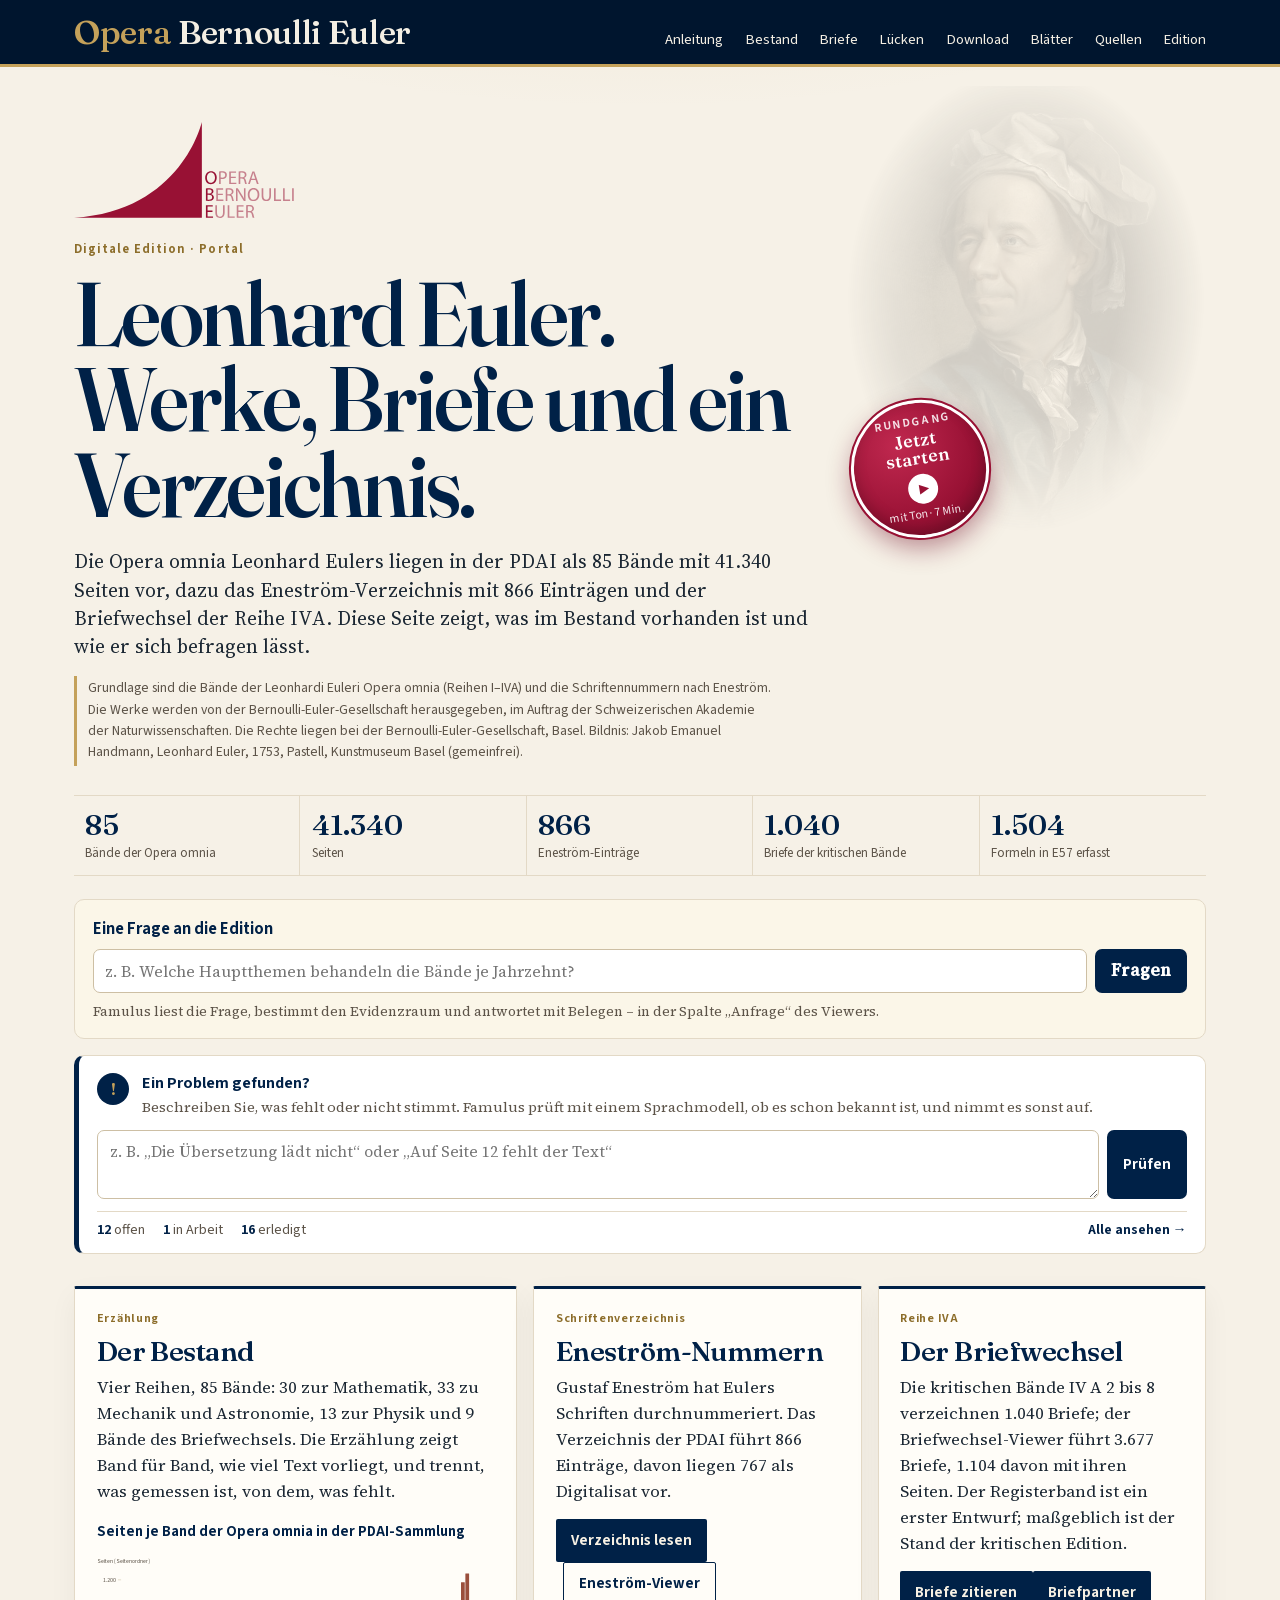
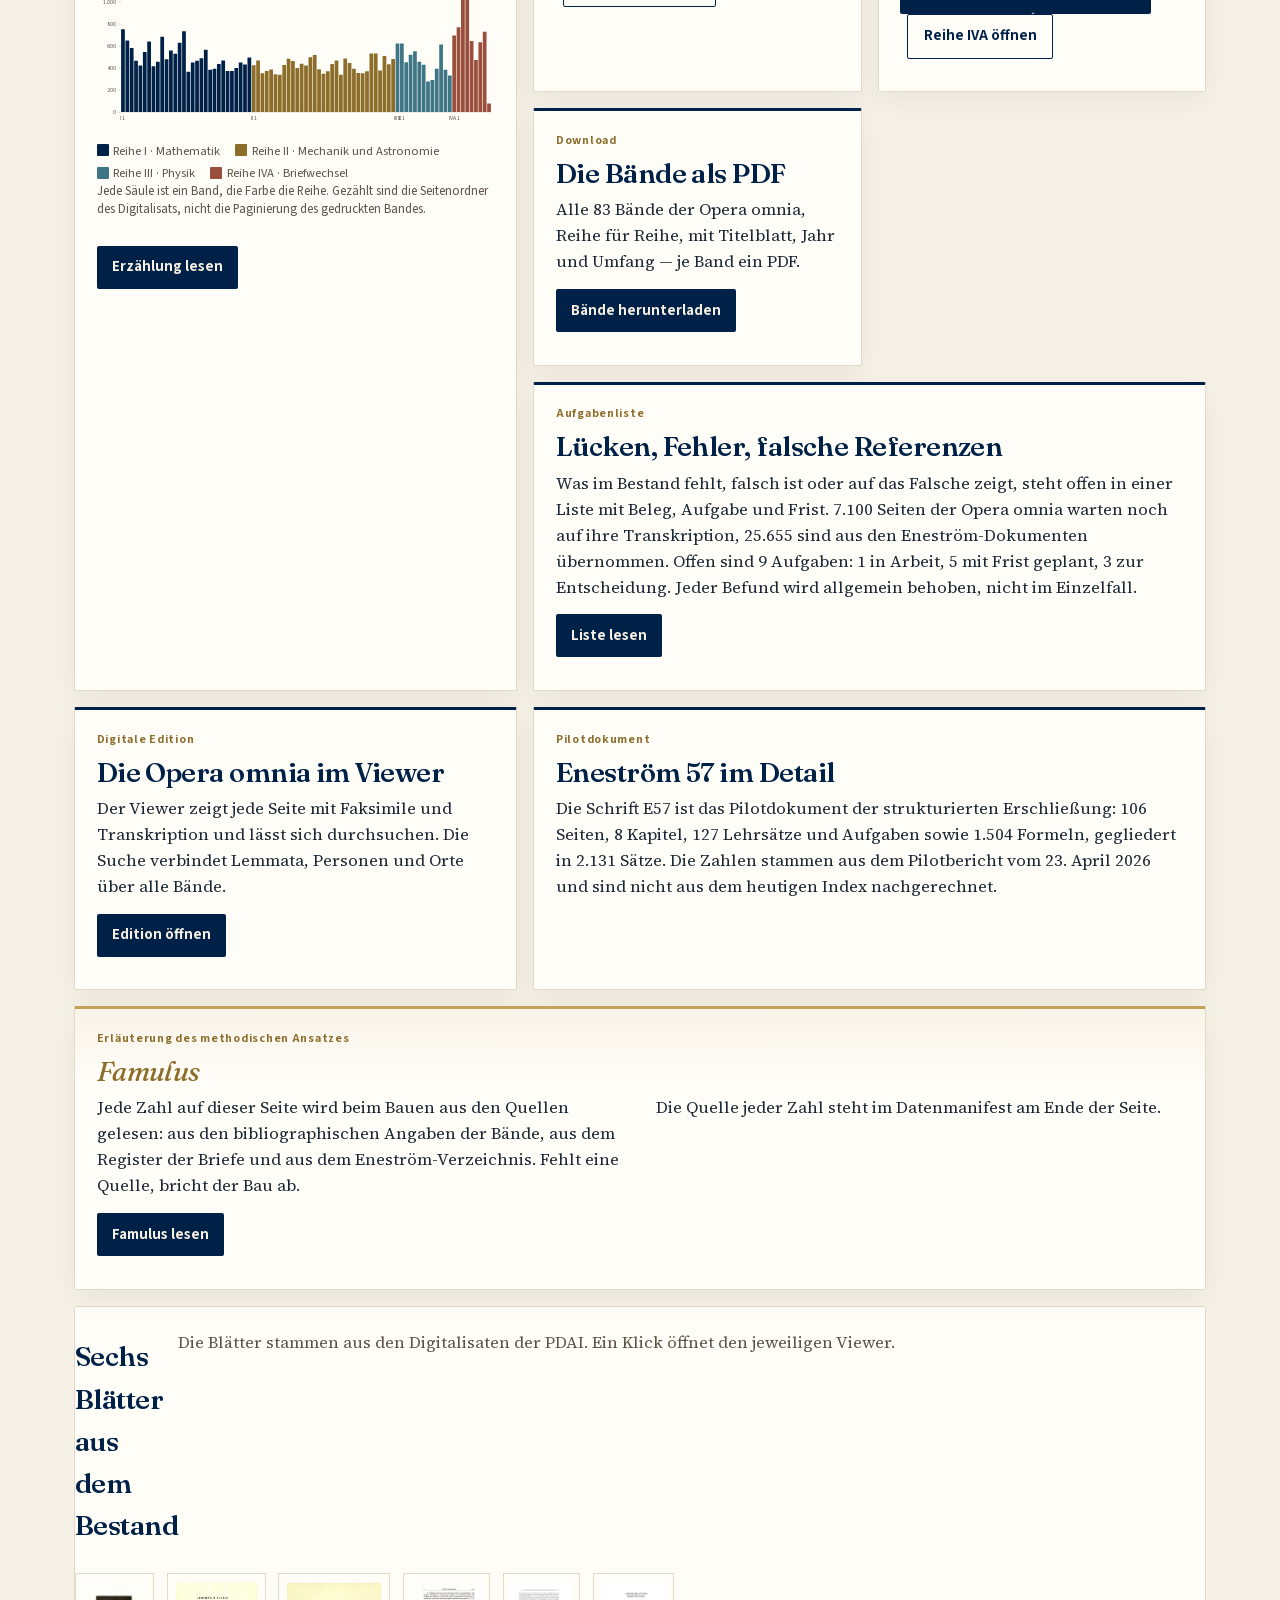
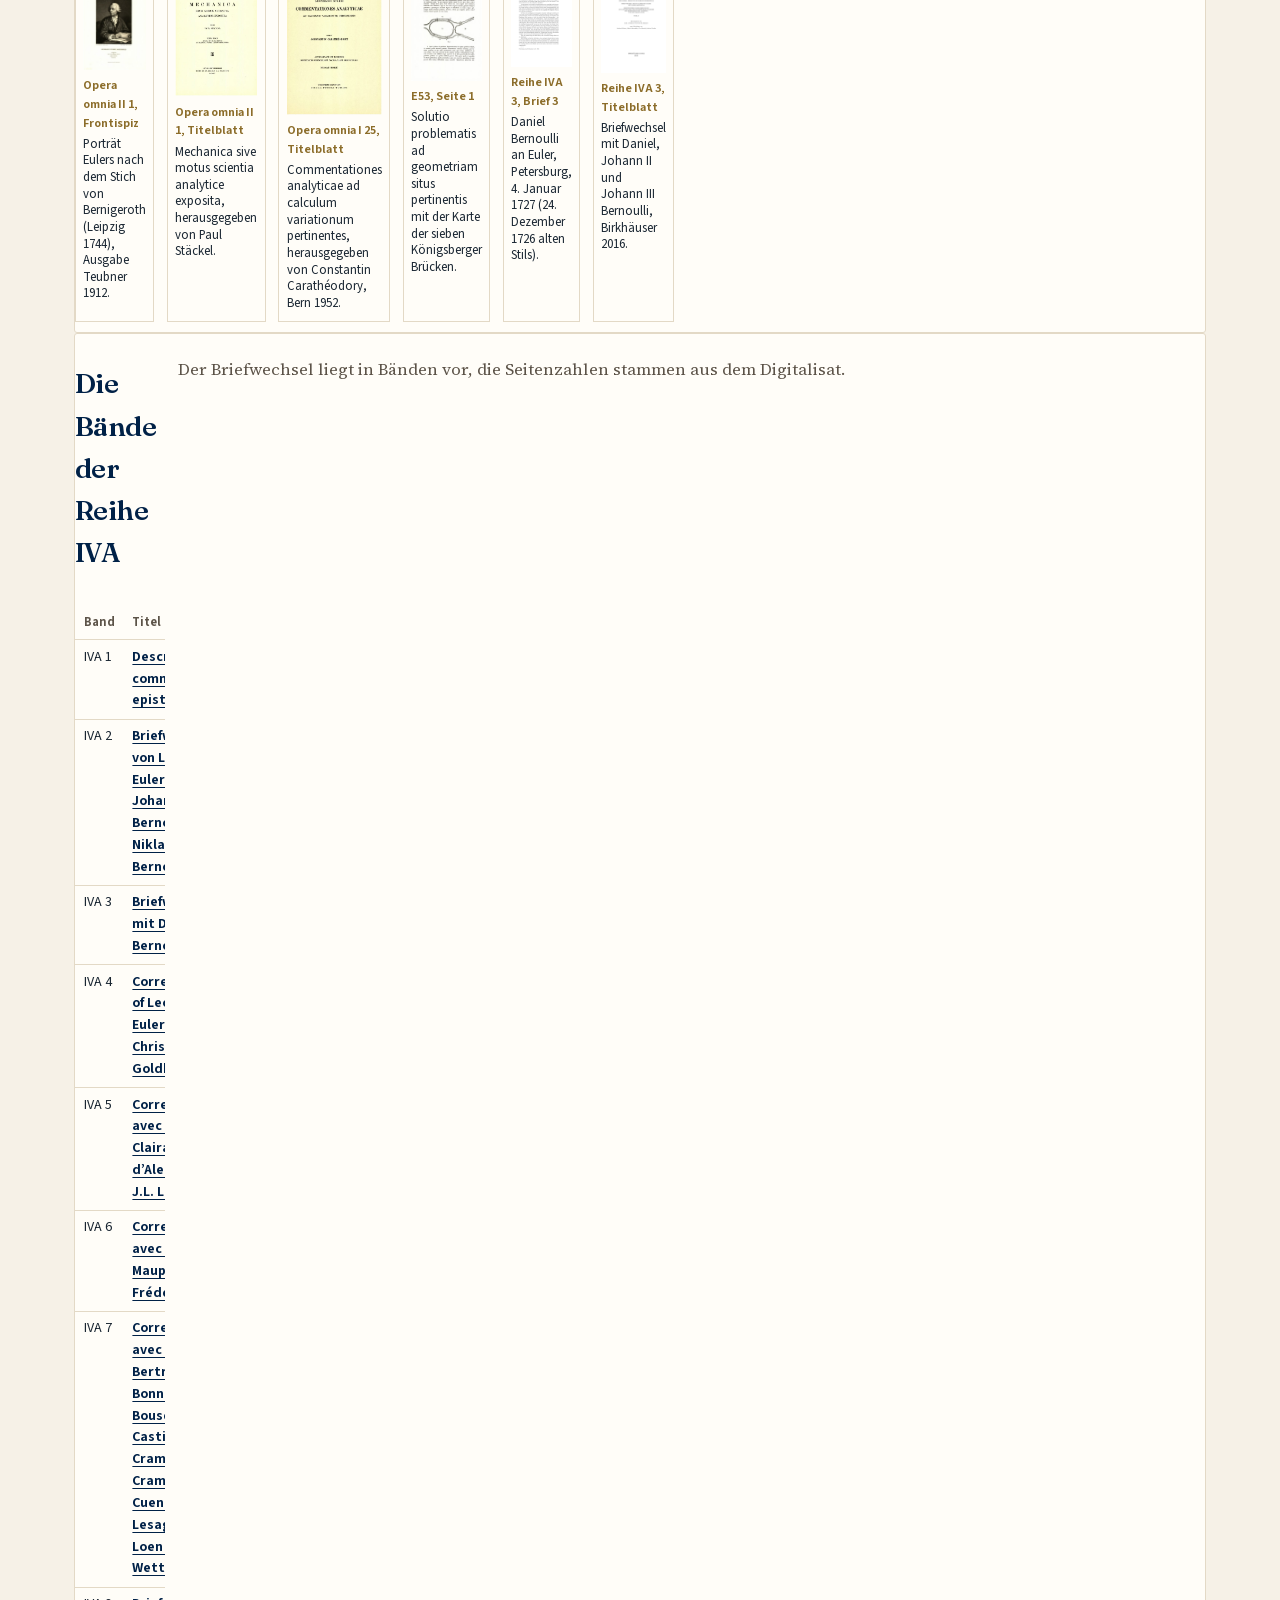
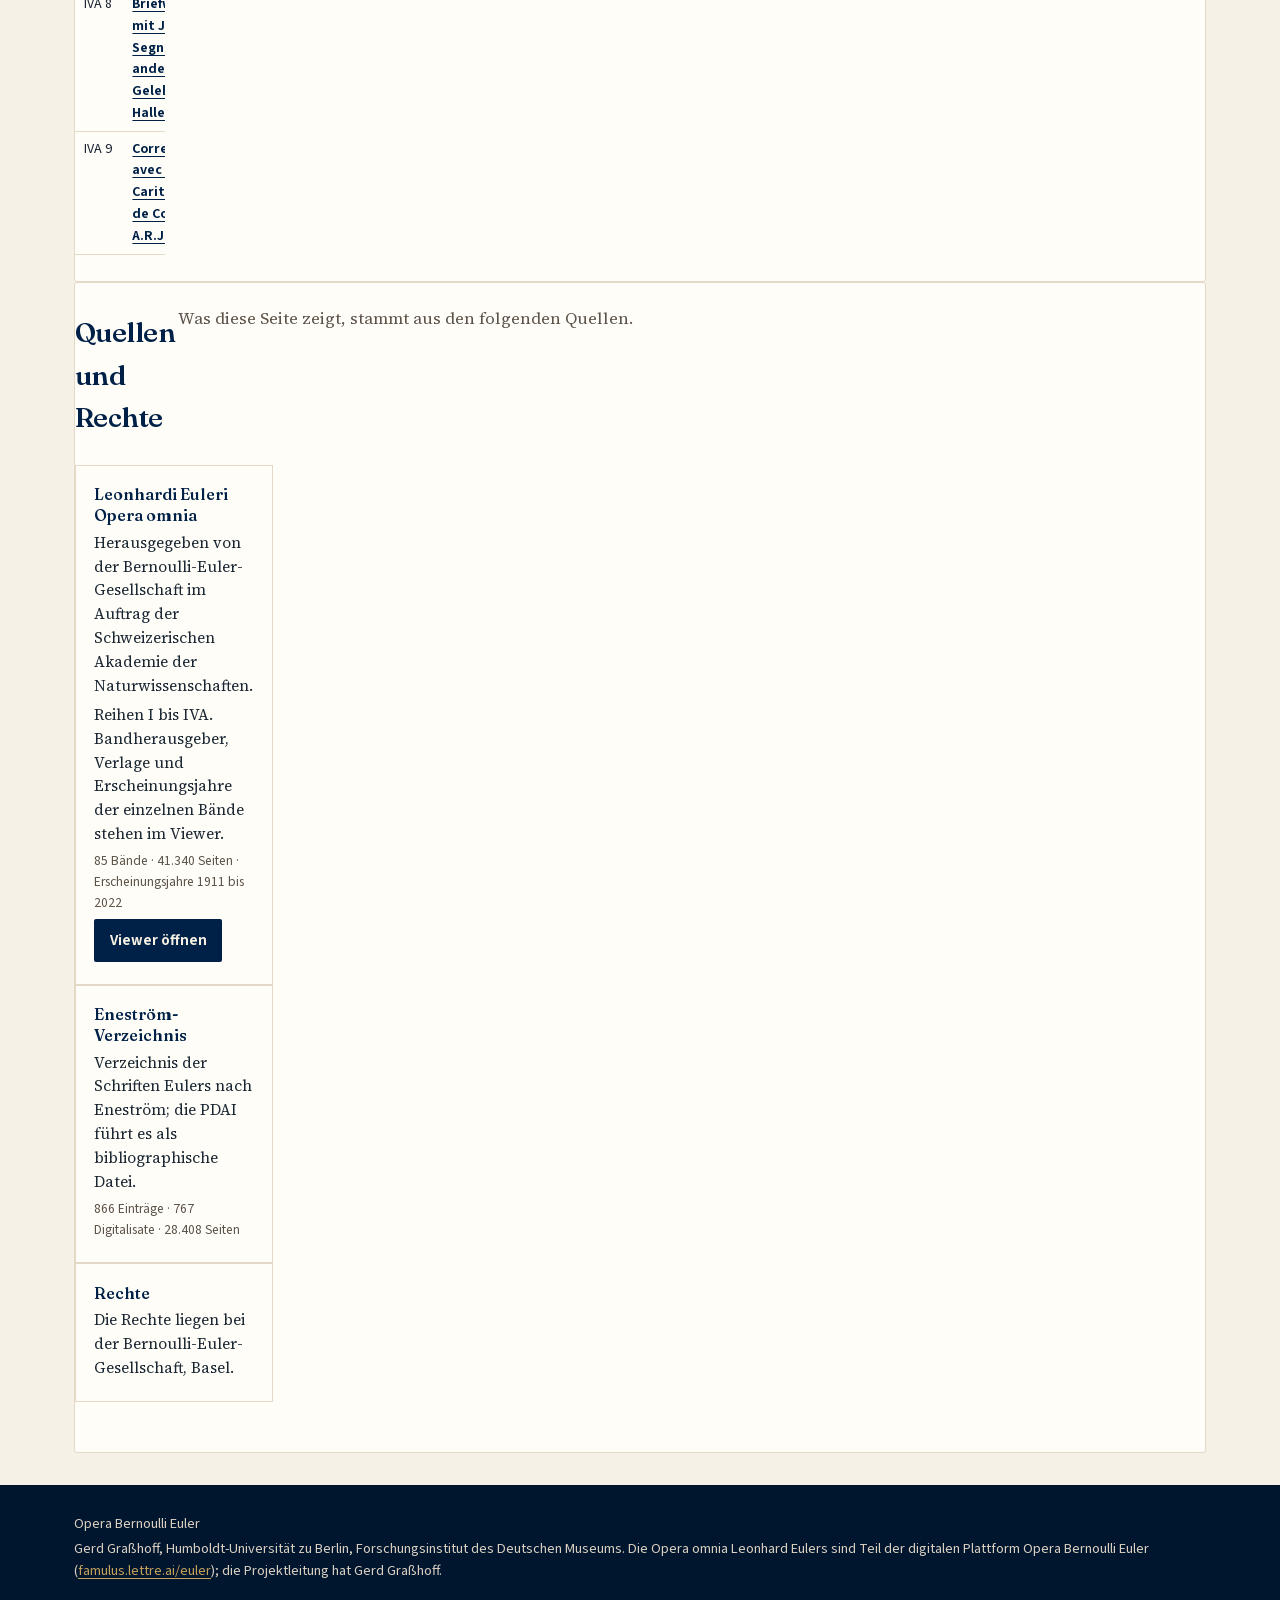
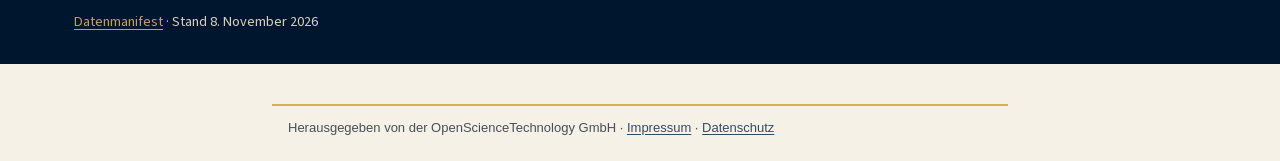
==== index.html @ 9cfe0b54 "Build euler" ====
<!DOCTYPE html>
<html lang="de">
<head>
  <meta charset="utf-8">
  <meta name="viewport" content="width=device-width, initial-scale=1">
  <title>Leonhard Euler — Werke, Briefwechsel und Schriftenverzeichnis</title>
  <meta name="description" content="Portal zu den digitalisierten Opera omnia Leonhard Eulers, zum Eneström-Verzeichnis und zum Briefwechsel der Reihe IVA in der PDAI.">
  <meta name="author" content="Gerd Graßhoff">
  <meta property="og:title" content="Leonhard Euler — Werke, Briefwechsel und Schriftenverzeichnis">
  <meta property="og:description" content="Portal zu den digitalisierten Opera omnia Leonhard Eulers, zum Eneström-Verzeichnis und zum Briefwechsel der Reihe IVA in der PDAI.">
  <meta property="og:type" content="website">
  <link rel="icon" href="favicon.svg" type="image/svg+xml">
  <link rel="stylesheet" href="assets/fonts.css?v=20261108104815">
  <link rel="stylesheet" href="assets/landing.css?v=20261108104815">
<!-- famulus:publisher:start -->
<meta name="referrer" content="no-referrer-when-downgrade">
<meta name="publisher" content="OpenScienceTechnology GmbH">
<meta name="DC.publisher" content="OpenScienceTechnology GmbH">
<script type="application/ld+json">{"@context": "https://schema.org", "@type": "WebPage", "url": "https://famulus.lettre.ai/euler/", "publisher": {"@type": "Organization", "name": "OpenScienceTechnology GmbH", "address": {"@type": "PostalAddress", "streetAddress": "Im Wiesengrund 15A", "addressLocality": "47198 Duisburg", "addressCountry": "Deutschland"}}}</script>
<!-- famulus:publisher:end -->
</head>
<body>
  <a class="skip" href="#inhalt">Zum Inhalt</a>
  <header class="mast">
    <div class="mast-inner">
      <p class="brand brand-lg"><a href="./"><span>Opera</span> Bernoulli Euler</a></p>
      <nav aria-label="Abschnitte">
        <a href="lesen/">Anleitung</a>
        <a href="bestand/">Bestand</a>
        <a href="briefe/">Briefe</a>
        <a href="luecken/">Lücken</a>
        <a href="download/">Download</a>
        <a href="#galerie">Blätter</a>
        <a href="#quellen">Quellen</a>
        <a href="https://famulus.lettre.ai/live/euler-opera/" target="_blank" rel="noopener">Edition</a>
      </nav>
    </div>
  </header>

  <main id="inhalt">
    <div class="wrap">
      <section class="hero hero-mit-bild">
        <figure class="hero-bild" aria-hidden="true"><img src="img/euler-handmann.jpg" alt=""></figure>
        <img class="hero-logo" src="img/obe-logo.svg" alt="Opera Bernoulli Euler">
        <a class="hero-sticker" href="lesen/" data-guide-start><span class="hs-k">Rundgang</span><span class="hs-t">Jetzt starten</span><span class="hs-play" aria-hidden="true">▶</span><span class="hs-s">mit Ton · 7 Min.</span></a>
        <p class="kicker">Digitale Edition · Portal</p>
        <h1>Leonhard Euler.<br>Werke, Briefe und ein Verzeichnis.</h1>
        <p class="lead">Die Opera omnia Leonhard Eulers liegen in der PDAI als 85 Bände mit 41.340 Seiten vor, dazu das Eneström-Verzeichnis mit 866 Einträgen und der Briefwechsel der Reihe IVA. Diese Seite zeigt, was im Bestand vorhanden ist und wie er sich befragen lässt.</p>
        <p class="credit">Grundlage sind die Bände der Leonhardi Euleri Opera omnia (Reihen I–IVA) und die Schriftennummern nach Eneström. Die Werke werden von der Bernoulli-Euler-Gesellschaft herausgegeben, im Auftrag der Schweizerischen Akademie der Naturwissenschaften. Die Rechte liegen bei der Bernoulli-Euler-Gesellschaft, Basel. Bildnis: Jakob Emanuel Handmann, Leonhard Euler, 1753, Pastell, Kunstmuseum Basel (gemeinfrei).</p>
        
        <div class="figures" style="--cols:5" aria-label="Der Bestand in Zahlen"><div><span class="v">85</span><span class="k">Bände der Opera omnia</span></div><div><span class="v">41.340</span><span class="k">Seiten</span></div><div><span class="v">866</span><span class="k">Eneström-Einträge</span></div><div><span class="v">1.040</span><span class="k">Briefe der kritischen Bände</span></div><div><span class="v">1.504</span><span class="k">Formeln in E57 erfasst</span></div></div>
        <form class="ask" action="https://famulus.lettre.ai/live/euler-opera/" method="get" target="_blank" rel="noopener" aria-label="Eine Frage an die Edition">
          <label for="ask-euler">Eine Frage an die Edition</label>
          <div class="ask-row"><input id="ask-euler" name="anfrage" type="text" required minlength="3" placeholder="z. B. Welche Hauptthemen behandeln die Bände je Jahrzehnt?" autocomplete="off">
          <input type="hidden" name="bedeutung" value="1"><button type="submit">Fragen</button></div>
          <p class="ask-hint">Famulus liest die Frage, bestimmt den Evidenzraum und antwortet mit Belegen – in der Spalte „Anfrage“ des Viewers.</p>
        </form>
        <section class="iss-card" data-issues-card data-collection="euler" data-kuerzel="EULER" data-issues-api="https://lettre.ngrok.dev/famulus-issues/api" data-snapshot="data/issues.json" data-nav="luecken/#issues" aria-labelledby="iss-t-euler">
          <div class="iss-kopf"><span class="iss-symbol" aria-hidden="true">!</span>
            <div><h2 id="iss-t-euler">Ein Problem gefunden?</h2><p>Beschreiben Sie, was fehlt oder nicht stimmt. Famulus prüft mit einem Sprachmodell, ob es schon bekannt ist, und nimmt es sonst auf.</p></div></div>
          <form class="iss-form" novalidate>
            <textarea name="text" rows="2" minlength="10" maxlength="2000" required placeholder="z. B. „Die Übersetzung lädt nicht“ oder „Auf Seite 12 fehlt der Text“" aria-label="Ein Problem gefunden?"></textarea>
            <input class="iss-hp" name="website" tabindex="-1" autocomplete="off" aria-hidden="true">
            <button type="submit">Prüfen</button>
          </form>
          <div class="iss-antwort" aria-live="polite"></div>
          <a class="iss-zahlen" href="luecken/#issues"><span><b>12</b> offen</span><span><b>1</b> in Arbeit</span><span><b>16</b> erledigt</span><span class="iss-alle">Alle ansehen →</span></a>
        </section>
      </section>

      <div class="gp gp-nur-vollbild" data-guide="tour" data-autostart="false" data-base="guide/" data-v="20261108104815" data-open="https://famulus.lettre.ai/euler/eulerOO/978-3-0348-0892-7?p=2" data-all="lesen/"></div>
      <section class="portals" aria-label="Einstiege">
<article class="portal lead-card" id="bestand">
<p class="mark">Erzählung</p>
<h2>Der Bestand</h2>
<p>Vier Reihen, 85 Bände: 30 zur Mathematik, 33 zu Mechanik und Astronomie, 13 zur Physik und 9 Bände des Briefwechsels. Die Erzählung zeigt Band für Band, wie viel Text vorliegt, und trennt, was gemessen ist, von dem, was fehlt.</p>
<div class="spark fig" data-chart="oo_volumes" style="min-height:0"></div>
<p class="go-row"><a class="go" href="bestand/">Erzählung lesen</a></p>
</article>
<article class="portal" id="enestroem">
<p class="mark">Schriftenverzeichnis</p>
<h2>Eneström-Nummern</h2>
<p>Gustaf Eneström hat Eulers Schriften durchnummeriert. Das Verzeichnis der PDAI führt 866 Einträge, davon liegen 767 als Digitalisat vor.</p>
<p class="go-row"><a class="go" href="bestand/#e2">Verzeichnis lesen</a><a class="go quiet" href="https://famulus.lettre.ai/live/viewer/" target="_blank" rel="noopener">Eneström-Viewer</a></p>
</article>
<article class="portal" id="briefe">
<p class="mark">Reihe IVA</p>
<h2>Der Briefwechsel</h2>
<p>Die kritischen Bände IV A 2 bis 8 verzeichnen 1.040 Briefe; der Briefwechsel-Viewer führt 3.677 Briefe, 1.104 davon mit ihren Seiten. Der Registerband ist ein erster Entwurf; maßgeblich ist der Stand der kritischen Edition.</p>
<p class="go-row"><a class="go" href="briefe/">Briefe zitieren</a><a class="go" href="bestand/#e3">Briefpartner</a><a class="go quiet" href="https://famulus.lettre.ai/live/euler-oo-iv/" target="_blank" rel="noopener">Reihe IVA öffnen</a></p>
</article>
<article class="portal" id="download">
<p class="mark">Download</p>
<h2>Die Bände als PDF</h2>
<p>Alle 83 Bände der Opera omnia, Reihe für Reihe, mit Titelblatt, Jahr und Umfang — je Band ein PDF.</p>
<p class="go-row"><a class="go" href="download/">Bände herunterladen</a></p>
</article>
<article class="portal wide" id="luecken">
<p class="mark">Aufgabenliste</p>
<h2>Lücken, Fehler, falsche Referenzen</h2>
<p>Was im Bestand fehlt, falsch ist oder auf das Falsche zeigt, steht offen in einer Liste mit Beleg, Aufgabe und Frist. 7.100 Seiten der Opera omnia warten noch auf ihre Transkription, 25.655 sind aus den Eneström-Dokumenten übernommen. Offen sind 9 Aufgaben: 1 in Arbeit, 5 mit Frist geplant, 3 zur Entscheidung. Jeder Befund wird allgemein behoben, nicht im Einzelfall.</p>
<p class="go-row"><a class="go" href="luecken/">Liste lesen</a></p>
</article>
<article class="portal" id="edition">
<p class="mark">Digitale Edition</p>
<h2>Die Opera omnia im Viewer</h2>
<p>Der Viewer zeigt jede Seite mit Faksimile und Transkription und lässt sich durchsuchen. Die Suche verbindet Lemmata, Personen und Orte über alle Bände.</p>
<p class="go-row"><a class="go" href="https://famulus.lettre.ai/live/euler-opera/" target="_blank" rel="noopener">Edition öffnen</a></p>
</article>
<article class="portal wide" id="e57">
<p class="mark">Pilotdokument</p>
<h2>Eneström 57 im Detail</h2>
<p>Die Schrift E57 ist das Pilotdokument der strukturierten Erschließung: 106 Seiten, 8 Kapitel, 127 Lehrsätze und Aufgaben sowie 1.504 Formeln, gegliedert in 2.131 Sätze. Die Zahlen stammen aus dem Pilotbericht vom 23. April 2026 und sind nicht aus dem heutigen Index nachgerechnet.</p>
</article>
<article class="portal method" id="ansatz">
<p class="mark">Erläuterung des methodischen Ansatzes</p>
<h2><span>Famulus</span></h2>
<div class="method-cols"><p>Jede Zahl auf dieser Seite wird beim Bauen aus den Quellen gelesen: aus den bibliographischen Angaben der Bände, aus dem Register der Briefe und aus dem Eneström-Verzeichnis. Fehlt eine Quelle, bricht der Bau ab.</p><p>Die Quelle jeder Zahl steht im Datenmanifest am Ende der Seite.</p></div>
<p class="go-row"><a class="go" href="https://famulus.lettre.ai/live/famulus/" target="_blank" rel="noopener">Famulus lesen</a></p>
</article>
      </section>

      <section class="band" aria-labelledby="galerie">
        <h2 id="galerie">Sechs Blätter aus dem Bestand</h2>
        <p class="section-lead">Die Blätter stammen aus den Digitalisaten der PDAI. Ein Klick öffnet den jeweiligen Viewer.</p>
        <div class="facsimiles"><a class="facsimile" href="https://famulus.lettre.ai/live/euler-opera/" target="_blank" rel="noopener"><img src="img/portrait-1744.jpg" alt="" loading="lazy"><span class="d">Opera omnia II 1, Frontispiz</span><span class="c">Porträt Eulers nach dem Stich von Bernigeroth (Leipzig 1744), Ausgabe Teubner 1912.</span></a><a class="facsimile" href="https://famulus.lettre.ai/live/euler-opera/" target="_blank" rel="noopener"><img src="img/mechanica-titel.jpg" alt="" loading="lazy"><span class="d">Opera omnia II 1, Titelblatt</span><span class="c">Mechanica sive motus scientia analytice exposita, herausgegeben von Paul Stäckel.</span></a><a class="facsimile" href="https://famulus.lettre.ai/live/euler-opera/" target="_blank" rel="noopener"><img src="img/variationen-titel.jpg" alt="" loading="lazy"><span class="d">Opera omnia I 25, Titelblatt</span><span class="c">Commentationes analyticae ad calculum variationum pertinentes, herausgegeben von Constantin Carathéodory, Bern 1952.</span></a><a class="facsimile" href="https://famulus.lettre.ai/live/viewer/" target="_blank" rel="noopener"><img src="img/koenigsberg-e53.jpg" alt="" loading="lazy"><span class="d">E53, Seite 1</span><span class="c">Solutio problematis ad geometriam situs pertinentis mit der Karte der sieben Königsberger Brücken.</span></a><a class="facsimile" href="https://famulus.lettre.ai/live/euler-oo-iv/" target="_blank" rel="noopener"><img src="img/bernoulli-1727.jpg" alt="" loading="lazy"><span class="d">Reihe IVA 3, Brief 3</span><span class="c">Daniel Bernoulli an Euler, Petersburg, 4. Januar 1727 (24. Dezember 1726 alten Stils).</span></a><a class="facsimile" href="https://famulus.lettre.ai/live/euler-oo-iv/" target="_blank" rel="noopener"><img src="img/iva3-titel.jpg" alt="" loading="lazy"><span class="d">Reihe IVA 3, Titelblatt</span><span class="c">Briefwechsel mit Daniel, Johann II und Johann III Bernoulli, Birkhäuser 2016.</span></a></div>
      </section>
      <section class="band " id="baende"><h2>Die Bände der Reihe IVA</h2><p class=section-lead>Der Briefwechsel liegt in Bänden vor, die Seitenzahlen stammen aus dem Digitalisat.</p><div class="band-body"><div class="table-scroll"><table class="doc-table"><thead><tr><th>Band</th><th>Titel</th><th>Jahr</th><th class="n">Seiten</th></tr></thead><tbody><tr><td>IVA 1</td><td><a href="https://famulus.lettre.ai/live/euler-oo-iv/eulerOO-IVA/978-3-7643-0717-2?p=1" target="_blank" rel="noopener">Descriptio commercii epistolici</a></td><td>1975</td><td class="n">694</td></tr><tr><td>IVA 2</td><td><a href="https://famulus.lettre.ai/live/euler-oo-iv/eulerOO-IVA/978-3-7643-5271-4?p=1" target="_blank" rel="noopener">Briefwechsel von Leonhard Euler mit Johann I Bernoulli und Niklaus I Bernoulli</a></td><td>1998</td><td class="n">768</td></tr><tr><td>IVA 3</td><td><a href="https://famulus.lettre.ai/live/euler-oo-iv/eulerOO-IVA/978-3-319-33989-4?p=1" target="_blank" rel="noopener">Briefwechsel mit Daniel Bernoulli</a></td><td>2016</td><td class="n">1.176</td></tr><tr><td>IVA 4</td><td><a href="https://famulus.lettre.ai/live/euler-oo-iv/eulerOO-IVA/978-3-0348-0892-7?p=1" target="_blank" rel="noopener">Correspondence of Leonhard Euler with Christian Goldbach</a></td><td>2016</td><td class="n">1.256</td></tr><tr><td>IVA 5</td><td><a href="https://famulus.lettre.ai/live/euler-oo-iv/eulerOO-IVA/978-3-7643-0868-1?p=1" target="_blank" rel="noopener">Correspondance avec A.C. Clairaut, J. d’Alembert et J.L. Lagrange</a></td><td>1980</td><td class="n">643</td></tr><tr><td>IVA 6</td><td><a href="https://famulus.lettre.ai/live/euler-oo-iv/eulerOO-IVA/978-3-7643-1184-3?p=1" target="_blank" rel="noopener">Correspondance avec P.L.M. de Maupertuis et Frédéric II</a></td><td>1986</td><td class="n">472</td></tr><tr><td>IVA 7</td><td><a href="https://famulus.lettre.ai/live/euler-oo-iv/eulerOO-IVA/978-3-7643-8743-3?p=1" target="_blank" rel="noopener">Correspondance avec L. Bertrand, Ch. Bonnet, M.M. Bousquet, J. de Castillon, G. Cramer, Ph. Cramer, G. Cuenz, G.L. Lesage, J.M. von Loen et J.K. Wettstein</a></td><td>2017</td><td class="n">633</td></tr><tr><td>IVA 8</td><td><a href="https://famulus.lettre.ai/live/euler-oo-iv/eulerOO-IVA/978-3-319-75942?p=1" target="_blank" rel="noopener">Briefwechsel mit J.A. von Segner und anderen Gelehrten aus Halle</a></td><td>2018</td><td class="n">727</td></tr><tr><td>IVA 9</td><td><a href="https://famulus.lettre.ai/live/euler-oo-iv/eulerOO-IVA/EOIVA9?p=1" target="_blank" rel="noopener">Correspondance avec M.J.A.N. Caritat, Marquis de Condorcet et A.R.J. Turgot</a></td><td>2020</td><td class="n">78</td></tr></tbody></table></div></div></section>
      <section class="band" id="quellen" aria-labelledby="quellen-t">
        <h2 id="quellen-t">Quellen und Rechte</h2>
        <p class="section-lead">Was diese Seite zeigt, stammt aus den folgenden Quellen.</p>
        <div class="sources">
          <div><div class="source-item"><h3>Leonhardi Euleri Opera omnia</h3><p>Herausgegeben von der Bernoulli-Euler-Gesellschaft im Auftrag der Schweizerischen Akademie der Naturwissenschaften.</p><p>Reihen I bis IVA. Bandherausgeber, Verlage und Erscheinungsjahre der einzelnen Bände stehen im Viewer.</p><p class="meta">85 Bände · 41.340 Seiten · Erscheinungsjahre 1911 bis 2022</p><p><a class="go" href="https://famulus.lettre.ai/live/euler-opera/" target="_blank" rel="noopener">Viewer öffnen</a></p></div><div class="source-item"><h3>Eneström-Verzeichnis</h3><p>Verzeichnis der Schriften Eulers nach Eneström; die PDAI führt es als bibliographische Datei.</p><p class="meta">866 Einträge · 767 Digitalisate · 28.408 Seiten</p></div><div class="source-item"><h3>Rechte</h3><p>Die Rechte liegen bei der Bernoulli-Euler-Gesellschaft, Basel.</p></div></div>
          
        </div>
      </section>
    </div>
  </main>

  <footer>
    <div class="wrap">
      <div><p>Opera Bernoulli Euler</p><p>Gerd Graßhoff, Humboldt-Universität zu Berlin, Forschungsinstitut des Deutschen Museums. Die Opera omnia Leonhard Eulers sind Teil der digitalen Plattform Opera Bernoulli Euler (<a href="https://famulus.lettre.ai/euler/">famulus.lettre.ai/euler</a>); die Projektleitung hat Gerd Graßhoff.</p></div>
      <div><p><a href="data/manifest.json">Datenmanifest</a> · Stand 8. November 2026</p></div>
    </div>
    <div class="wrap"></div>
  </footer>

  <script src="assets/vendor/d3.v7.min.js?v=20261108104815"></script>
  <script src="data/bundle.js?v=20261108104815"></script>
  <script src="assets/js/charts.js?v=20261108104815"></script>
  <script src="assets/js/guide.js?v=20261108104815"></script>
  <script src="assets/js/guide-player.js?v=20261108104815"></script>
  <script src="assets/js/issues.js?v=20261108104815"></script>
  <script src="assets/js/scrolly.js?v=20261108104815"></script>
<!-- famulus:publisher:start -->
<p class="famulus-publisher" style="max-width:46rem;margin:2.5rem auto 1.5rem;padding:.7rem 16px 0;border-top:2px solid #c8a22a;font:13px/1.5 -apple-system,BlinkMacSystemFont,sans-serif;opacity:.8">Herausgegeben von der OpenScienceTechnology GmbH · <a href="/impressum/">Impressum</a> · <a href="/datenschutz/">Datenschutz</a></p>
<script>(function(){try{var C="https://lettre.ngrok.dev/famulus-counter/api/hit",L=C.replace(/hit$/,'leave'),q=new URLSearchParams(location.search),v=Math.random().toString(36).slice(2,12),u=location.pathname;function S(a,b){navigator.sendBeacon?navigator.sendBeacon(a,b):fetch(a,{method:'POST',body:b,keepalive:true,mode:'no-cors'})}S(C,JSON.stringify({u:u,r:document.referrer,m:"",v:v,c:q.get('c')||q.get('utm_campaign')||''}));var a=0,t=document.visibilityState=='visible'?Date.now():0,s=0,x='',g='',k='';function sc(){var h=document.documentElement;s=Math.max(s,Math.min(100,Math.round((scrollY+innerHeight)/Math.max(h.scrollHeight,1)*100)))}addEventListener('scroll',sc,{passive:true});addEventListener('load',sc);sc();document.addEventListener('click',function(e){var l=e.target.closest&&e.target.closest('a[href]');if(l&&/^https?:$/.test(l.protocol)){var i=l.host==location.host;x=i?'in':'out';g=i?l.pathname+l.hash:l.host;k=(l.getAttribute('aria-label')||l.textContent||'').replace(/\s+/g,' ').trim().slice(0,80);B()}},true);function B(){S(L,JSON.stringify({u:u,v:v,d:Math.round((a+(t?Date.now()-t:0))/1000),s:s,x:x,t:g,k:k}))}function F(){if(t){a+=Date.now()-t;t=0}B()}document.addEventListener('visibilitychange',function(){document.visibilityState=='hidden'?F():t=Date.now()});addEventListener('pagehide',function(){if(t)F()})}catch(e){}})();</script>
<noscript><img src="https://lettre.ngrok.dev/famulus-counter/api/hit.gif?u=/euler/&amp;m=" width="1" height="1" alt=""></noscript>
<!-- famulus:publisher:end -->
</body>
</html>
---- assets/fonts.css ----
/* Self-hosted web fonts (Fraunces, Source Sans 3, Source Serif 4; SIL Open Font License),
   subsets latin, latin-ext, greek: no request to Google from the landing pages. */
/* latin-ext */
@font-face {
  font-family: 'Fraunces';
  font-style: italic;
  font-weight: 460;
  font-display: swap;
  src: url(../fonts/Fraunces-ea6119fa7f.woff2) format('woff2');
  unicode-range: U+0100-02BA, U+02BD-02C5, U+02C7-02CC, U+02CE-02D7, U+02DD-02FF, U+0304, U+0308, U+0329, U+1D00-1DBF, U+1E00-1E9F, U+1EF2-1EFF, U+2020, U+20A0-20AB, U+20AD-20C4, U+2113, U+2C60-2C7F, U+A720-A7FF;
}
/* latin */
@font-face {
  font-family: 'Fraunces';
  font-style: italic;
  font-weight: 460;
  font-display: swap;
  src: url(../fonts/Fraunces-acb6475b6d.woff2) format('woff2');
  unicode-range: U+0000-00FF, U+0131, U+0152-0153, U+02BB-02BC, U+02C6, U+02DA, U+02DC, U+0304, U+0308, U+0329, U+2000-206F, U+20AC, U+2122, U+2191, U+2193, U+2212, U+2215, U+FEFF, U+FFFD;
}
/* latin-ext */
@font-face {
  font-family: 'Fraunces';
  font-style: normal;
  font-weight: 460;
  font-display: swap;
  src: url(../fonts/Fraunces-ed6f8e8580.woff2) format('woff2');
  unicode-range: U+0100-02BA, U+02BD-02C5, U+02C7-02CC, U+02CE-02D7, U+02DD-02FF, U+0304, U+0308, U+0329, U+1D00-1DBF, U+1E00-1E9F, U+1EF2-1EFF, U+2020, U+20A0-20AB, U+20AD-20C4, U+2113, U+2C60-2C7F, U+A720-A7FF;
}
/* latin */
@font-face {
  font-family: 'Fraunces';
  font-style: normal;
  font-weight: 460;
  font-display: swap;
  src: url(../fonts/Fraunces-9e5095030b.woff2) format('woff2');
  unicode-range: U+0000-00FF, U+0131, U+0152-0153, U+02BB-02BC, U+02C6, U+02DA, U+02DC, U+0304, U+0308, U+0329, U+2000-206F, U+20AC, U+2122, U+2191, U+2193, U+2212, U+2215, U+FEFF, U+FFFD;
}
/* latin-ext */
@font-face {
  font-family: 'Fraunces';
  font-style: normal;
  font-weight: 560;
  font-display: swap;
  src: url(../fonts/Fraunces-ed6f8e8580.woff2) format('woff2');
  unicode-range: U+0100-02BA, U+02BD-02C5, U+02C7-02CC, U+02CE-02D7, U+02DD-02FF, U+0304, U+0308, U+0329, U+1D00-1DBF, U+1E00-1E9F, U+1EF2-1EFF, U+2020, U+20A0-20AB, U+20AD-20C4, U+2113, U+2C60-2C7F, U+A720-A7FF;
}
/* latin */
@font-face {
  font-family: 'Fraunces';
  font-style: normal;
  font-weight: 560;
  font-display: swap;
  src: url(../fonts/Fraunces-9e5095030b.woff2) format('woff2');
  unicode-range: U+0000-00FF, U+0131, U+0152-0153, U+02BB-02BC, U+02C6, U+02DA, U+02DC, U+0304, U+0308, U+0329, U+2000-206F, U+20AC, U+2122, U+2191, U+2193, U+2212, U+2215, U+FEFF, U+FFFD;
}
/* greek */
@font-face {
  font-family: 'Source Sans 3';
  font-style: italic;
  font-weight: 400;
  font-display: swap;
  src: url(../fonts/SourceSans3-353a1b1a14.woff2) format('woff2');
  unicode-range: U+0370-0377, U+037A-037F, U+0384-038A, U+038C, U+038E-03A1, U+03A3-03FF;
}
/* latin-ext */
@font-face {
  font-family: 'Source Sans 3';
  font-style: italic;
  font-weight: 400;
  font-display: swap;
  src: url(../fonts/SourceSans3-d600567f49.woff2) format('woff2');
  unicode-range: U+0100-02BA, U+02BD-02C5, U+02C7-02CC, U+02CE-02D7, U+02DD-02FF, U+0304, U+0308, U+0329, U+1D00-1DBF, U+1E00-1E9F, U+1EF2-1EFF, U+2020, U+20A0-20AB, U+20AD-20C4, U+2113, U+2C60-2C7F, U+A720-A7FF;
}
/* latin */
@font-face {
  font-family: 'Source Sans 3';
  font-style: italic;
  font-weight: 400;
  font-display: swap;
  src: url(../fonts/SourceSans3-40b18df6c7.woff2) format('woff2');
  unicode-range: U+0000-00FF, U+0131, U+0152-0153, U+02BB-02BC, U+02C6, U+02DA, U+02DC, U+0304, U+0308, U+0329, U+2000-206F, U+20AC, U+2122, U+2191, U+2193, U+2212, U+2215, U+FEFF, U+FFFD;
}
/* greek */
@font-face {
  font-family: 'Source Sans 3';
  font-style: normal;
  font-weight: 400;
  font-display: swap;
  src: url(../fonts/SourceSans3-4f1e272f52.woff2) format('woff2');
  unicode-range: U+0370-0377, U+037A-037F, U+0384-038A, U+038C, U+038E-03A1, U+03A3-03FF;
}
/* latin-ext */
@font-face {
  font-family: 'Source Sans 3';
  font-style: normal;
  font-weight: 400;
  font-display: swap;
  src: url(../fonts/SourceSans3-b185df042d.woff2) format('woff2');
  unicode-range: U+0100-02BA, U+02BD-02C5, U+02C7-02CC, U+02CE-02D7, U+02DD-02FF, U+0304, U+0308, U+0329, U+1D00-1DBF, U+1E00-1E9F, U+1EF2-1EFF, U+2020, U+20A0-20AB, U+20AD-20C4, U+2113, U+2C60-2C7F, U+A720-A7FF;
}
/* latin */
@font-face {
  font-family: 'Source Sans 3';
  font-style: normal;
  font-weight: 400;
  font-display: swap;
  src: url(../fonts/SourceSans3-e6c9ca6380.woff2) format('woff2');
  unicode-range: U+0000-00FF, U+0131, U+0152-0153, U+02BB-02BC, U+02C6, U+02DA, U+02DC, U+0304, U+0308, U+0329, U+2000-206F, U+20AC, U+2122, U+2191, U+2193, U+2212, U+2215, U+FEFF, U+FFFD;
}
/* greek */
@font-face {
  font-family: 'Source Sans 3';
  font-style: normal;
  font-weight: 560;
  font-display: swap;
  src: url(../fonts/SourceSans3-4f1e272f52.woff2) format('woff2');
  unicode-range: U+0370-0377, U+037A-037F, U+0384-038A, U+038C, U+038E-03A1, U+03A3-03FF;
}
/* latin-ext */
@font-face {
  font-family: 'Source Sans 3';
  font-style: normal;
  font-weight: 560;
  font-display: swap;
  src: url(../fonts/SourceSans3-b185df042d.woff2) format('woff2');
  unicode-range: U+0100-02BA, U+02BD-02C5, U+02C7-02CC, U+02CE-02D7, U+02DD-02FF, U+0304, U+0308, U+0329, U+1D00-1DBF, U+1E00-1E9F, U+1EF2-1EFF, U+2020, U+20A0-20AB, U+20AD-20C4, U+2113, U+2C60-2C7F, U+A720-A7FF;
}
/* latin */
@font-face {
  font-family: 'Source Sans 3';
  font-style: normal;
  font-weight: 560;
  font-display: swap;
  src: url(../fonts/SourceSans3-e6c9ca6380.woff2) format('woff2');
  unicode-range: U+0000-00FF, U+0131, U+0152-0153, U+02BB-02BC, U+02C6, U+02DA, U+02DC, U+0304, U+0308, U+0329, U+2000-206F, U+20AC, U+2122, U+2191, U+2193, U+2212, U+2215, U+FEFF, U+FFFD;
}
/* greek */
@font-face {
  font-family: 'Source Sans 3';
  font-style: normal;
  font-weight: 650;
  font-display: swap;
  src: url(../fonts/SourceSans3-4f1e272f52.woff2) format('woff2');
  unicode-range: U+0370-0377, U+037A-037F, U+0384-038A, U+038C, U+038E-03A1, U+03A3-03FF;
}
/* latin-ext */
@font-face {
  font-family: 'Source Sans 3';
  font-style: normal;
  font-weight: 650;
  font-display: swap;
  src: url(../fonts/SourceSans3-b185df042d.woff2) format('woff2');
  unicode-range: U+0100-02BA, U+02BD-02C5, U+02C7-02CC, U+02CE-02D7, U+02DD-02FF, U+0304, U+0308, U+0329, U+1D00-1DBF, U+1E00-1E9F, U+1EF2-1EFF, U+2020, U+20A0-20AB, U+20AD-20C4, U+2113, U+2C60-2C7F, U+A720-A7FF;
}
/* latin */
@font-face {
  font-family: 'Source Sans 3';
  font-style: normal;
  font-weight: 650;
  font-display: swap;
  src: url(../fonts/SourceSans3-e6c9ca6380.woff2) format('woff2');
  unicode-range: U+0000-00FF, U+0131, U+0152-0153, U+02BB-02BC, U+02C6, U+02DA, U+02DC, U+0304, U+0308, U+0329, U+2000-206F, U+20AC, U+2122, U+2191, U+2193, U+2212, U+2215, U+FEFF, U+FFFD;
}
/* greek */
@font-face {
  font-family: 'Source Serif 4';
  font-style: italic;
  font-weight: 400;
  font-display: swap;
  src: url(../fonts/SourceSerif4-4c9485c931.woff2) format('woff2');
  unicode-range: U+0370-0377, U+037A-037F, U+0384-038A, U+038C, U+038E-03A1, U+03A3-03FF;
}
/* latin-ext */
@font-face {
  font-family: 'Source Serif 4';
  font-style: italic;
  font-weight: 400;
  font-display: swap;
  src: url(../fonts/SourceSerif4-6f4634df4c.woff2) format('woff2');
  unicode-range: U+0100-02BA, U+02BD-02C5, U+02C7-02CC, U+02CE-02D7, U+02DD-02FF, U+0304, U+0308, U+0329, U+1D00-1DBF, U+1E00-1E9F, U+1EF2-1EFF, U+2020, U+20A0-20AB, U+20AD-20C4, U+2113, U+2C60-2C7F, U+A720-A7FF;
}
/* latin */
@font-face {
  font-family: 'Source Serif 4';
  font-style: italic;
  font-weight: 400;
  font-display: swap;
  src: url(../fonts/SourceSerif4-1728511cfe.woff2) format('woff2');
  unicode-range: U+0000-00FF, U+0131, U+0152-0153, U+02BB-02BC, U+02C6, U+02DA, U+02DC, U+0304, U+0308, U+0329, U+2000-206F, U+20AC, U+2122, U+2191, U+2193, U+2212, U+2215, U+FEFF, U+FFFD;
}
/* greek */
@font-face {
  font-family: 'Source Serif 4';
  font-style: normal;
  font-weight: 400;
  font-display: swap;
  src: url(../fonts/SourceSerif4-ee5077508f.woff2) format('woff2');
  unicode-range: U+0370-0377, U+037A-037F, U+0384-038A, U+038C, U+038E-03A1, U+03A3-03FF;
}
/* latin-ext */
@font-face {
  font-family: 'Source Serif 4';
  font-style: normal;
  font-weight: 400;
  font-display: swap;
  src: url(../fonts/SourceSerif4-904ac685a1.woff2) format('woff2');
  unicode-range: U+0100-02BA, U+02BD-02C5, U+02C7-02CC, U+02CE-02D7, U+02DD-02FF, U+0304, U+0308, U+0329, U+1D00-1DBF, U+1E00-1E9F, U+1EF2-1EFF, U+2020, U+20A0-20AB, U+20AD-20C4, U+2113, U+2C60-2C7F, U+A720-A7FF;
}
/* latin */
@font-face {
  font-family: 'Source Serif 4';
  font-style: normal;
  font-weight: 400;
  font-display: swap;
  src: url(../fonts/SourceSerif4-8eff34b5ed.woff2) format('woff2');
  unicode-range: U+0000-00FF, U+0131, U+0152-0153, U+02BB-02BC, U+02C6, U+02DA, U+02DC, U+0304, U+0308, U+0329, U+2000-206F, U+20AC, U+2122, U+2191, U+2193, U+2212, U+2215, U+FEFF, U+FFFD;
}
/* greek */
@font-face {
  font-family: 'Source Serif 4';
  font-style: normal;
  font-weight: 560;
  font-display: swap;
  src: url(../fonts/SourceSerif4-ee5077508f.woff2) format('woff2');
  unicode-range: U+0370-0377, U+037A-037F, U+0384-038A, U+038C, U+038E-03A1, U+03A3-03FF;
}
/* latin-ext */
@font-face {
  font-family: 'Source Serif 4';
  font-style: normal;
  font-weight: 560;
  font-display: swap;
  src: url(../fonts/SourceSerif4-904ac685a1.woff2) format('woff2');
  unicode-range: U+0100-02BA, U+02BD-02C5, U+02C7-02CC, U+02CE-02D7, U+02DD-02FF, U+0304, U+0308, U+0329, U+1D00-1DBF, U+1E00-1E9F, U+1EF2-1EFF, U+2020, U+20A0-20AB, U+20AD-20C4, U+2113, U+2C60-2C7F, U+A720-A7FF;
}
/* latin */
@font-face {
  font-family: 'Source Serif 4';
  font-style: normal;
  font-weight: 560;
  font-display: swap;
  src: url(../fonts/SourceSerif4-8eff34b5ed.woff2) format('woff2');
  unicode-range: U+0000-00FF, U+0131, U+0152-0153, U+02BB-02BC, U+02C6, U+02DA, U+02DC, U+0304, U+0308, U+0329, U+2000-206F, U+20AC, U+2122, U+2191, U+2193, U+2212, U+2215, U+FEFF, U+FFFD;
}
---- assets/landing.css ----
/* PDAI landing pages — shared styles for landing pages and narratives.
   Visual system of Kepleriana 2026 and Kármán 2026: Oxford blue, gold, sandstone. */

:root {
  --oxford: #002147;
  --oxford-deep: #00152e;
  --oxford-soft: #2c4a6e;
  --ink: #1b2733;
  --muted: #5c5348;
  --gold: #c4a15a;
  --gold-deep: #8c6d2a;
  --gold-pale: #efe3c4;
  --sand: #f6f1e7;
  --sand-deep: #ece3d2;
  --paper: #fffdf8;
  --line: #e3d9c6;
  --line-strong: #cdbfa4;
  --serif: "Source Serif 4", "Palatino Linotype", Palatino, serif;
  --display: "Fraunces", "Source Serif 4", Palatino, serif;
  --sans: "Source Sans 3", "Avenir Next", "Segoe UI", sans-serif;
  --p-studium: #8c6d2a;
  --p-aachen: #002147;
  --p-pasadena: #3f7686;
  --p-beratung: #9a4f3c;
  --p-agard: #5f6b3a;
}

* { box-sizing: border-box; }
html { scroll-behavior: smooth; }
.no-smooth { scroll-behavior: auto !important; }
body {
  margin: 0;
  color: var(--ink);
  background:
    radial-gradient(1200px 480px at 50% -180px, rgba(196, 161, 90, 0.16), transparent 60%),
    var(--sand);
  font-family: var(--serif);
  font-size: 1.05rem;
  line-height: 1.55;
}
a { color: var(--oxford); text-underline-offset: 0.18em; }
a:hover { color: var(--gold-deep); }
img { max-width: 100%; }
.skip {
  position: absolute; left: 1rem; top: -4rem;
  background: var(--oxford); color: #fff; padding: 0.4rem 0.7rem;
}
.skip:focus { top: 0.6rem; z-index: 50; }

/* ---------------------------------------------------------------- mast */
.mast {
  background: var(--oxford-deep);
  color: #f4efe4;
  border-bottom: 3px solid var(--gold);
  position: relative;
  z-index: 20;
}
.mast-inner {
  max-width: 1180px;
  margin: 0 auto;
  padding: 0.85rem 1.5rem 0.8rem;
  display: flex;
  justify-content: space-between;
  align-items: baseline;
  gap: 1rem;
}
.brand {
  margin: 0;
  font-family: var(--sans);
  font-size: 0.8rem;
  letter-spacing: 0.08em;
  font-weight: 650;
}
.brand.brand-lg {
  font-family: var(--display);
  font-size: clamp(1.5rem, 3.2vw, 2.1rem);
  letter-spacing: -0.01em;
  font-weight: 560;
  line-height: 1.1;
}
.brand a { color: #f4efe4; text-decoration: none; }
.brand span { color: var(--gold); }
.mast nav { font-family: var(--sans); font-size: 0.92rem; }
.mast nav a { color: #f4efe4; text-decoration: none; margin-left: 1.15rem; }
.mast nav a:hover, .mast nav a[aria-current="page"] { color: var(--gold); }

.wrap { max-width: 1180px; margin: 0 auto; padding: 0 1.5rem; }

/* ---------------------------------------------------------------- hero */
.hero { padding: 3.4rem 0 1.6rem; }
.kicker {
  margin: 0 0 0.7rem;
  font-family: var(--sans);
  font-size: 0.8rem;
  letter-spacing: 0.08em;
  color: var(--gold-deep);
  font-weight: 650;
}
h1 {
  margin: 0;
  font-family: var(--display);
  font-weight: 560;
  font-size: clamp(2.8rem, 7vw, 5.6rem);
  letter-spacing: -0.03em;
  line-height: 0.95;
  color: var(--oxford);
}
h1 em { font-style: italic; font-weight: 460; color: var(--gold-deep); }
.lead {
  max-width: 44rem;
  margin: 1.35rem 0 0;
  font-size: 1.22rem;
  line-height: 1.45;
}
.byline { margin: 1.1rem 0 0; max-width: 44rem; color: var(--muted); font-size: 0.98rem; }
.credit {
  margin: 0.9rem 0 0;
  max-width: 44rem;
  font-family: var(--sans);
  font-size: 0.86rem;
  color: var(--muted);
  border-left: 3px solid var(--gold);
  padding: 0.15rem 0 0.15rem 0.7rem;
}

/* ---------------------------------------------------------------- key figures */
.figures {
  display: grid;
  grid-template-columns: repeat(var(--cols, 6), 1fr);
  gap: 0;
  margin: 1.8rem 0 1.4rem;
  border-top: 1px solid var(--line);
  border-bottom: 1px solid var(--line);
}
.figures div { padding: 0.8rem 0.7rem 0.75rem; border-right: 1px solid var(--line); }
.figures div:last-child { border-right: 0; }
.figures .v {
  display: block;
  font-family: var(--display);
  font-size: 1.85rem;
  color: var(--oxford);
  line-height: 1.05;
  font-variant-numeric: lining-nums tabular-nums;
}
.figures .k { display: block; font-family: var(--sans); font-size: 0.82rem; color: var(--muted); margin-top: 0.2rem; }

/* ---------------------------------------------------------------- portal cards */
.portals {
  display: grid;
  grid-template-columns: 1.35fr 1fr 1fr;
  gap: 1rem;
  padding-bottom: 1rem;
}
.portal {
  background: var(--paper);
  border: 1px solid var(--line);
  border-top: 3px solid var(--oxford);
  border-radius: 2px;
  padding: 1.3rem 1.35rem 1.2rem;
  box-shadow: 0 10px 28px rgba(0, 21, 46, 0.05);
  display: flex;
  flex-direction: column;
}
.portal.lead-card { grid-row: span 3; }
.portal.wide { grid-column: span 2; }
.portal.method {
  grid-column: 1 / -1;
  border-top-color: var(--gold);
  background: linear-gradient(180deg, rgba(196, 161, 90, 0.1), transparent 4.5rem), var(--paper);
}
.portal.method h2 span { color: var(--gold-deep); font-style: italic; font-weight: 460; }
.method-cols { display: grid; grid-template-columns: 1fr 1fr; gap: 0.4rem 2rem; }
.method-cols p { margin: 0 0 0.75rem; }
.portal .mark {
  font-family: var(--sans);
  font-size: 0.76rem;
  letter-spacing: 0.06em;
  color: var(--gold-deep);
  font-weight: 650;
  margin: 0 0 0.45rem;
}
.portal h2 {
  margin: 0 0 0.55rem;
  font-family: var(--display);
  font-weight: 560;
  font-size: 1.7rem;
  line-height: 1.12;
  letter-spacing: -0.02em;
  color: var(--oxford);
}
.portal p { margin: 0 0 0.85rem; }
.portal .spark { margin: 0.1rem 0 0.9rem; }
.contents { list-style: none; margin: 0.2rem 0 1.1rem; padding: 0; border-top: 1px solid var(--line); }
.contents li { border-bottom: 1px solid var(--line); }
.contents a {
  display: grid;
  grid-template-columns: 2.2rem 1fr;
  gap: 0.55rem;
  text-decoration: none;
  padding: 0.4rem 0;
  color: var(--ink);
  font-size: 0.98rem;
}
.contents a:hover { color: var(--oxford); }
.contents .num { font-family: var(--sans); color: var(--gold-deep); font-size: 0.8rem; padding-top: 0.2rem; }
.go {
  margin-top: auto;
  align-self: flex-start;
  display: inline-block;
  background: var(--oxford);
  color: #f7f1e4;
  text-decoration: none;
  font-family: var(--sans);
  font-weight: 650;
  font-size: 0.95rem;
  padding: 0.6rem 0.95rem;
  border-radius: 2px;
}
.go:hover { background: #01315f; color: #fff; }
.go.quiet { background: transparent; color: var(--oxford); border: 1px solid var(--oxford); margin-left: 0.45rem; }
.go.quiet:hover { background: var(--oxford); color: #fff; }
.go-row { margin-top: auto; }

section.band { padding: 1.8rem 0 0.6rem; }
section.band > h2, .band-title {
  margin: 0 0 0.85rem;
  font-family: var(--display);
  font-weight: 560;
  font-size: 1.7rem;
  color: var(--oxford);
  letter-spacing: -0.02em;
}
.section-lead { margin: -0.35rem 0 1rem; color: var(--muted); max-width: 46rem; }

/* facsimile strip */
.facsimiles {
  display: grid;
  grid-template-columns: repeat(6, 1fr);
  gap: 0.8rem;
}
.facsimile {
  display: block;
  text-decoration: none;
  color: var(--ink);
  background: var(--paper);
  border: 1px solid var(--line);
  padding: 0.45rem 0.45rem 0.6rem;
}
.facsimile:hover { border-color: var(--oxford); }
.facsimile img { display: block; width: 100%; aspect-ratio: 5 / 7; object-fit: cover; object-position: top; background: #eee; }
.facsimile .d { display: block; font-family: var(--sans); font-size: 0.76rem; color: var(--gold-deep); margin-top: 0.45rem; font-weight: 650; }
.facsimile .c { display: block; font-family: var(--sans); font-size: 0.8rem; line-height: 1.3; margin-top: 0.15rem; }

/* sources */
.sources { display: grid; grid-template-columns: 1.2fr 1fr; gap: 1rem; padding-bottom: 2.5rem; }
.source-item { background: var(--paper); border: 1px solid var(--line); padding: 1rem 1.15rem; }
.source-item h3 { margin: 0 0 0.3rem; font-family: var(--display); font-weight: 560; font-size: 1.25rem; color: var(--oxford); }
.source-item p { margin: 0 0 0.35rem; font-size: 0.96rem; }
.source-item .meta { font-family: var(--sans); font-size: 0.84rem; color: var(--muted); }
.admission { margin: 0; padding-left: 1.2rem; font-size: 0.96rem; }
.admission li { margin-bottom: 0.3rem; }

footer {
  background: var(--oxford-deep);
  color: #d9d0c2;
  padding: 1.6rem 0 1.8rem;
  font-family: var(--sans);
  font-size: 0.9rem;
  margin-top: 2rem;
}
footer .wrap { display: flex; justify-content: space-between; gap: 1.5rem; flex-wrap: wrap; }
footer a { color: var(--gold); }
footer p { margin: 0.15rem 0; }

/* ---------------------------------------------------------------- narrative */
.story-hero { padding: 3rem 0 1.2rem; }
.story-hero h1 { font-size: clamp(2.4rem, 5.6vw, 4.4rem); }
.home-back { margin: 1.15rem 0 0; }
.home-back a {
  display: inline-block;
  font-family: var(--sans);
  font-size: 0.82rem;
  font-weight: 650;
  letter-spacing: 0.01em;
  color: #f4ead0;
  background: var(--oxford, #002147);
  text-decoration: none;
  padding: 0.38rem 0.85rem;
  border-radius: 999px;
}
.home-back a:hover { color: var(--gold, #c8a22a); }
.toc {
  display: flex;
  flex-wrap: wrap;
  gap: 0.35rem 0.5rem;
  margin: 1.4rem 0 0.5rem;
  padding: 0;
  list-style: none;
  font-family: var(--sans);
  font-size: 0.88rem;
}
.toc a {
  display: inline-block;
  text-decoration: none;
  color: var(--oxford);
  border: 1px solid var(--line);
  background: var(--paper);
  padding: 0.25rem 0.6rem;
  border-radius: 2px;
}
.toc a:hover { border-color: var(--oxford); }
.toc .n { color: var(--gold-deep); margin-right: 0.35rem; font-weight: 650; }

.chapter {
  display: grid;
  grid-template-columns: minmax(0, 0.92fr) minmax(0, 1.08fr);
  gap: 2.4rem;
  padding: 3.2rem 0 1rem;
  border-top: 1px solid var(--line);
}
.chapter.no-figure { grid-template-columns: minmax(0, 46rem); }
.chapter-text { min-width: 0; }
.chapter-num { font-family: var(--sans); font-size: 0.8rem; color: var(--gold-deep); font-weight: 650; margin: 0 0 0.35rem; letter-spacing: 0.04em; }
.chapter h2 {
  margin: 0 0 1rem;
  font-family: var(--display);
  font-weight: 560;
  font-size: 2.05rem;
  line-height: 1.1;
  letter-spacing: -0.02em;
  color: var(--oxford);
}
.chapter h3 { font-family: var(--display); font-weight: 560; font-size: 1.25rem; color: var(--oxford); margin: 1.4rem 0 0.5rem; }
.step {
  margin: 0 0 2.4rem;
  padding: 0.2rem 0 0.2rem 1rem;
  border-left: 2px solid transparent;
  transition: border-color 200ms ease, opacity 200ms ease;
  opacity: 0.55;
}
.step:first-of-type { opacity: 1; }
.step.active { border-left-color: var(--gold); opacity: 1; }
.step p { margin: 0 0 0.85rem; }
.step:last-child { margin-bottom: 30vh; }
.chapter.no-figure .step, .chapter.no-figure .step:last-child { opacity: 1; margin-bottom: 1.4rem; }
.chapter-figure { min-width: 0; }
.chapter-figure .sticky {
  position: sticky;
  top: 1.2rem;
  background: var(--paper);
  border: 1px solid var(--line);
  padding: 1rem 1rem 0.8rem;
  box-shadow: 0 10px 28px rgba(0, 21, 46, 0.05);
}
.fig { width: 100%; min-height: 320px; }
.fig svg { display: block; width: 100%; height: auto; overflow: visible; }
.fig-title { font-family: var(--sans); font-weight: 650; font-size: 0.92rem; color: var(--oxford); margin: 0 0 0.4rem; }
.fig-note { font-family: var(--sans); font-size: 0.8rem; color: var(--muted); margin: 0.55rem 0 0; line-height: 1.35; }
.fig-legend { display: flex; flex-wrap: wrap; gap: 0.2rem 0.9rem; font-family: var(--sans); font-size: 0.78rem; color: var(--muted); margin: 0.4rem 0 0; }
.fig-legend i { display: inline-block; width: 0.75rem; height: 0.75rem; margin-right: 0.3rem; vertical-align: -0.1rem; border-radius: 1px; }

.locus { font-family: var(--sans); font-size: 0.78rem; color: var(--muted); }
.locus a { color: var(--muted); }
.locus a:hover { color: var(--gold-deep); }
.aside {
  font-family: var(--sans);
  font-size: 0.9rem;
  background: var(--gold-pale);
  border-left: 3px solid var(--gold);
  padding: 0.6rem 0.8rem;
  margin: 0.4rem 0 1rem;
}
.aside p { margin: 0 0 0.4rem; }
.aside p:last-child { margin: 0; }
.quote-card { display: grid; grid-template-columns: 7rem 1fr; gap: 0.9rem; align-items: start; margin: 0.6rem 0 1.1rem; }
.quote-card img { display: block; width: 100%; height: auto; border: 1px solid var(--line); background: #fff; }
.quote-card figcaption { font-family: var(--sans); font-size: 0.84rem; color: var(--muted); }
.quote-card figcaption a { font-weight: 650; }

/* manuscript cards (full width band after a chapter) */
.ms-cards { display: grid; grid-template-columns: repeat(4, 1fr); gap: 0.9rem; padding: 0.6rem 0 2rem; }
.ms-card { background: var(--paper); border: 1px solid var(--line); display: flex; flex-direction: column; text-decoration: none; color: var(--ink); }
.ms-card:hover { border-color: var(--oxford); }
.ms-card img { width: 100%; aspect-ratio: 4 / 3; object-fit: cover; object-position: top; border-bottom: 1px solid var(--line); }
.ms-card .b { padding: 0.65rem 0.75rem 0.75rem; }
.ms-card .y { font-family: var(--sans); font-size: 0.78rem; color: var(--gold-deep); font-weight: 650; }
.ms-card h4 { font-family: var(--display); font-weight: 560; font-size: 1.05rem; margin: 0.15rem 0 0.3rem; color: var(--oxford); line-height: 1.2; }
.ms-card p { font-family: var(--sans); font-size: 0.82rem; margin: 0; color: var(--muted); line-height: 1.35; }

/* tooltip */
.tip {
  position: fixed;
  pointer-events: none;
  z-index: 60;
  background: var(--oxford-deep);
  color: #f4efe4;
  font-family: var(--sans);
  font-size: 0.82rem;
  line-height: 1.35;
  padding: 0.45rem 0.6rem;
  border-radius: 2px;
  max-width: 22rem;
  box-shadow: 0 6px 18px rgba(0, 0, 0, 0.25);
  opacity: 0;
  transition: opacity 120ms ease;
}
.tip b { color: var(--gold); font-weight: 650; }

/* chart text */
.axis text { font-family: var(--sans); font-size: 11px; fill: var(--muted); }
.lbl { font-family: var(--sans); font-size: 11px; }
.lbl:not([fill]) { fill: var(--muted); }
.axis path, .axis line { stroke: #cdbfa4; }
.lbl-strong { font-family: var(--sans); font-size: 11.5px; font-weight: 650; }
.lbl-strong:not([fill]) { fill: var(--oxford); }
.lbl-serif { font-family: var(--serif); font-size: 12px; }
.lbl-serif:not([fill]) { fill: var(--ink); }

/* ---------------------------------------------------------------- periods page */
.period-band {
  position: sticky;
  top: 0;
  z-index: 15;
  background: rgba(246, 241, 231, 0.96);
  backdrop-filter: blur(4px);
  border-bottom: 1px solid var(--line);
  padding: 0.55rem 0 0.5rem;
}
.period-band .wrap { display: grid; grid-template-columns: auto 1fr; gap: 1rem; align-items: center; }
.period-band .lbl-head { font-family: var(--sans); font-size: 0.8rem; color: var(--muted); font-weight: 650; }
.period-band svg { display: block; width: 100%; height: 46px; }
.period-band .seg { cursor: pointer; }
.period-band .seg text { font-family: var(--sans); font-size: 11.5px; fill: #fff; font-weight: 650; pointer-events: none; }
.period-band .seg .yr { font-weight: 400; fill: rgba(255, 255, 255, 0.85); }
.period-band .seg.dim rect { opacity: 0.3; }
.prov {
  display: inline-block;
  font-family: var(--sans);
  font-size: 0.72rem;
  font-weight: 650;
  color: var(--gold-deep);
  border: 1px solid var(--gold);
  border-radius: 2px;
  padding: 0 0.3rem;
  margin-left: 0.4rem;
  vertical-align: 0.1rem;
}
.period-section { padding: 2.8rem 0 1rem; border-top: 1px solid var(--line); scroll-margin-top: 64px; transition: opacity 200ms ease; }
.period-section .head { display: flex; align-items: baseline; gap: 0.8rem; flex-wrap: wrap; }
.period-section h2 { font-family: var(--display); font-weight: 560; font-size: 2.1rem; color: var(--oxford); margin: 0; letter-spacing: -0.02em; }
.period-section .years { font-family: var(--sans); font-size: 1rem; color: var(--gold-deep); font-weight: 650; }
.period-grid { display: grid; grid-template-columns: minmax(0, 0.95fr) minmax(0, 1.05fr); gap: 2.2rem; margin-top: 1rem; }
.period-text p { margin: 0 0 0.85rem; }
.period-panels { display: grid; grid-template-columns: 1fr 1fr; gap: 0.8rem; align-content: start; }
.panel { background: var(--paper); border: 1px solid var(--line); padding: 0.7rem 0.8rem 0.6rem; min-width: 0; }
.panel.wide { grid-column: 1 / -1; }
.panel h4 { font-family: var(--sans); font-size: 0.8rem; font-weight: 650; color: var(--oxford); margin: 0 0 0.35rem; }
.panel .note { font-family: var(--sans); font-size: 0.76rem; color: var(--muted); margin: 0.35rem 0 0; }
.evidence { list-style: none; margin: 0; padding: 0; font-family: var(--sans); font-size: 0.82rem; }
.evidence li { border-top: 1px solid var(--line); padding: 0.35rem 0; }
.evidence li:first-child { border-top: 0; }
.evidence .d { color: var(--gold-deep); font-weight: 650; margin-right: 0.35rem; }
.evidence .t { color: var(--muted); }
.table-scroll { overflow-x: auto; -webkit-overflow-scrolling: touch; }
.check-table { width: 100%; border-collapse: collapse; font-family: var(--sans); font-size: 0.86rem; margin: 0.6rem 0 0; }
.check-table th, .check-table td { text-align: left; padding: 0.35rem 0.5rem; border-bottom: 1px solid var(--line); vertical-align: top; }
.check-table th { color: var(--muted); font-weight: 650; }
.check-table .ok { color: var(--p-agard); font-weight: 650; }
.check-table .off { color: var(--p-beratung); font-weight: 650; }
.full-figure { background: var(--paper); border: 1px solid var(--line); padding: 1rem 1rem 0.8rem; margin: 0.8rem 0 1.6rem; box-shadow: 0 10px 28px rgba(0, 21, 46, 0.05); }

/* ---------------------------------------------------------------- responsive */
@media (max-width: 1020px) {
  .portals { grid-template-columns: 1fr 1fr; }
  .portal.lead-card { grid-row: auto; grid-column: 1 / -1; }
  .portal.wide { grid-column: 1 / -1; }
  .figures { grid-template-columns: repeat(3, 1fr); }
  .figures div:nth-child(3) { border-right: 0; }
  .facsimiles { grid-template-columns: repeat(3, 1fr); }
  .ms-cards { grid-template-columns: repeat(2, 1fr); }
  .chapter, .period-grid { grid-template-columns: 1fr; }
  .chapter-figure { order: -1; }
  .chapter-figure .sticky { position: relative; top: 0; }
  .step { opacity: 1; }
  .step:last-child { margin-bottom: 1rem; }
}
@media (max-width: 680px) {
  .mast-inner { flex-direction: column; align-items: flex-start; }
  .mast nav a { margin-left: 0; margin-right: 0.9rem; }
  .portals, .method-cols, .sources, .period-panels { grid-template-columns: 1fr; }
  .figures { grid-template-columns: repeat(2, 1fr); }
  .figures div:nth-child(3) { border-right: 1px solid var(--line); }
  .figures div:nth-child(2n) { border-right: 0; }
  .facsimiles { grid-template-columns: repeat(2, 1fr); }
  .ms-cards { grid-template-columns: 1fr; }
  .go.quiet { margin-left: 0; margin-top: 0.45rem; }
  .hero { padding-top: 2.2rem; }
  .period-band .wrap { grid-template-columns: 1fr; gap: 0.2rem; }
  .quote-card { grid-template-columns: 5rem 1fr; }
  .chapter-figure .fig, .full-figure .fig { overflow-x: auto; -webkit-overflow-scrolling: touch; }
  .chapter-figure .fig svg, .full-figure .fig svg { min-width: 600px; }
  .chapter-figure .sticky, .full-figure { padding: 0.7rem 0.6rem 0.6rem; }
}
@media (prefers-reduced-motion: reduce) {
  html { scroll-behavior: auto; }
  .step { transition: none; }
}

/* ---------------------------------------------------------------- additions for the PDAI landing family */
.figures .k small { display: block; color: var(--gold-deep); font-size: 0.72rem; margin-top: 0.1rem; }
.status {
  display: inline-block; font-family: var(--sans); font-size: 0.72rem; font-weight: 650; letter-spacing: 0.03em;
  border: 1px solid var(--line-strong); border-radius: 2px; padding: 0 0.35rem; color: var(--muted); vertical-align: 0.08rem;
}
.status.ok { border-color: #5f6b3a; color: #5f6b3a; }
.status.part { border-color: var(--gold-deep); color: var(--gold-deep); }
.status.gap { border-color: #9a4f3c; color: #9a4f3c; }
.doc-table { width: 100%; border-collapse: collapse; font-family: var(--sans); font-size: 0.88rem; margin: 0.4rem 0 1rem; }
.doc-table th, .doc-table td { text-align: left; padding: 0.4rem 0.55rem; border-bottom: 1px solid var(--line); vertical-align: top; }
.doc-table th { color: var(--muted); font-weight: 650; font-size: 0.8rem; }
.doc-table td.n, .doc-table th.n { text-align: right; font-variant-numeric: tabular-nums; }
.doc-table a { font-weight: 650; }
.note-box { font-family: var(--sans); font-size: 0.9rem; background: var(--gold-pale); border-left: 3px solid var(--gold); padding: 0.6rem 0.8rem; margin: 0.6rem 0 1rem; }
.note-box p { margin: 0 0 0.4rem; } .note-box p:last-child { margin: 0; }
.specimen { background: var(--paper); border: 1px solid var(--line); border-left: 3px solid var(--gold); padding: 0.7rem 0.95rem; margin: 0.6rem 0 1.1rem; font-size: 0.98rem; }
.specimen .src { font-family: var(--sans); font-size: 0.8rem; color: var(--muted); margin: 0.4rem 0 0; }
.specimen .tl { font-family: "Source Serif 4", serif; font-style: italic; margin: 0 0 0.3rem; }
.fig-img { margin: 0.6rem 0 1.1rem; background: var(--paper); border: 1px solid var(--line); padding: 0.6rem; }
.fig-img img { display: block; width: 100%; height: auto; }
.fig-img figcaption { font-family: var(--sans); font-size: 0.82rem; color: var(--muted); margin-top: 0.5rem; }
.shots { display: grid; grid-template-columns: repeat(auto-fill, minmax(15rem, 1fr)); gap: 0.9rem; padding: 0.4rem 0 1.2rem; }
.shots .fig-img { margin: 0; }
.mast nav a.sib { opacity: 0.85; }
.sibs { font-family: var(--sans); font-size: 0.86rem; margin-top: 0.7rem !important; }
.sibs a { margin-right: 0.85rem; }
.sib-row { display: flex; flex-wrap: wrap; gap: 0.2rem 0.9rem; }

/* arXiv family */
.filters { display: flex; flex-wrap: wrap; gap: 0.4rem; margin: 1rem 0 1.2rem; font-family: var(--sans); }
.chip { border: 1px solid var(--line-strong); background: var(--paper); color: var(--oxford); font: inherit; font-size: 0.86rem; padding: 0.3rem 0.7rem; border-radius: 2px; cursor: pointer; }
.chip[aria-pressed="true"] { background: var(--oxford); color: #f7f1e4; border-color: var(--oxford); }
.chip .c { color: var(--gold-deep); margin-left: 0.3rem; }
.chip[aria-pressed="true"] .c { color: var(--gold); }
.papers { display: grid; grid-template-columns: repeat(auto-fill, minmax(21rem, 1fr)); gap: 1rem; padding-bottom: 2rem; }
.paper { background: var(--paper); border: 1px solid var(--line); border-top: 3px solid var(--oxford); display: grid; grid-template-columns: 6.4rem 1fr; gap: 0.9rem; padding: 0.9rem 1rem 0.9rem 0.9rem; box-shadow: 0 10px 28px rgba(0, 21, 46, 0.05); }
.paper[hidden] { display: none; }
.paper .cover { display: block; }
.paper .cover img { display: block; width: 100%; height: auto; border: 1px solid var(--line); background: #fff; aspect-ratio: 1 / 1.414; object-fit: cover; object-position: top; }
.paper .cover .ph { aspect-ratio: 1 / 1.414; border: 1px dashed var(--line-strong); font-family: var(--sans); font-size: 0.7rem; color: var(--muted); display: flex; align-items: center; justify-content: center; text-align: center; padding: 0.3rem; }
.paper .theme { font-family: var(--sans); font-size: 0.74rem; color: var(--gold-deep); font-weight: 650; letter-spacing: 0.04em; margin: 0 0 0.2rem; }
.paper h3 { margin: 0 0 0.25rem; font-family: var(--display); font-weight: 560; font-size: 1.12rem; line-height: 1.2; color: var(--oxford); }
.paper .sub { font-family: var(--sans); font-size: 0.84rem; color: var(--muted); margin: 0 0 0.4rem; line-height: 1.3; }
.paper .abs { font-size: 0.9rem; line-height: 1.42; margin: 0 0 0.6rem; }
.paper .meta { font-family: var(--sans); font-size: 0.78rem; color: var(--muted); margin: 0 0 0.5rem; }
.paper .links { font-family: var(--sans); font-size: 0.86rem; display: flex; gap: 0.9rem; flex-wrap: wrap; margin-top: auto; }
.paper .links a { font-weight: 650; }
.paper .body { display: flex; flex-direction: column; min-width: 0; }
.stage { font-family: var(--sans); font-size: 0.7rem; font-weight: 650; border: 1px solid var(--gold); color: var(--gold-deep); padding: 0 0.3rem; border-radius: 2px; margin-left: 0.4rem; vertical-align: 0.1rem; }
@media (max-width: 680px) { .paper { grid-template-columns: 4.6rem 1fr; } }

/* ── Specimen: one real catalogue entry beside its facsimile (generated by a collector) ── */
.specimen { display: grid; grid-template-columns: minmax(180px, 300px) 1fr; gap: 1.4rem; align-items: start; margin: 0.6rem 0 1rem; }
.specimen .sp-img img { display: block; width: 100%; border: 1px solid var(--line-strong); background: #eee; }
.specimen .sp-cap { margin: 0 0 0.5rem; font-family: var(--sans); font-size: 0.82rem; color: var(--gold-deep); font-weight: 650; }
.specimen dl { margin: 0; background: var(--paper); border: 1px solid var(--line); padding: 0.4rem 1rem; }
.specimen .sp-row { display: grid; grid-template-columns: 7.2rem 1fr; gap: 0.8rem; padding: 0.42rem 0; border-bottom: 1px solid var(--line); }
.specimen .sp-row:last-child { border-bottom: 0; }
.specimen dt { font-family: var(--sans); font-size: 0.74rem; letter-spacing: 0.06em; text-transform: uppercase; color: var(--oxford); font-weight: 650; padding-top: 0.2rem; }
.specimen dd { margin: 0; font-size: 0.96rem; line-height: 1.45; }
.specimen dd .sc { font-variant: small-caps; letter-spacing: 0.02em; }
.specimen .sp-note { margin: 0.6rem 0 0; font-family: var(--sans); font-size: 0.8rem; color: var(--muted); }
@media (max-width: 760px) { .specimen { grid-template-columns: 1fr; } .specimen .sp-row { grid-template-columns: 1fr; gap: 0.1rem; } }

/* ---------------------------------------------------------------- reading guide: "Read first" */
.guide-hint {
  display: grid; grid-template-columns: auto 1fr auto; align-items: center; gap: 1.1rem;
  margin: 1.6rem 0 0; padding: 0.9rem 1.2rem;
  background: var(--gold-pale); border: 1px solid var(--gold); border-left: 6px solid var(--gold-deep);
}
.guide-hint-text { margin: 0; font-size: 1.02rem; }
.guide-hint-actions { margin: 0; display: flex; align-items: center; gap: 0.9rem; flex-wrap: wrap; }
.guide-sticker {
  display: inline-block; flex: none;
  font-family: var(--display); font-weight: 560; font-size: 0.95rem; line-height: 1.05; letter-spacing: 0.02em;
  color: var(--paper); background: var(--oxford); border: 2px solid var(--gold);
  padding: 0.45rem 0.7rem; text-align: center; transform: rotate(-6deg);
  box-shadow: 2px 3px 0 rgba(0, 33, 71, 0.22);
}
.guide-toggle {
  font: inherit; font-family: var(--sans); font-size: 0.86rem; color: var(--oxford);
  background: none; border: 0; padding: 0; cursor: pointer; text-decoration: underline; text-underline-offset: 0.18em;
}
.guide-toggle:hover { color: var(--gold-deep); }
.portal.guide-card { grid-column: 1 / -1; position: relative; border-color: var(--gold); border-top-color: var(--gold); }
.portal.guide-card .guide-sticker { position: absolute; top: -0.9rem; right: 1rem; }
.guide-restore { display: none; margin-left: 0.9rem; }
.guide-off .guide-hint, .guide-off .portal.guide-card .guide-sticker { display: none; }
.guide-off .guide-restore { display: inline; }
@media (max-width: 680px) {
  .guide-hint { grid-template-columns: 1fr; }
  .guide-sticker { justify-self: start; }
}

/* the shared question form of every landing: one input, one action, opens the viewer's Anfrage column */
.ask { margin: 1.4rem 0 0.4rem; padding: 1rem 1.1rem; border: 1px solid var(--line); border-radius: 10px; background: color-mix(in srgb, var(--paper, #fbf8f1) 92%, #c8a22a 8%); }
.ask label { display: block; font-family: var(--sans, "Source Sans 3", sans-serif); font-weight: 650; color: var(--oxford, #002147); margin-bottom: 0.45rem; }
.ask-row { display: flex; gap: 0.5rem; }
.ask-row input[type=text] { flex: 1; min-width: 0; font: inherit; font-size: 1rem; padding: 0.55rem 0.7rem; border: 1px solid var(--line-strong, #b9b2a2); border-radius: 7px; background: #fff; }
.ask-row input[type=text]:focus { outline: none; border-color: #c8a22a; box-shadow: 0 0 0 3px rgba(200, 162, 42, 0.25); }
.ask-row button { font: inherit; font-weight: 650; padding: 0.55rem 1rem; border: 0; border-radius: 7px; background: var(--oxford, #002147); color: #fff; cursor: pointer; }
.ask-row button:hover { background: #c8a22a; color: #002147; }
.ask-hint { margin: 0.5rem 0 0; font-size: 0.86rem; color: var(--muted, #5c5c5c); }
@media (max-width: 600px) { .ask-row { flex-direction: column; } }

/* ---------------------------------------------------------------- guides: the tour and the guide cards
   The tour band runs across the full width (box-shadow + clip-path: no horizontal overflow). guide-player.js builds
   the player inside .gp; the cards show the text of the active guide language (html[data-guide-lang]). */
.guide-band {
  position: relative; margin: 1.2rem 0 2.2rem; padding: 3rem 0 2.6rem; color: #f4efe4;
  background: radial-gradient(900px 420px at 78% 0%, rgba(196, 161, 90, 0.24), transparent 65%), linear-gradient(180deg, #00152e, #002147 70%, #00152e);
  box-shadow: 0 0 0 100vmax #00152e; clip-path: inset(0 -100vmax);
}
.guide-head { position: relative; display: grid; grid-template-columns: 1fr auto; gap: 0.4rem 2rem; align-items: end; margin-bottom: 1.6rem; }
.guide-head .kicker { color: var(--gold); margin: 0; }
.guide-head h2 { grid-column: 1; margin: 0; font-family: var(--display); font-weight: 460; font-size: clamp(2rem, 4.2vw, 3.1rem); line-height: 1.04; letter-spacing: -0.025em; color: #fffdf8; }
.guide-head .lead { grid-column: 1; margin: 0.5rem 0 0; max-width: 46rem; color: #d9d2c2; font-size: 1.08rem; }
.guide-lang { grid-column: 2; grid-row: 1 / span 3; align-self: end; display: inline-flex; border: 1px solid rgba(196, 161, 90, 0.7); border-radius: 999px; overflow: hidden; }
.guide-lang button { font: 650 0.85rem/1 var(--sans); letter-spacing: 0.06em; padding: 0.5rem 0.95rem; border: 0; background: transparent; color: #e9e1cf; cursor: pointer; }
.guide-lang button[aria-pressed="true"] { background: var(--gold); color: #00152e; }
.guide-lang button:focus-visible { outline: 2px solid #fffdf8; outline-offset: -3px; }
.guide-light .guide-lang { border-color: var(--gold-deep); }
.guide-light .guide-lang button { color: var(--oxford); }

/* the player; the tour is never taller than the window (stage 16:10 + bar + controls) */
.gp { position: relative; outline: none; }
.gp-tour { max-width: min(100%, calc((100vh - 12rem) * 1.6)); margin: 0 auto; }
.gp-window {
  position: relative; border-radius: 12px; overflow: hidden; background: #0b1b30;
  border: 1px solid rgba(196, 161, 90, 0.55);
  box-shadow: 0 50px 90px -30px rgba(0, 0, 0, 0.7), 0 0 0 1px rgba(0, 0, 0, 0.3), 0 0 80px -20px rgba(196, 161, 90, 0.35);
  transition: transform 0.7s cubic-bezier(.2, .8, .2, 1), box-shadow 0.7s;
}
.gp-bar { display: flex; align-items: center; gap: 0.9rem; height: 34px; padding: 0 0.9rem; background: linear-gradient(#22324a, #1a283d); border-bottom: 1px solid #0d1a2c; transition: height 0.6s cubic-bezier(.2, .8, .2, 1), opacity 0.4s; }
.gp-dots { width: 44px; height: 10px; flex: none; background: radial-gradient(circle at 5px 5px, #e0605a 4px, transparent 4.5px), radial-gradient(circle at 22px 5px, #e5b44a 4px, transparent 4.5px), radial-gradient(circle at 39px 5px, #5fb35a 4px, transparent 4.5px); }
.gp-url { flex: 1; min-width: 0; overflow: hidden; white-space: nowrap; text-overflow: ellipsis; font: 500 0.78rem/1.9 ui-monospace, Menlo, monospace; color: #c9d3e0; background: #0f1d30; border-radius: 6px; padding: 0 0.7rem; }
.gp-window.gp-full { transform: scale(1.025); box-shadow: 0 60px 120px -30px rgba(0, 0, 0, 0.85), 0 0 0 1px rgba(196, 161, 90, 0.9), 0 0 120px -10px rgba(196, 161, 90, 0.45); }
.gp-window.gp-full .gp-bar { height: 0; opacity: 0; border: 0; }
.gp-stage { position: relative; aspect-ratio: 1280 / 800; overflow: hidden; background: #1a2333; }
.gp-cam { position: absolute; inset: 0; transform-origin: 0 0; transition: transform 1.1s cubic-bezier(.25, .8, .25, 1); }
.gp-cam.gp-now, .gp-cam.gp-now * { transition: none !important; }
.gp-f { position: absolute; inset: 0; width: 100%; height: 100%; object-fit: cover; opacity: 0; transition: opacity 0.45s ease; }
.gp-f.on { opacity: 1; }
.gp-spot {
  position: absolute; border-radius: 8px; opacity: 0; pointer-events: none;
  box-shadow: 0 0 0 2px var(--gold), 0 0 26px 4px rgba(196, 161, 90, 0.55), 0 0 0 200vmax rgba(0, 16, 36, 0.42);
  transition: left 0.7s cubic-bezier(.25, .8, .25, 1), top 0.7s cubic-bezier(.25, .8, .25, 1), width 0.7s cubic-bezier(.25, .8, .25, 1), height 0.7s cubic-bezier(.25, .8, .25, 1), opacity 0.5s;
}
.gp-spot.on { opacity: 1; }
.gp-cursor { position: absolute; left: 62%; top: 55%; width: 26px; height: 26px; margin: -3px 0 0 -4px; opacity: 0; pointer-events: none; z-index: 3;
  transform: scale(var(--cz, 1)); transform-origin: 4px 3px; transition: opacity 0.3s; filter: drop-shadow(0 3px 4px rgba(0, 0, 0, 0.45)); }
.gp-cursor.on { opacity: 1; }
.gp-cursor svg { width: 100%; height: 100%; display: block; transition: transform 0.1s; transform-origin: 4px 3px; }
.gp-cursor.down svg { transform: scale(0.82); }
.gp-ripple { position: absolute; width: 0; height: 0; z-index: 2; pointer-events: none; }
.gp-ripple::after { content: ""; position: absolute; left: -22px; top: -22px; width: 44px; height: 44px; border-radius: 50%; border: 3px solid var(--gold); background: rgba(196, 161, 90, 0.25); animation: gp-ripple 0.65s ease-out forwards; }
@keyframes gp-ripple { from { transform: scale(0.2); opacity: 1; } to { transform: scale(1.6); opacity: 0; } }
.gp-keys { position: absolute; left: 50%; top: 6%; transform: translateX(-50%); display: flex; gap: 0.4rem; z-index: 4; pointer-events: none; }
.gp-key, .gk {
  display: inline-block; min-width: 2.1em; padding: 0.38em 0.6em 0.32em; text-align: center; white-space: nowrap;
  font: 700 0.95rem/1 var(--sans); color: #00152e; background: linear-gradient(#fffdf8, #efe7d6);
  border: 1px solid #cdbfa4; border-bottom: 4px solid var(--gold-deep); border-radius: 7px;
  box-shadow: 0 6px 14px rgba(0, 0, 0, 0.3);
}
.gp-key { animation: gp-key 0.42s cubic-bezier(.3, 1.6, .5, 1) both; font-size: clamp(0.8rem, 1.6vw, 1.15rem); }
@keyframes gp-key { from { transform: translateY(-14px) scale(0.6); opacity: 0; } to { transform: none; opacity: 1; } }
.gp-cap {
  position: absolute; left: 50%; bottom: 5%; transform: translateX(-50%); width: min(88%, 52rem); z-index: 4;
  padding: 0.7rem 1.1rem 0.75rem; border-left: 5px solid var(--gold); border-radius: 4px;
  background: rgba(0, 21, 46, 0.9); color: #fffdf8; box-shadow: 0 14px 30px rgba(0, 0, 0, 0.4);
  font: 560 clamp(0.82rem, 1.65vw, 1.12rem)/1.35 var(--sans); backdrop-filter: blur(6px); -webkit-backdrop-filter: blur(6px);
}
.gp-cap:empty { display: none; }
.gp-cap.in { animation: gp-cap 0.5s cubic-bezier(.2, .8, .2, 1) both; }
@keyframes gp-cap { from { transform: translate(-50%, 10px); opacity: 0; } to { transform: translate(-50%, 0); opacity: 1; } }
.gp-nocc .gp-cap { display: none; }
.gp-cover { position: absolute; inset: 0; z-index: 6; display: grid; place-items: center; background: radial-gradient(closest-side, rgba(0, 21, 46, 0.55), rgba(0, 21, 46, 0.82)); }
.gp-cover[hidden], .gp-end[hidden] { display: none; }
.gp-big { display: inline-flex; align-items: center; gap: 0.8rem; font: 650 1.15rem/1 var(--sans); color: #00152e; background: var(--gold); border: 0; border-radius: 999px; padding: 0.9rem 1.5rem 0.9rem 1rem; cursor: pointer; box-shadow: 0 12px 40px rgba(196, 161, 90, 0.5); transition: transform 0.2s; }
.gp-big:hover { transform: scale(1.04); }
.gp-big-icon { display: grid; place-items: center; width: 2.3rem; height: 2.3rem; border-radius: 50%; background: #00152e; color: var(--gold); font-size: 0.95rem; padding-left: 0.15rem; }
.gp-big-time { font-weight: 500; opacity: 0.75; }
.gp-end { position: absolute; inset: 0; z-index: 6; display: flex; flex-wrap: wrap; gap: 0.7rem; align-items: center; justify-content: center; align-content: center; padding: 1rem; background: rgba(0, 21, 46, 0.78); backdrop-filter: blur(3px); -webkit-backdrop-filter: blur(3px); }
.gp-go { font: 650 1rem/1 var(--sans); text-decoration: none; padding: 0.8rem 1.2rem; border-radius: 999px; border: 1px solid var(--gold); background: var(--gold); color: #00152e; cursor: pointer; }
.gp-go.quiet { background: transparent; color: #fffdf8; }
.gp-go:hover { filter: brightness(1.08); }
.gp-ctrl { display: flex; align-items: center; gap: 0.6rem; margin-top: 0.9rem; font-family: var(--sans); color: #d9d2c2; }
.gp-btn { flex: none; width: 2.3rem; height: 2.3rem; border-radius: 50%; border: 1px solid rgba(196, 161, 90, 0.6); background: transparent; color: #fffdf8; font: 700 1rem/1 var(--sans); cursor: pointer; }
.gp-btn.gp-play { width: 2.8rem; height: 2.8rem; background: var(--gold); color: #00152e; border: 0; font-size: 0.9rem; }
.gp-btn.gp-cc { width: auto; border-radius: 6px; padding: 0 0.55rem; height: 1.8rem; font-size: 0.75rem; letter-spacing: 0.05em; }
.gp-btn.gp-cc[aria-pressed="false"] { opacity: 0.5; }
.gp-btn:focus-visible, .gp:focus-visible .gp-window { outline: 2px solid var(--gold); outline-offset: 3px; }
.gp-track { position: relative; flex: 1; height: 6px; border-radius: 3px; background: rgba(255, 255, 255, 0.16); cursor: pointer; }
.gp-fill { position: absolute; inset: 0 auto 0 0; width: 0; border-radius: 3px; background: linear-gradient(90deg, var(--gold-deep), var(--gold)); transition: width 0.2s linear; }
.gp-mark { position: absolute; top: -3px; width: 2px; height: 12px; margin-left: -1px; background: rgba(255, 253, 248, 0.45); border-radius: 1px; }
.gp-time { flex: none; font: 500 0.82rem/1 ui-monospace, Menlo, monospace; min-width: 6.6em; text-align: right; }
.gp-empty .gp-cap { position: static; transform: none; width: auto; }

/* the guide cards */
.guide-cards { display: grid; grid-template-columns: repeat(3, minmax(0, 1fr)); gap: 1.2rem; margin-top: 2.2rem; position: relative; }
.guide-card {
  display: flex; flex-direction: column; background: var(--paper); color: var(--ink); border-radius: 10px; overflow: hidden;
  border: 1px solid var(--line); box-shadow: 0 18px 40px -18px rgba(0, 21, 46, 0.45); transition: transform 0.25s, box-shadow 0.25s;
}
.guide-card:hover { transform: translateY(-3px); box-shadow: 0 26px 50px -18px rgba(0, 21, 46, 0.55); }
.guide-card .gp-window { border-radius: 0; border: 0; border-bottom: 1px solid var(--line); box-shadow: none; }
.guide-card .gp-bar { height: 22px; padding: 0 0.6rem; gap: 0.5rem; }
.guide-card .gp-dots { transform: scale(0.7); transform-origin: 0 50%; width: 32px; }
.guide-card .gp-url { font-size: 0.62rem; line-height: 1.6; }
.guide-card .gp-cap { display: none; }
.guide-card .gp-keys { top: auto; bottom: 7%; }
.guide-card .gp-key { font-size: 0.8rem; }
.gc-body { display: flex; flex-direction: column; flex: 1; padding: 1rem 1.15rem 1.1rem; }
.gc-num { font: 650 0.74rem/1 var(--sans); letter-spacing: 0.08em; color: var(--gold-deep); margin: 0 0 0.4rem; }
.gc-body h3 { margin: 0 0 0.45rem; font-family: var(--display); font-weight: 560; font-size: 1.35rem; line-height: 1.12; letter-spacing: -0.015em; color: var(--oxford); }
.gc-body p { margin: 0 0 0.8rem; font-size: 0.97rem; line-height: 1.5; }
.gc-keys { display: flex; flex-wrap: wrap; gap: 0.35rem; margin: 0 0 0.9rem; }
.gc-keys .gk { font-size: 0.78rem; box-shadow: 0 2px 4px rgba(0, 0, 0, 0.12); border-bottom-width: 3px; }
.gc-go { margin-top: auto; display: flex; flex-wrap: wrap; gap: 0.5rem; }
.gc-go a { font: 650 0.86rem/1 var(--sans); text-decoration: none; padding: 0.55rem 0.85rem; border-radius: 999px; border: 1px solid var(--oxford); color: var(--oxford); }
.gc-go a.try { background: var(--oxford); color: #fff; }
.gc-go a:hover { background: var(--gold); border-color: var(--gold); color: #00152e; }
.guide-card.gc-keyboard { grid-column: span 2; }
.gc-table { display: grid; grid-template-columns: auto 1fr; gap: 0.55rem 1rem; align-items: center; margin: 0.2rem 0 0.4rem; }
.gc-table .gc-k { display: flex; gap: 0.25rem; }
.gc-table .gk { font-size: 0.8rem; box-shadow: 0 2px 4px rgba(0, 0, 0, 0.12); border-bottom-width: 3px; }
.guide-more { position: relative; margin: 1.6rem 0 0; text-align: center; }
.guide-more a { font: 650 1rem/1 var(--sans); color: var(--gold); text-decoration: none; border-bottom: 1px solid currentColor; padding-bottom: 0.15rem; }
.guide-light .guide-more a { color: var(--oxford); }
html[data-guide-lang="de"] [data-gl="en"], html[data-guide-lang="en"] [data-gl="de"] { display: none !important; }
html:not([data-guide-lang]) [data-gl="en"] { display: none !important; }
@media (max-width: 980px) { .guide-cards { grid-template-columns: repeat(2, minmax(0, 1fr)); } }
@media (max-width: 680px) {
  .guide-band { padding: 2.2rem 0 2rem; }
  .guide-head { grid-template-columns: 1fr; }
  .guide-lang { grid-column: 1; grid-row: auto; justify-self: start; }
  .guide-cards { grid-template-columns: 1fr; }
  .guide-card.gc-keyboard { grid-column: auto; }
  .gp-bar { height: 24px; }
  .gp-url { font-size: 0.66rem; line-height: 1.7; }
  .gp-cap { position: static; transform: none; width: auto; border-radius: 0; box-shadow: none; padding: 0.6rem 0.8rem; font-size: 0.92rem; min-height: 4.2em; }
  .gp-cap.in { animation: none; }
  .gp-keys { top: 4%; }
  .gp-ctrl { gap: 0.4rem; }
  .gp-time { display: none; }
  .gp-btn { width: 2rem; height: 2rem; }
}
@media (prefers-reduced-motion: reduce) {
  .gp-window, .gp-cam, .gp-spot, .gp-f, .guide-card { transition: none !important; }
  .gp-key, .gp-cap.in, .gp-ripple::after { animation: none !important; }
}

/* guide slides (card steps): drawn by the player over the picture */
.gp-slide {
  position: absolute; inset: 0; z-index: 3; display: flex; flex-direction: column; justify-content: center; gap: 0.6rem;
  padding: 6% 8%; opacity: 0; pointer-events: none; transition: opacity 0.6s ease; color: #fffdf8;
  background: radial-gradient(900px 500px at 80% 0%, rgba(196, 161, 90, 0.28), transparent 60%), linear-gradient(160deg, #00152e, #002147 60%, #0b2a52);
}
.gp-slide.on { opacity: 1; }
.gp-slide.gp-now, .gp-slide.gp-now * { transition: none !important; animation: none !important; }
.gp-s-kicker { margin: 0; font: 650 clamp(0.7rem, 1.3vw, 0.95rem)/1.2 var(--sans); letter-spacing: 0.14em; text-transform: uppercase; color: var(--gold); }
.gp-s-title { margin: 0 0 0.6rem; font: 460 clamp(1.4rem, 3.6vw, 2.8rem)/1.05 var(--display); letter-spacing: -0.02em; color: #fffdf8; }
.gp-s-figs { display: grid; grid-template-columns: repeat(auto-fit, minmax(9rem, 1fr)); gap: 0.6rem 1.4rem; margin: 0.4rem 0 0.6rem; }
.gp-s-fig { border-top: 2px solid rgba(196, 161, 90, 0.7); padding-top: 0.45rem; animation: gp-rise 0.6s cubic-bezier(.2, .8, .2, 1) both; }
.gp-s-v { display: block; font: 560 clamp(1.3rem, 3.4vw, 2.6rem)/1 var(--display); color: var(--gold); font-variant-numeric: tabular-nums lining-nums; }
.gp-s-k { display: block; margin-top: 0.3rem; font: 500 clamp(0.68rem, 1.25vw, 0.92rem)/1.25 var(--sans); color: #d9d2c2; }
.gp-s-line { margin: 0; max-width: 46rem; font: 400 clamp(0.8rem, 1.6vw, 1.15rem)/1.4 var(--serif); color: #efe8d8; animation: gp-rise 0.6s cubic-bezier(.2, .8, .2, 1) both; }
.gp-s-line::before { content: "— "; color: var(--gold); }
@keyframes gp-rise { from { transform: translateY(12px); opacity: 0; } to { transform: none; opacity: 1; } }
@media (max-width: 680px) { .gp-slide { padding: 5% 6%; gap: 0.3rem; } .gp-s-figs { grid-template-columns: repeat(2, minmax(0, 1fr)); } }

/* the hint when the browser holds the narration back until the reader touches the page */
.gp-unmute {
  position: absolute; top: 4%; right: 3%; z-index: 7; font: 650 clamp(0.8rem, 1.5vw, 1.05rem)/1 var(--sans);
  color: #00152e; background: var(--gold); border: 0; border-radius: 999px; padding: 0.7rem 1.1rem; cursor: pointer;
  box-shadow: 0 10px 30px rgba(196, 161, 90, 0.55); animation: gp-pulse 1.8s ease-in-out infinite;
}
.gp-unmute[hidden] { display: none; }
@keyframes gp-pulse { 0%, 100% { transform: scale(1); } 50% { transform: scale(1.06); } }
@media (prefers-reduced-motion: reduce) { .gp-unmute { animation: none; } }

/* ---------------------------------------------------------------- the first screen: logo, faint portrait, tour sticker
   (project.yaml hero_logo / hero_portrait / hero_sticker; build.py render_hero_extras) */
.hero { position: relative; }
.hero > * { position: relative; z-index: 1; }
.hero-logo { display: block; width: clamp(150px, 18vw, 220px); height: auto; margin: 0 0 1.4rem; }
.hero-bild {
  position: absolute; z-index: 0; top: 1.2rem; right: 0; margin: 0; width: clamp(200px, 30vw, 360px); pointer-events: none;
  opacity: 0.16; filter: grayscale(0.55) sepia(0.25) contrast(0.95);
  -webkit-mask-image: radial-gradient(ellipse 50% 50% at 50% 46%, #000 52%, transparent 100%);
  mask-image: radial-gradient(ellipse 50% 50% at 50% 46%, #000 52%, transparent 100%);
}
.hero-bild img { display: block; width: 100%; height: auto; }
.hero-mit-bild h1, .hero-mit-bild .lead { max-width: min(46rem, 70%); }
.hero-sticker {
  --obe: #981134;
  position: absolute; z-index: 2; top: clamp(15rem, 26vw, 21rem); right: clamp(0.5rem, 17vw, 14rem);
  display: grid; justify-items: center; align-content: center; gap: 0.15rem;
  width: 8.6rem; height: 8.6rem; border-radius: 50%; text-align: center; text-decoration: none;
  color: #fff; background: radial-gradient(circle at 35% 30%, #c0284f, var(--obe) 62%, #6e0b25);
  border: 3px solid #fff; outline: 2px solid var(--obe);
  box-shadow: 0 10px 26px rgba(110, 11, 37, 0.45), inset 0 -6px 14px rgba(0, 0, 0, 0.18);
  transform: rotate(-9deg); transition: transform 0.25s cubic-bezier(.3, 1.6, .5, 1), box-shadow 0.25s;
  animation: hs-wink 5.5s ease-in-out 1.2s infinite;
}
.hero-sticker:hover, .hero-sticker:focus-visible { transform: rotate(-4deg) scale(1.07); box-shadow: 0 16px 34px rgba(110, 11, 37, 0.55); animation: none; }
.hero-sticker:focus-visible { outline: 3px solid var(--gold); outline-offset: 3px; }
.hs-k { font: 650 0.75rem/1 var(--sans); letter-spacing: 0.14em; text-transform: uppercase; opacity: 0.85; }
.hs-t { font: 560 1.12rem/1.05 var(--display); max-width: 6.4rem; }
.hs-play { display: grid; place-items: center; width: 1.9rem; height: 1.9rem; margin: 0.2rem 0 0.1rem; border-radius: 50%; background: #fff; color: var(--obe); font-size: 0.8rem; padding-left: 0.12rem;
  box-shadow: 0 0 0 0 rgba(255, 255, 255, 0.7); animation: hs-pulse 2.2s ease-out infinite; }
.hs-s { font: 500 0.75rem/1.1 var(--sans); opacity: 0.9; }  /* 12 px: TÜV L5 minimum */
@keyframes hs-wink { 0%, 86%, 100% { transform: rotate(-9deg); } 90% { transform: rotate(-3deg) scale(1.06); } 94% { transform: rotate(-12deg) scale(1.02); } }
@keyframes hs-pulse { 0% { box-shadow: 0 0 0 0 rgba(255, 255, 255, 0.65); } 70%, 100% { box-shadow: 0 0 0 0.75rem rgba(255, 255, 255, 0); } }
@media (max-width: 760px) {
  .hero-bild { width: 46vw; opacity: 0.1; }
  .hero-mit-bild h1, .hero-mit-bild .lead { max-width: none; }
  .hero-sticker { position: relative; top: auto; right: auto; float: right; width: 7rem; height: 7rem; margin: -0.4rem 0 0.6rem 0.8rem; }
  .hs-t { font-size: 0.95rem; }
}
@media (prefers-reduced-motion: reduce) { .hero-sticker, .hs-play { animation: none; } }

/* the tour filling the screen (started from the sticker): the browser's full screen, or the window where an element
   cannot go full screen (.gp-screen) */
.gp:fullscreen, .gp.gp-screen {
  max-width: none; width: 100vw; height: 100vh; margin: 0; padding: 1rem 1.5rem 0.8rem;
  display: flex; flex-direction: column; justify-content: center; align-items: center;
  background: radial-gradient(1100px 520px at 75% 0%, rgba(196, 161, 90, 0.22), transparent 65%), #00152e;
}
.gp.gp-screen { position: fixed; inset: 0; z-index: 1000; }
.gp:fullscreen .gp-window, .gp.gp-screen .gp-window, .gp:fullscreen .gp-ctrl, .gp.gp-screen .gp-ctrl { width: min(100%, calc((100vh - 6.5rem) * 1.6)); }
.gp-close { display: none; }
.gp:fullscreen .gp-close, .gp.gp-screen .gp-close {
  display: grid; place-items: center; position: absolute; top: 0.8rem; right: 1rem; z-index: 10; width: 2.4rem; height: 2.4rem;
  border-radius: 50%; border: 1px solid rgba(196, 161, 90, 0.7); background: rgba(0, 21, 46, 0.8); color: #fffdf8; font: 700 1rem/1 var(--sans); cursor: pointer;
}
html.gp-screen-open { overflow: hidden; }
/* the player behind the sticker when the landing has no tour band (guide.band: false): seen only full screen */
.gp-nur-vollbild:not(:fullscreen):not(.gp-screen) { display: none; }

/* the evidence sequence (card.evidence, guide-player.js evidence()): a usual AI answer, then the same statement in its
   parts, bound line by line to the spans of the source; four role colours */
.gp-ev-slide { justify-content: flex-start; padding: 4.5% 6%; }
.gp-ev { position: relative; z-index: 1; display: flex; flex-direction: column; height: 100%; }
.gp-ev .gp-s-title { font-size: clamp(1.1rem, 2.6vw, 2rem); margin-bottom: 0.4rem; }
.gp-ev-lab { display: inline-block; font: 650 clamp(0.6rem, 1.05vw, 0.8rem)/1 var(--sans); letter-spacing: 0.12em; text-transform: uppercase; padding: 0.3em 0.6em; border-radius: 4px; background: rgba(255, 255, 255, 0.1); color: #d9d2c2; margin-bottom: 0.5rem; }
.gp-ev-satz { margin: 0; font: 460 clamp(0.9rem, 2.05vw, 1.55rem)/1.35 var(--display); color: #fffdf8; }
.gp-ev-ki { position: absolute; left: 0; right: 0; top: 30%; padding: 1.1rem 1.3rem; border: 1px dashed rgba(217, 210, 194, 0.5); border-radius: 10px;
  background: rgba(255, 255, 255, 0.04); opacity: 0; transform: translateY(10px); transition: opacity 0.6s, transform 0.6s; }
.gp-ev-ki .gp-ev-satz { color: #c9c2b3; }
.gp-ev-ki.an { opacity: 1; transform: none; }
.gp-ev-ki.weg { opacity: 0; transform: translateY(-14px) scale(0.97); }
.gp-ev-woher { position: absolute; right: 1.1rem; bottom: -1.1rem; font: 700 clamp(1rem, 2.4vw, 1.8rem)/1 var(--display); color: #e07a5f;
  background: #00152e; padding: 0.15em 0.5em; border: 2px solid #e07a5f; border-radius: 999px; opacity: 0; transform: scale(0.6); transition: opacity 0.4s, transform 0.4s cubic-bezier(.3, 1.6, .5, 1); }
.gp-ev-woher.an { opacity: 1; transform: none; }
.gp-ev-grid { display: grid; grid-template-rows: auto auto; gap: clamp(1.2rem, 4.5vh, 2.6rem); margin-top: 0.3rem; }
.gp-ev-fam, .gp-ev-quelle { opacity: 0; transform: translateY(10px); transition: opacity 0.6s, transform 0.6s; }
.gp-ev-fam.an, .gp-ev-quelle.an { opacity: 1; transform: none; }
.gp-ev-fam .gp-ev-lab { background: var(--gold); color: #00152e; }
.gp-ev-rollen { display: flex; flex-wrap: wrap; gap: 0.4rem; margin-top: 0.55rem; }
.gp-ev-rolle { font: 650 clamp(0.6rem, 1.1vw, 0.82rem)/1 var(--sans); padding: 0.32em 0.65em; border-radius: 999px; border: 1.5px solid var(--evc); color: var(--evc); opacity: 0.25; transition: opacity 0.4s; }
.gp-ev-rolle.an { opacity: 1; }
.gp-ev-m { background: transparent; color: inherit; border-radius: 3px; padding: 0 0.08em; box-shadow: inset 0 -0.12em 0 transparent; transition: background 0.5s, box-shadow 0.5s; }
.gp-ev-m.an { background: color-mix(in srgb, var(--evc) 26%, transparent); box-shadow: inset 0 -0.14em 0 var(--evc); }
.gp-ev-c0 { --evc: #c4a15a; } .gp-ev-c1 { --evc: #4fb3a9; } .gp-ev-c2 { --evc: #e07a5f; } .gp-ev-c3 { --evc: #9b8cd9; }
.gp-ev-quelle { display: grid; grid-template-columns: minmax(0, 0.95fr) minmax(0, 1fr); gap: 0.4rem 1.2rem; align-items: start; padding: 0.9rem 1rem; border-radius: 10px; background: rgba(255, 253, 248, 0.06); border: 1px solid rgba(196, 161, 90, 0.45); }
.gp-ev-img { grid-row: 1 / span 2; width: 100%; height: auto; max-height: 34vh; object-fit: contain; object-position: top left; border-radius: 4px; background: #fff; box-shadow: 0 8px 24px rgba(0, 0, 0, 0.35); }
.gp-ev-beleg { font: 400 clamp(0.82rem, 1.7vw, 1.25rem)/1.4 var(--serif); color: #efe8d8; }
.gp-ev-beleg::before { content: "„"; color: var(--gold); } .gp-ev-beleg::after { content: "“"; color: var(--gold); }
.gp-ev-ref { margin: 0; font: 500 clamp(0.62rem, 1.15vw, 0.86rem)/1.35 var(--sans); color: #c9c2b3; }
.gp-ev-lines { position: absolute; inset: 0; width: 100%; height: 100%; pointer-events: none; z-index: 2; overflow: visible; }
.gp-ev-line { fill: none; stroke: var(--evc); stroke-width: 2.2; stroke-linecap: round; opacity: 0.9; transition: stroke-dashoffset 1.1s cubic-bezier(.4, 0, .2, 1); }
.gp-ev-fazit { margin: 0.6rem 0 0; text-align: center; font: 560 clamp(0.95rem, 2.2vw, 1.6rem)/1.2 var(--display); color: var(--gold); opacity: 0; transition: opacity 0.7s; }
.gp-ev-fazit.an { opacity: 1; }
.gp-now .gp-ev-ki { display: none; }
.gp-now .gp-ev-fam, .gp-now .gp-ev-quelle, .gp-now .gp-ev-fazit, .gp-now .gp-ev-m, .gp-now .gp-ev-rolle { opacity: 1; transform: none; }
.gp-now .gp-ev-m { background: color-mix(in srgb, var(--evc) 26%, transparent); box-shadow: inset 0 -0.14em 0 var(--evc); }
@media (prefers-reduced-motion: reduce) { .gp-ev-ki, .gp-ev-fam, .gp-ev-quelle, .gp-ev-fazit, .gp-ev-line { transition: none; } }

/* ---------------------------------------------------------------- issues: the card on the landing and the navigation
   (project.yaml issues:, build.py render_issues_card / render_issues_nav, js/issues.js) */
.iss-card { margin: 1rem 0 0.4rem; padding: 1.05rem 1.15rem 0.9rem; border: 1px solid var(--line); border-left: 5px solid var(--oxford); border-radius: 10px; background: #fff; }
.iss-kopf { display: flex; gap: 0.8rem; align-items: flex-start; }
.iss-symbol { flex: none; display: grid; place-items: center; width: 2rem; height: 2rem; border-radius: 50%; background: var(--oxford); color: var(--gold); font: 700 1.05rem/1 var(--display); }
.iss-kopf h2 { margin: 0; font: 650 1.02rem/1.25 var(--sans); color: var(--oxford); }
.iss-kopf p { margin: 0.15rem 0 0; font-size: 0.9rem; color: var(--muted); }
.iss-form { display: flex; gap: 0.5rem; margin-top: 0.75rem; }
.iss-form[hidden] { display: none; }
.iss-form textarea { flex: 1; min-width: 0; resize: vertical; min-height: 2.6rem; font: inherit; font-size: 0.98rem; padding: 0.55rem 0.7rem; border: 1px solid var(--line-strong, #b9b2a2); border-radius: 7px; }
.iss-form textarea:focus { outline: none; border-color: var(--gold); box-shadow: 0 0 0 3px rgba(200, 162, 42, 0.25); }
.iss-form button, .iss-knopf { font: 650 0.95rem/1 var(--sans); padding: 0.62rem 1rem; border: 0; border-radius: 7px; background: var(--oxford); color: #fff; cursor: pointer; text-decoration: none; display: inline-block; }
.iss-form button:hover, .iss-knopf:hover { background: var(--gold); color: var(--oxford); }
.iss-form button:disabled { opacity: 0.6; cursor: wait; }
.iss-knopf.iss-leise { background: transparent; color: var(--oxford); border: 1px solid var(--line-strong, #b9b2a2); }
.iss-hp { position: absolute; left: -9999px; width: 1px; height: 1px; opacity: 0; }
.iss-antwort:empty { display: none; }
.iss-antwort { margin-top: 0.75rem; display: grid; gap: 0.6rem; }
.iss-schritt { margin: 0; font: 650 1rem/1.3 var(--sans); color: var(--oxford); }
.iss-warte { margin: 0; font-size: 0.95rem; color: var(--muted); }
.iss-warte::before { content: ""; display: inline-block; width: 0.9em; height: 0.9em; margin-right: 0.5em; vertical-align: -0.12em; border: 2px solid var(--gold); border-right-color: transparent; border-radius: 50%; animation: iss-dreh 0.9s linear infinite; }
@keyframes iss-dreh { to { transform: rotate(360deg); } }
.iss-hinweis { margin: 0; color: #8a2b14; }
.iss-treffer { display: grid; gap: 0.55rem; }
.iss-treffer-k { padding: 0.7rem 0.85rem; border: 1px solid var(--line); border-radius: 8px; background: color-mix(in srgb, var(--paper, #fbf8f1) 70%, #fff); display: grid; gap: 0.35rem; justify-items: start; }
.iss-treffer-kopf { margin: 0; display: flex; flex-wrap: wrap; gap: 0.4rem 0.6rem; align-items: baseline; }
.iss-treffer-t { font-weight: 650; color: var(--ink, #1a1a1a); }
.iss-grund, .iss-meta { margin: 0; font-size: 0.88rem; color: var(--muted); }
.iss-danke { margin: 0; }
.iss-reihe { display: flex; flex-wrap: wrap; gap: 0.5rem; }
.iss-id { font: 650 0.8rem/1 ui-monospace, Menlo, monospace; color: var(--oxford); background: rgba(0, 33, 71, 0.07); padding: 0.25em 0.45em; border-radius: 4px; }
.iss-st { font: 650 0.74rem/1 var(--sans); letter-spacing: 0.02em; padding: 0.3em 0.6em; border-radius: 999px; white-space: nowrap; background: #e9e5dc; color: #4b4537; }
.iss-st-gemeldet { background: #fdf0d3; color: #7a5600; }
.iss-st-bestaetigt { background: #e3ecf7; color: #1d4673; }
.iss-st-geplant { background: #ebe9f5; color: #4a3f7a; }
.iss-st-in_arbeit { background: #ddf1ee; color: #0f5f55; }
.iss-st-entscheidung { background: #fbe4e6; color: #8a1f35; }
.iss-st-erledigt { background: #e2f1e2; color: #276127; }
.iss-st-verworfen { background: #ecebe8; color: #6b6b6b; text-decoration: line-through; }
.iss-zahlen { display: flex; flex-wrap: wrap; gap: 0.3rem 1.1rem; margin-top: 0.8rem; padding-top: 0.6rem; border-top: 1px solid var(--line); font: 500 0.88rem/1.2 var(--sans); color: var(--muted); text-decoration: none; }
.iss-zahlen b { color: var(--oxford); font-weight: 700; }
.iss-alle { margin-left: auto; color: var(--oxford); font-weight: 650; }
.iss-zahlen:hover .iss-alle { color: var(--gold-deep); }

.iss-nav-band { margin: 2.6rem 0 1.5rem; scroll-margin-top: 5rem; }
.iss-nav-band h2 { font-family: var(--display); color: var(--oxford); }
.iss-filter { display: grid; gap: 0.55rem; margin: 1rem 0 0.9rem; }
.iss-chips { display: flex; flex-wrap: wrap; gap: 0.4rem; }
.iss-chip { font: 600 0.86rem/1 var(--sans); padding: 0.45rem 0.75rem; border-radius: 999px; border: 1px solid var(--line-strong, #b9b2a2); background: #fff; color: var(--oxford); cursor: pointer; }
.iss-chip[aria-pressed="true"] { background: var(--oxford); color: #fff; border-color: var(--oxford); }
.iss-chip-n { opacity: 0.6; font-weight: 500; margin-left: 0.15rem; }
.iss-suche { font: inherit; font-size: 0.95rem; padding: 0.5rem 0.7rem; border: 1px solid var(--line-strong, #b9b2a2); border-radius: 7px; max-width: 28rem; width: 100%; }
.iss-liste { display: grid; gap: 0.5rem; }
.iss-item { border: 1px solid var(--line); border-left: 4px solid var(--isc, var(--line-strong, #b9b2a2)); border-radius: 8px; background: #fff; scroll-margin-top: 6rem; }
.iss-art-luecke { --isc: #c4a15a; } .iss-art-fehler { --isc: #c0392b; } .iss-art-referenz { --isc: #5b6fb5; } .iss-art-ablauf { --isc: #6b7d6b; } .iss-art-bedienung { --isc: #2a8f83; }
.iss-item.iss-ziel { box-shadow: 0 0 0 3px rgba(200, 162, 42, 0.45); }
.iss-item summary { display: grid; grid-template-columns: auto auto 1fr auto; gap: 0.6rem; align-items: center; padding: 0.7rem 0.85rem; cursor: pointer; list-style: none; }
.iss-item summary::-webkit-details-marker { display: none; }
.iss-art { font: 600 0.74rem/1 var(--sans); text-transform: uppercase; letter-spacing: 0.06em; color: var(--isc); }
.iss-titel { font-weight: 600; color: var(--ink, #1a1a1a); min-width: 0; }
.iss-body { padding: 0 0.95rem 0.9rem; display: grid; gap: 0.6rem; }
.iss-befund { margin: 0; line-height: 1.5; }
.iss-weg { list-style: none; margin: 0.2rem 0 0; padding: 0; display: flex; flex-wrap: wrap; gap: 0.2rem; font: 500 0.8rem/1.2 var(--sans); color: var(--muted); }
.iss-weg li { display: flex; gap: 0.35rem; align-items: center; }
.iss-weg li + li::before { content: "→"; color: var(--line-strong, #b9b2a2); margin-right: 0.15rem; }
.iss-weg li.jetzt { color: var(--oxford); font-weight: 650; }
.iss-weg-d { font-variant-numeric: tabular-nums; }
.iss-daten { display: grid; grid-template-columns: max-content 1fr; gap: 0.25rem 0.9rem; margin: 0; font-size: 0.9rem; }
.iss-daten dt { color: var(--muted); }
.iss-daten dd { margin: 0; overflow-wrap: anywhere; }
.iss-leer, .iss-laden { color: var(--muted); }
.iss-stand { margin: 0.8rem 0 0; font: 500 0.8rem/1.2 var(--sans); color: var(--muted); }
@media (max-width: 600px) {
  .iss-form { flex-direction: column; }
  .iss-item summary { grid-template-columns: auto 1fr; }
  .iss-item summary .iss-art { display: none; }
  .iss-item summary .iss-st { grid-column: 2; justify-self: start; }
  .iss-titel { grid-column: 1 / -1; }
  .iss-daten { grid-template-columns: 1fr; }
  .iss-daten dt { margin-top: 0.3rem; }
  .iss-alle { margin-left: 0; }
}
@media (prefers-reduced-motion: reduce) { .iss-warte::before { animation: none; } }

/* a wide table of a chapter (the task lists of a "Lücken" page) scrolls within itself on a phone, never the page */
main table { display: block; max-width: 100%; overflow-x: auto; -webkit-overflow-scrolling: touch; }

/* ---- task list of a collection's deficits (facts *_html of build/facts/<slug>.py, 27 Oct 2026) */
.defizite { display: grid; gap: 1rem; margin: 1.4rem 0 0.4rem; }
.defizit {
  background: var(--paper);
  border: 1px solid var(--line);
  border-left: 4px solid var(--oxford-soft);
  border-radius: 6px;
  padding: 1rem 1.2rem 1.05rem;
}
.defizit.st-erledigt { border-left-color: #5f6b3a; }
.defizit.st-in_arbeit { border-left-color: var(--gold); }
.defizit.st-entscheidung { border-left-color: #9a4f3c; }
.defizit-kopf { display: flex; flex-wrap: wrap; align-items: baseline; gap: 0.5rem 0.75rem; margin-bottom: 0.45rem; }
.defizit-id {
  font-family: var(--sans); font-size: 0.74rem; font-weight: 700; letter-spacing: 0.04em;
  color: var(--oxford); background: var(--sand-deep); border-radius: 3px; padding: 0.1rem 0.45rem;
}
.defizit-titel { font-family: var(--display); font-size: 1.12rem; font-weight: 600; color: var(--oxford); margin: 0; flex: 1 1 16rem; }
.defizit-stand {
  font-family: var(--sans); font-size: 0.74rem; font-weight: 650; white-space: nowrap;
  border-radius: 999px; padding: 0.15rem 0.6rem; background: var(--sand-deep); color: var(--ink);
}
.st-erledigt .defizit-stand { background: #e6ead6; color: #3d4626; }
.st-in_arbeit .defizit-stand { background: var(--gold-pale); color: var(--gold-deep); }
.st-geplant .defizit-stand { background: #dfe7f0; color: var(--oxford); }
.st-entscheidung .defizit-stand { background: #f3e0da; color: #7a3a2b; }
.defizit-befund { margin: 0 0 0.7rem; line-height: 1.55; }
.defizit dl { display: grid; grid-template-columns: 7.5rem 1fr; gap: 0.3rem 0.9rem; margin: 0; font-size: 0.93rem; }
.defizit dt { font-family: var(--sans); font-size: 0.74rem; font-weight: 700; letter-spacing: 0.03em; text-transform: uppercase; color: var(--muted); padding-top: 0.15rem; }
.defizit dd { margin: 0; }
.defizit dd code { font-size: 0.8rem; word-break: break-all; color: var(--muted); }
@media (max-width: 640px) {
  .defizit dl { grid-template-columns: 1fr; }
  .defizit dt { padding-top: 0.4rem; }
}
/* reading modes of a document in the document table (Seiten · Tafeln) */
.doc-table .doc-modes { display: block; margin-top: .15rem; font-size: .82em; }
.doc-table .doc-modes a { color: var(--gold-deep); }
/* download page of a landing (Euler, 5 Nov 2026): one card per volume — title-leaf thumbnail, sigle, title, one action */
.chapter.no-figure:has(.baende) { grid-template-columns: minmax(0, 1fr); }
.baende { display: grid; grid-template-columns: repeat(auto-fill, minmax(15.5rem, 1fr)); gap: 1rem; margin: 1.2rem 0 0.4rem; }
.band { display: grid; grid-template-columns: 5.6rem minmax(0, 1fr); gap: 0.85rem; padding: 0.85rem; background: var(--paper); border: 1px solid var(--line); border-radius: 3px; }
.band-titel { display: block; align-self: start; line-height: 0; border: 1px solid var(--line-strong); box-shadow: 0 1px 3px rgba(0, 33, 71, 0.12); }
.band-titel img { width: 100%; height: auto; display: block; }
.band-titel:hover, .band-titel:focus-visible { border-color: var(--gold); outline: none; }
.band-text { min-width: 0; display: flex; flex-direction: column; }
.band-sigle { margin: 0; font-family: var(--sans); font-size: 0.78rem; font-weight: 650; letter-spacing: 0.04em; color: var(--gold-deep); }
.band h3 { margin: 0.15rem 0 0.3rem; font-size: 1rem; line-height: 1.3; overflow-wrap: anywhere; }
.band-hrsg, .band-meta, .band-fassung { margin: 0 0 0.25rem; font-family: var(--sans); font-size: 0.8rem; color: var(--muted); overflow-wrap: anywhere; }
.band-fassung a { color: var(--oxford-soft); }
.band-pdf { margin-top: auto; align-self: start; padding: 0.35rem 0.7rem; font-family: var(--sans); font-size: 0.82rem; font-weight: 600; color: var(--paper); background: var(--oxford); border-radius: 2px; text-decoration: none; }
.band-pdf:hover, .band-pdf:focus-visible { background: var(--gold-deep); color: var(--paper); }
@media (max-width: 680px) { .baende { grid-template-columns: 1fr; } }
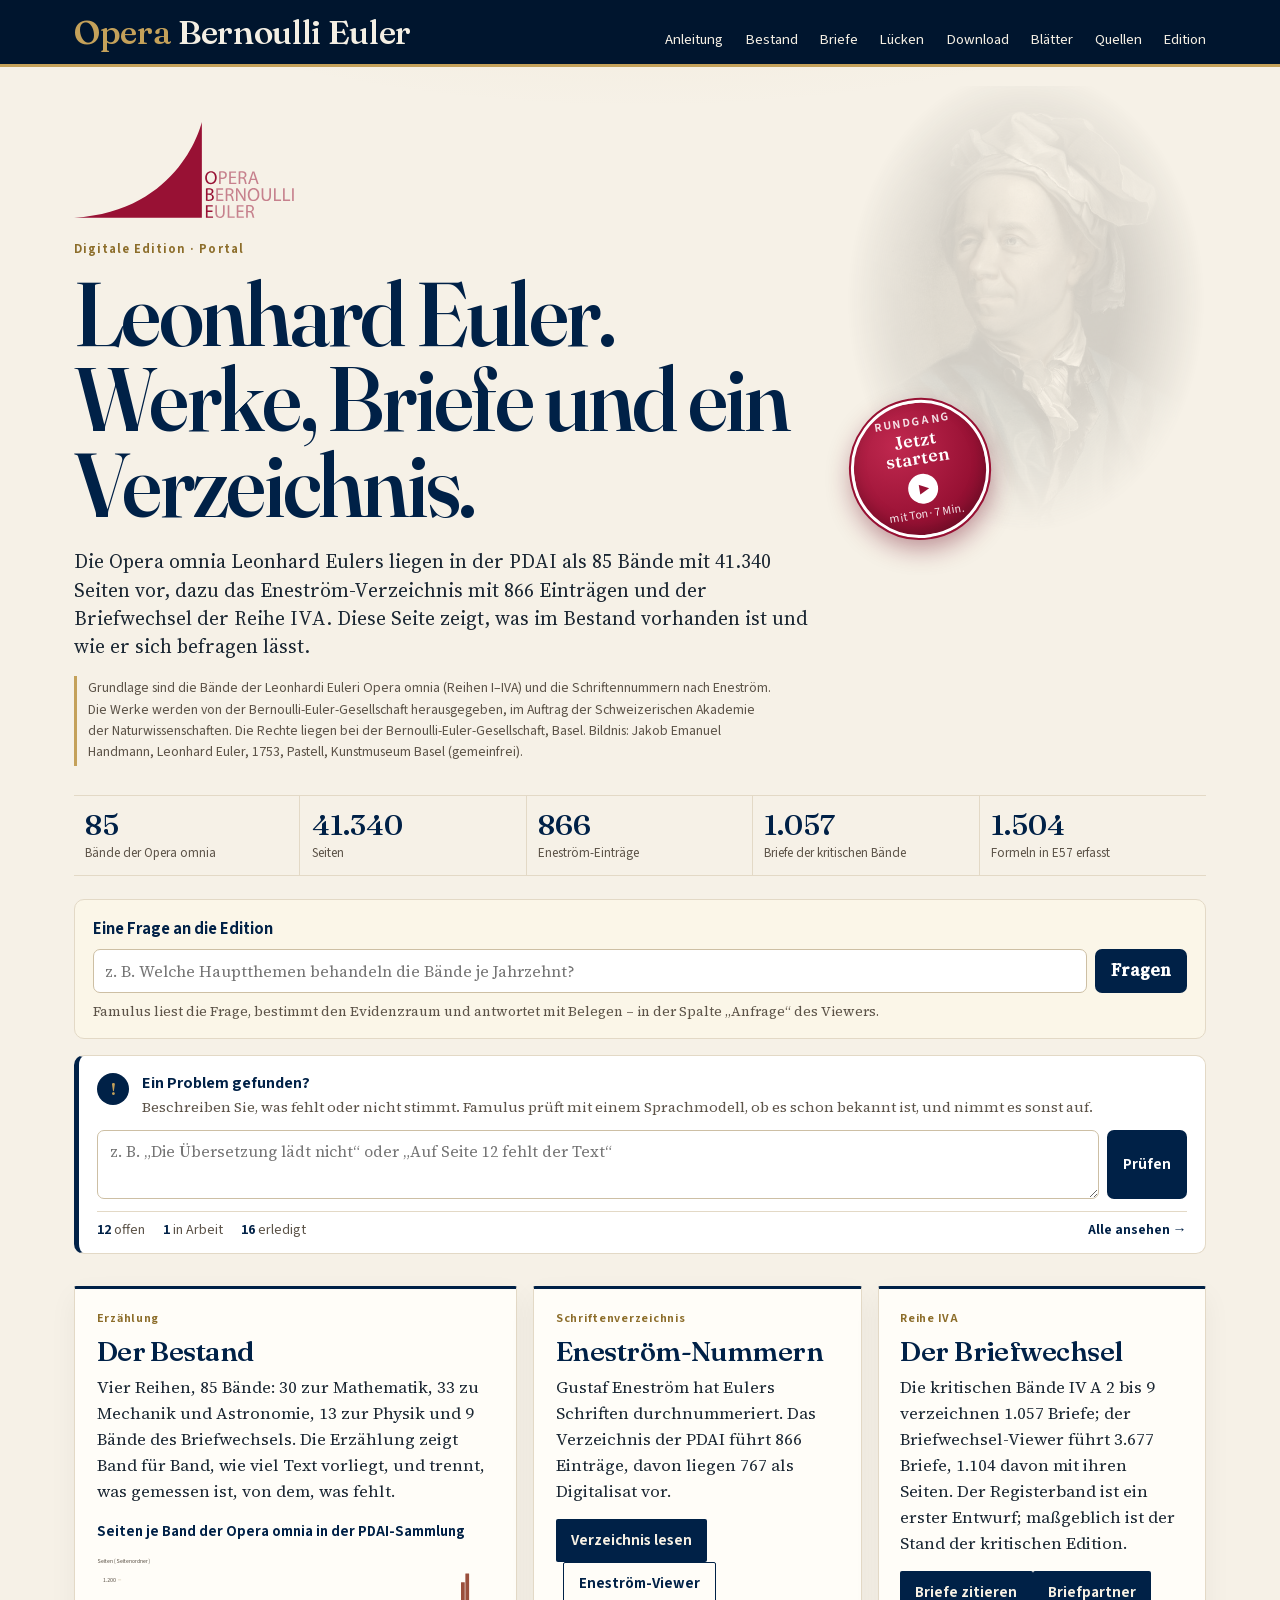
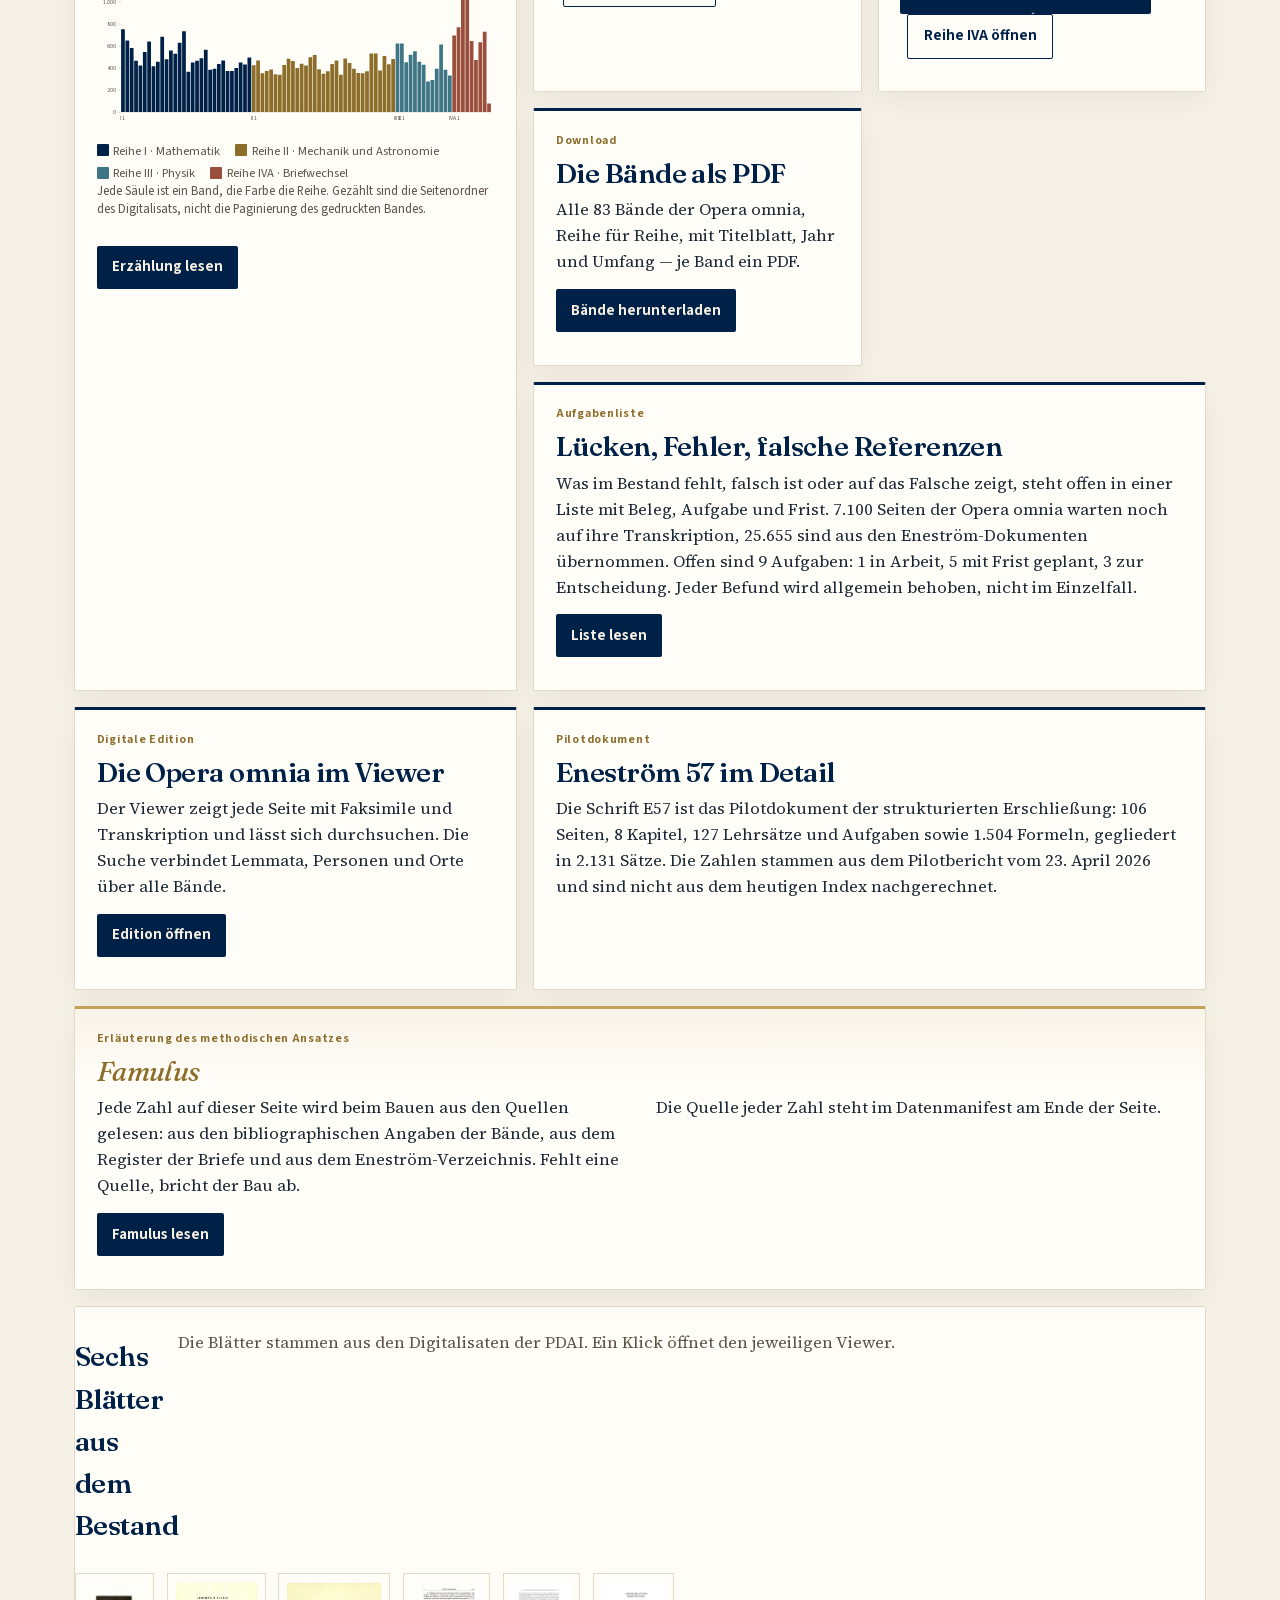
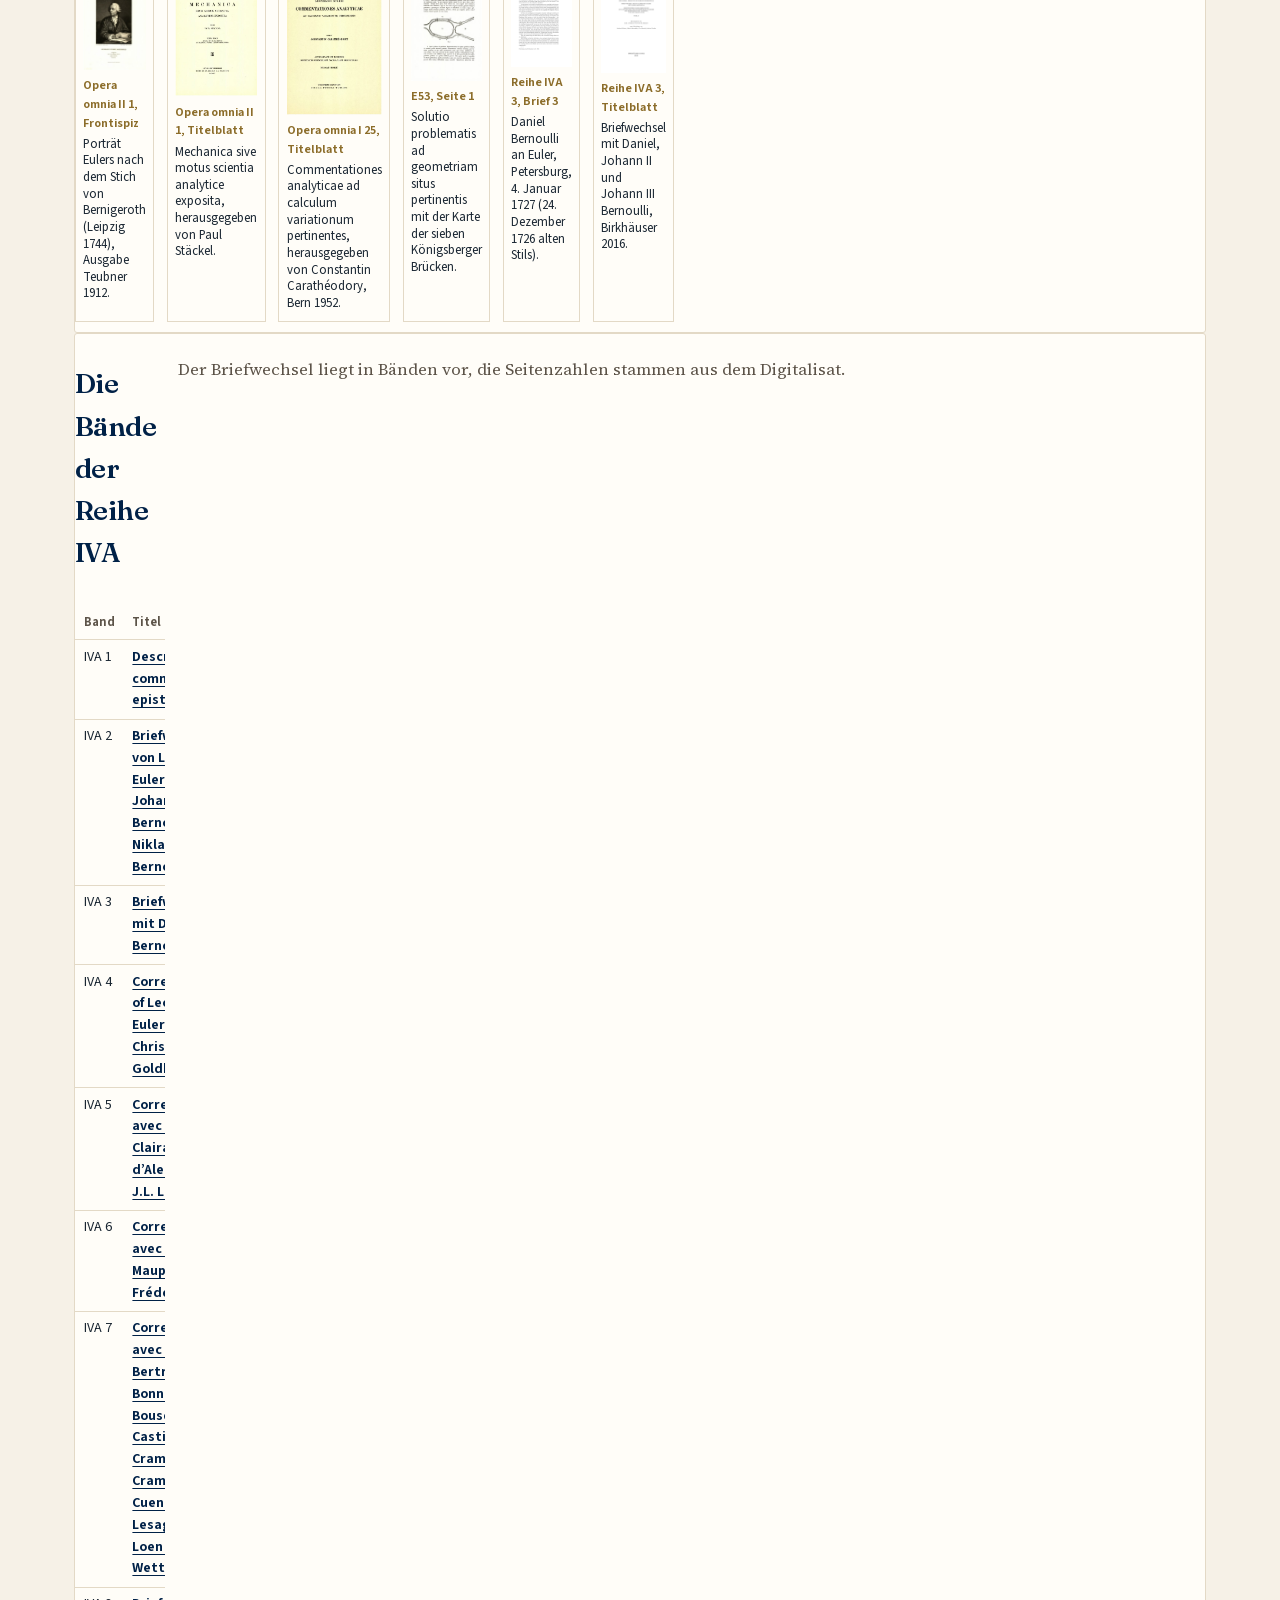
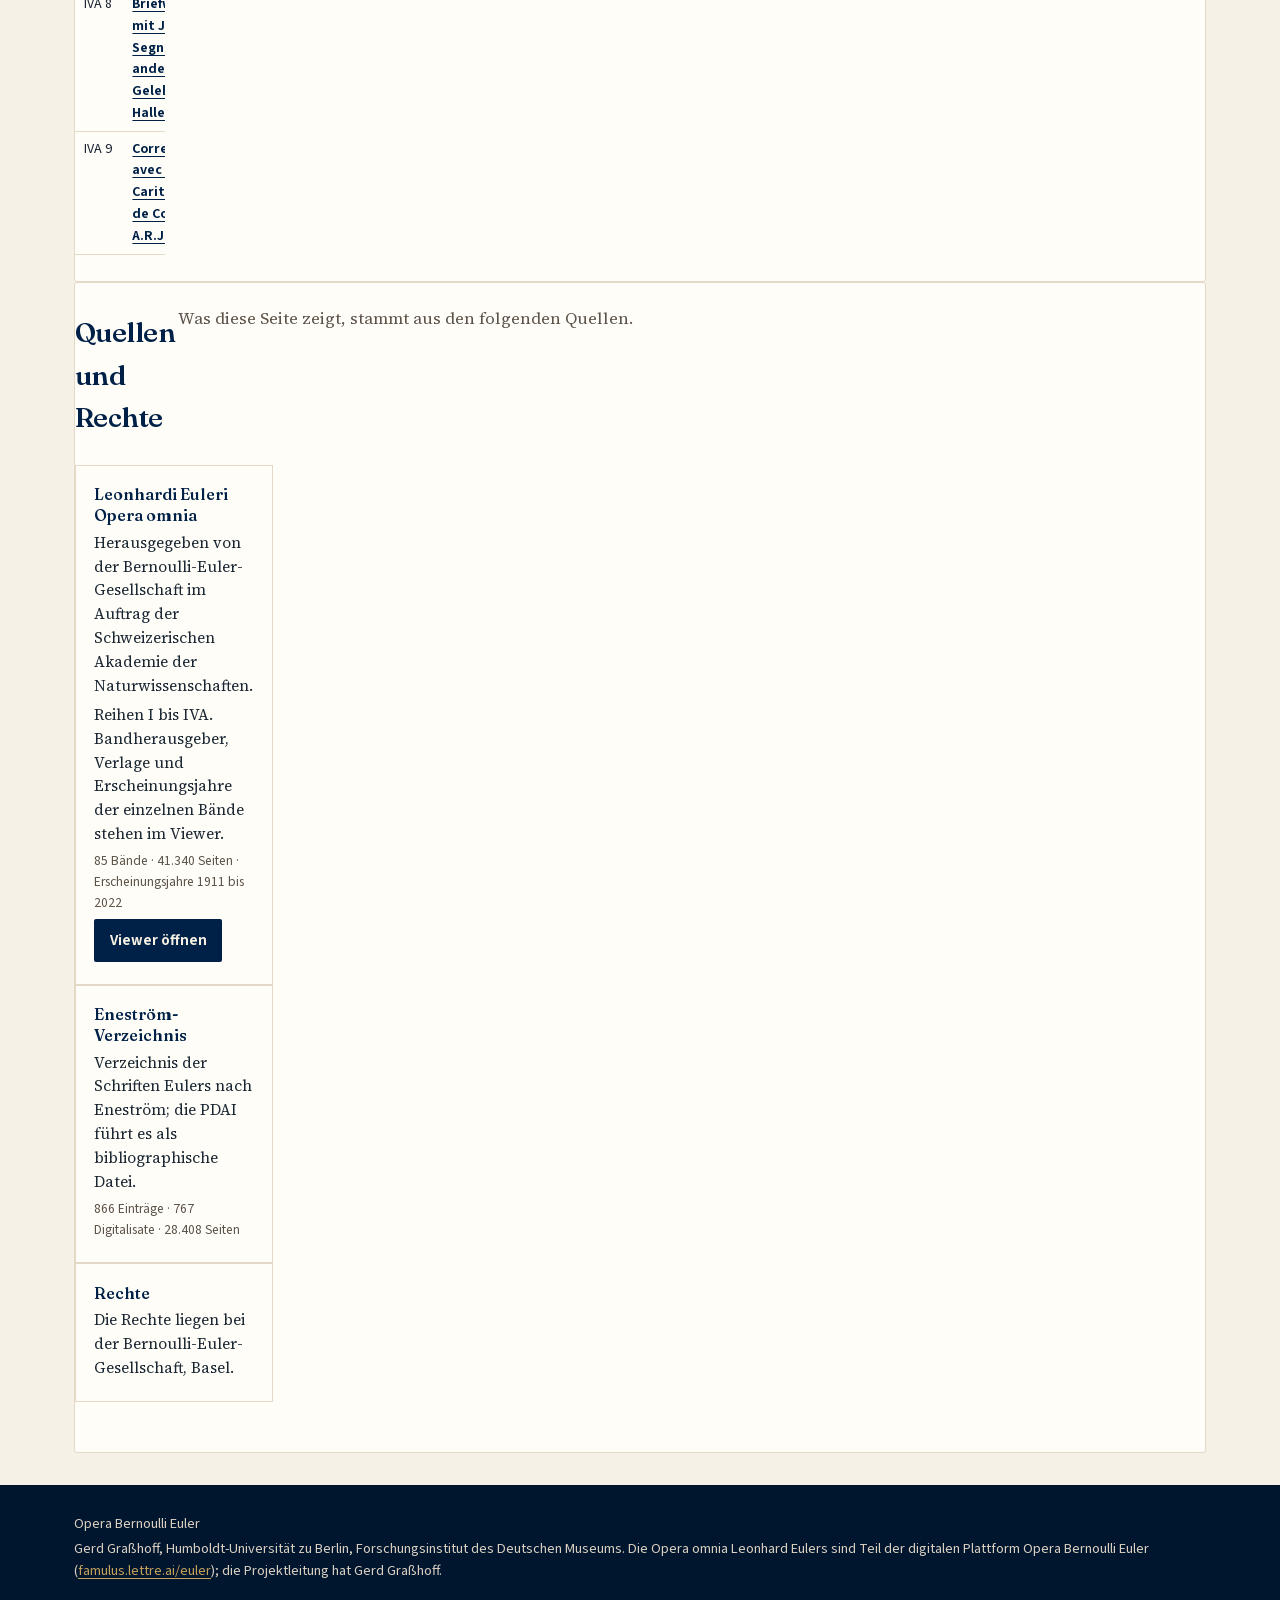
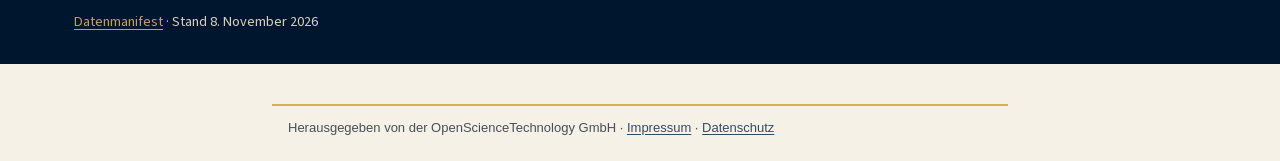
==== commit 170990ba: "Build euler" ====
--- a/index.html
+++ b/index.html
@@ -10,8 +10,8 @@
   <meta property="og:description" content="Portal zu den digitalisierten Opera omnia Leonhard Eulers, zum Eneström-Verzeichnis und zum Briefwechsel der Reihe IVA in der PDAI.">
   <meta property="og:type" content="website">
   <link rel="icon" href="favicon.svg" type="image/svg+xml">
-  <link rel="stylesheet" href="assets/fonts.css?v=20261108104815">
-  <link rel="stylesheet" href="assets/landing.css?v=20261108104815">
+  <link rel="stylesheet" href="assets/fonts.css?v=20261108112744">
+  <link rel="stylesheet" href="assets/landing.css?v=20261108112744">
 <!-- famulus:publisher:start -->
 <meta name="referrer" content="no-referrer-when-downgrade">
 <meta name="publisher" content="OpenScienceTechnology GmbH">
@@ -48,7 +48,7 @@
         <p class="lead">Die Opera omnia Leonhard Eulers liegen in der PDAI als 85 Bände mit 41.340 Seiten vor, dazu das Eneström-Verzeichnis mit 866 Einträgen und der Briefwechsel der Reihe IVA. Diese Seite zeigt, was im Bestand vorhanden ist und wie er sich befragen lässt.</p>
         <p class="credit">Grundlage sind die Bände der Leonhardi Euleri Opera omnia (Reihen I–IVA) und die Schriftennummern nach Eneström. Die Werke werden von der Bernoulli-Euler-Gesellschaft herausgegeben, im Auftrag der Schweizerischen Akademie der Naturwissenschaften. Die Rechte liegen bei der Bernoulli-Euler-Gesellschaft, Basel. Bildnis: Jakob Emanuel Handmann, Leonhard Euler, 1753, Pastell, Kunstmuseum Basel (gemeinfrei).</p>
         
-        <div class="figures" style="--cols:5" aria-label="Der Bestand in Zahlen"><div><span class="v">85</span><span class="k">Bände der Opera omnia</span></div><div><span class="v">41.340</span><span class="k">Seiten</span></div><div><span class="v">866</span><span class="k">Eneström-Einträge</span></div><div><span class="v">1.040</span><span class="k">Briefe der kritischen Bände</span></div><div><span class="v">1.504</span><span class="k">Formeln in E57 erfasst</span></div></div>
+        <div class="figures" style="--cols:5" aria-label="Der Bestand in Zahlen"><div><span class="v">85</span><span class="k">Bände der Opera omnia</span></div><div><span class="v">41.340</span><span class="k">Seiten</span></div><div><span class="v">866</span><span class="k">Eneström-Einträge</span></div><div><span class="v">1.057</span><span class="k">Briefe der kritischen Bände</span></div><div><span class="v">1.504</span><span class="k">Formeln in E57 erfasst</span></div></div>
         <form class="ask" action="https://famulus.lettre.ai/live/euler-opera/" method="get" target="_blank" rel="noopener" aria-label="Eine Frage an die Edition">
           <label for="ask-euler">Eine Frage an die Edition</label>
           <div class="ask-row"><input id="ask-euler" name="anfrage" type="text" required minlength="3" placeholder="z. B. Welche Hauptthemen behandeln die Bände je Jahrzehnt?" autocomplete="off">
@@ -68,7 +68,7 @@
         </section>
       </section>
 
-      <div class="gp gp-nur-vollbild" data-guide="tour" data-autostart="false" data-base="guide/" data-v="20261108104815" data-open="https://famulus.lettre.ai/euler/eulerOO/978-3-0348-0892-7?p=2" data-all="lesen/"></div>
+      <div class="gp gp-nur-vollbild" data-guide="tour" data-autostart="false" data-base="guide/" data-v="20261108112744" data-open="https://famulus.lettre.ai/euler/eulerOO/978-3-0348-0892-7?p=2" data-all="lesen/"></div>
       <section class="portals" aria-label="Einstiege">
 <article class="portal lead-card" id="bestand">
 <p class="mark">Erzählung</p>
@@ -86,7 +86,7 @@
 <article class="portal" id="briefe">
 <p class="mark">Reihe IVA</p>
 <h2>Der Briefwechsel</h2>
-<p>Die kritischen Bände IV A 2 bis 8 verzeichnen 1.040 Briefe; der Briefwechsel-Viewer führt 3.677 Briefe, 1.104 davon mit ihren Seiten. Der Registerband ist ein erster Entwurf; maßgeblich ist der Stand der kritischen Edition.</p>
+<p>Die kritischen Bände IV A 2 bis 9 verzeichnen 1.057 Briefe; der Briefwechsel-Viewer führt 3.677 Briefe, 1.104 davon mit ihren Seiten. Der Registerband ist ein erster Entwurf; maßgeblich ist der Stand der kritischen Edition.</p>
 <p class="go-row"><a class="go" href="briefe/">Briefe zitieren</a><a class="go" href="bestand/#e3">Briefpartner</a><a class="go quiet" href="https://famulus.lettre.ai/live/euler-oo-iv/" target="_blank" rel="noopener">Reihe IVA öffnen</a></p>
 </article>
 <article class="portal" id="download">
@@ -145,13 +145,13 @@
     <div class="wrap"></div>
   </footer>
 
-  <script src="assets/vendor/d3.v7.min.js?v=20261108104815"></script>
-  <script src="data/bundle.js?v=20261108104815"></script>
-  <script src="assets/js/charts.js?v=20261108104815"></script>
-  <script src="assets/js/guide.js?v=20261108104815"></script>
-  <script src="assets/js/guide-player.js?v=20261108104815"></script>
-  <script src="assets/js/issues.js?v=20261108104815"></script>
-  <script src="assets/js/scrolly.js?v=20261108104815"></script>
+  <script src="assets/vendor/d3.v7.min.js?v=20261108112744"></script>
+  <script src="data/bundle.js?v=20261108112744"></script>
+  <script src="assets/js/charts.js?v=20261108112744"></script>
+  <script src="assets/js/guide.js?v=20261108112744"></script>
+  <script src="assets/js/guide-player.js?v=20261108112744"></script>
+  <script src="assets/js/issues.js?v=20261108112744"></script>
+  <script src="assets/js/scrolly.js?v=20261108112744"></script>
 <!-- famulus:publisher:start -->
 <p class="famulus-publisher" style="max-width:46rem;margin:2.5rem auto 1.5rem;padding:.7rem 16px 0;border-top:2px solid #c8a22a;font:13px/1.5 -apple-system,BlinkMacSystemFont,sans-serif;opacity:.8">Herausgegeben von der OpenScienceTechnology GmbH · <a href="/impressum/">Impressum</a> · <a href="/datenschutz/">Datenschutz</a></p>
 <script>(function(){try{var C="https://lettre.ngrok.dev/famulus-counter/api/hit",L=C.replace(/hit$/,'leave'),q=new URLSearchParams(location.search),v=Math.random().toString(36).slice(2,12),u=location.pathname;function S(a,b){navigator.sendBeacon?navigator.sendBeacon(a,b):fetch(a,{method:'POST',body:b,keepalive:true,mode:'no-cors'})}S(C,JSON.stringify({u:u,r:document.referrer,m:"",v:v,c:q.get('c')||q.get('utm_campaign')||''}));var a=0,t=document.visibilityState=='visible'?Date.now():0,s=0,x='',g='',k='';function sc(){var h=document.documentElement;s=Math.max(s,Math.min(100,Math.round((scrollY+innerHeight)/Math.max(h.scrollHeight,1)*100)))}addEventListener('scroll',sc,{passive:true});addEventListener('load',sc);sc();document.addEventListener('click',function(e){var l=e.target.closest&&e.target.closest('a[href]');if(l&&/^https?:$/.test(l.protocol)){var i=l.host==location.host;x=i?'in':'out';g=i?l.pathname+l.hash:l.host;k=(l.getAttribute('aria-label')||l.textContent||'').replace(/\s+/g,' ').trim().slice(0,80);B()}},true);function B(){S(L,JSON.stringify({u:u,v:v,d:Math.round((a+(t?Date.now()-t:0))/1000),s:s,x:x,t:g,k:k}))}function F(){if(t){a+=Date.now()-t;t=0}B()}document.addEventListener('visibilitychange',function(){document.visibilityState=='hidden'?F():t=Date.now()});addEventListener('pagehide',function(){if(t)F()})}catch(e){}})();</script>
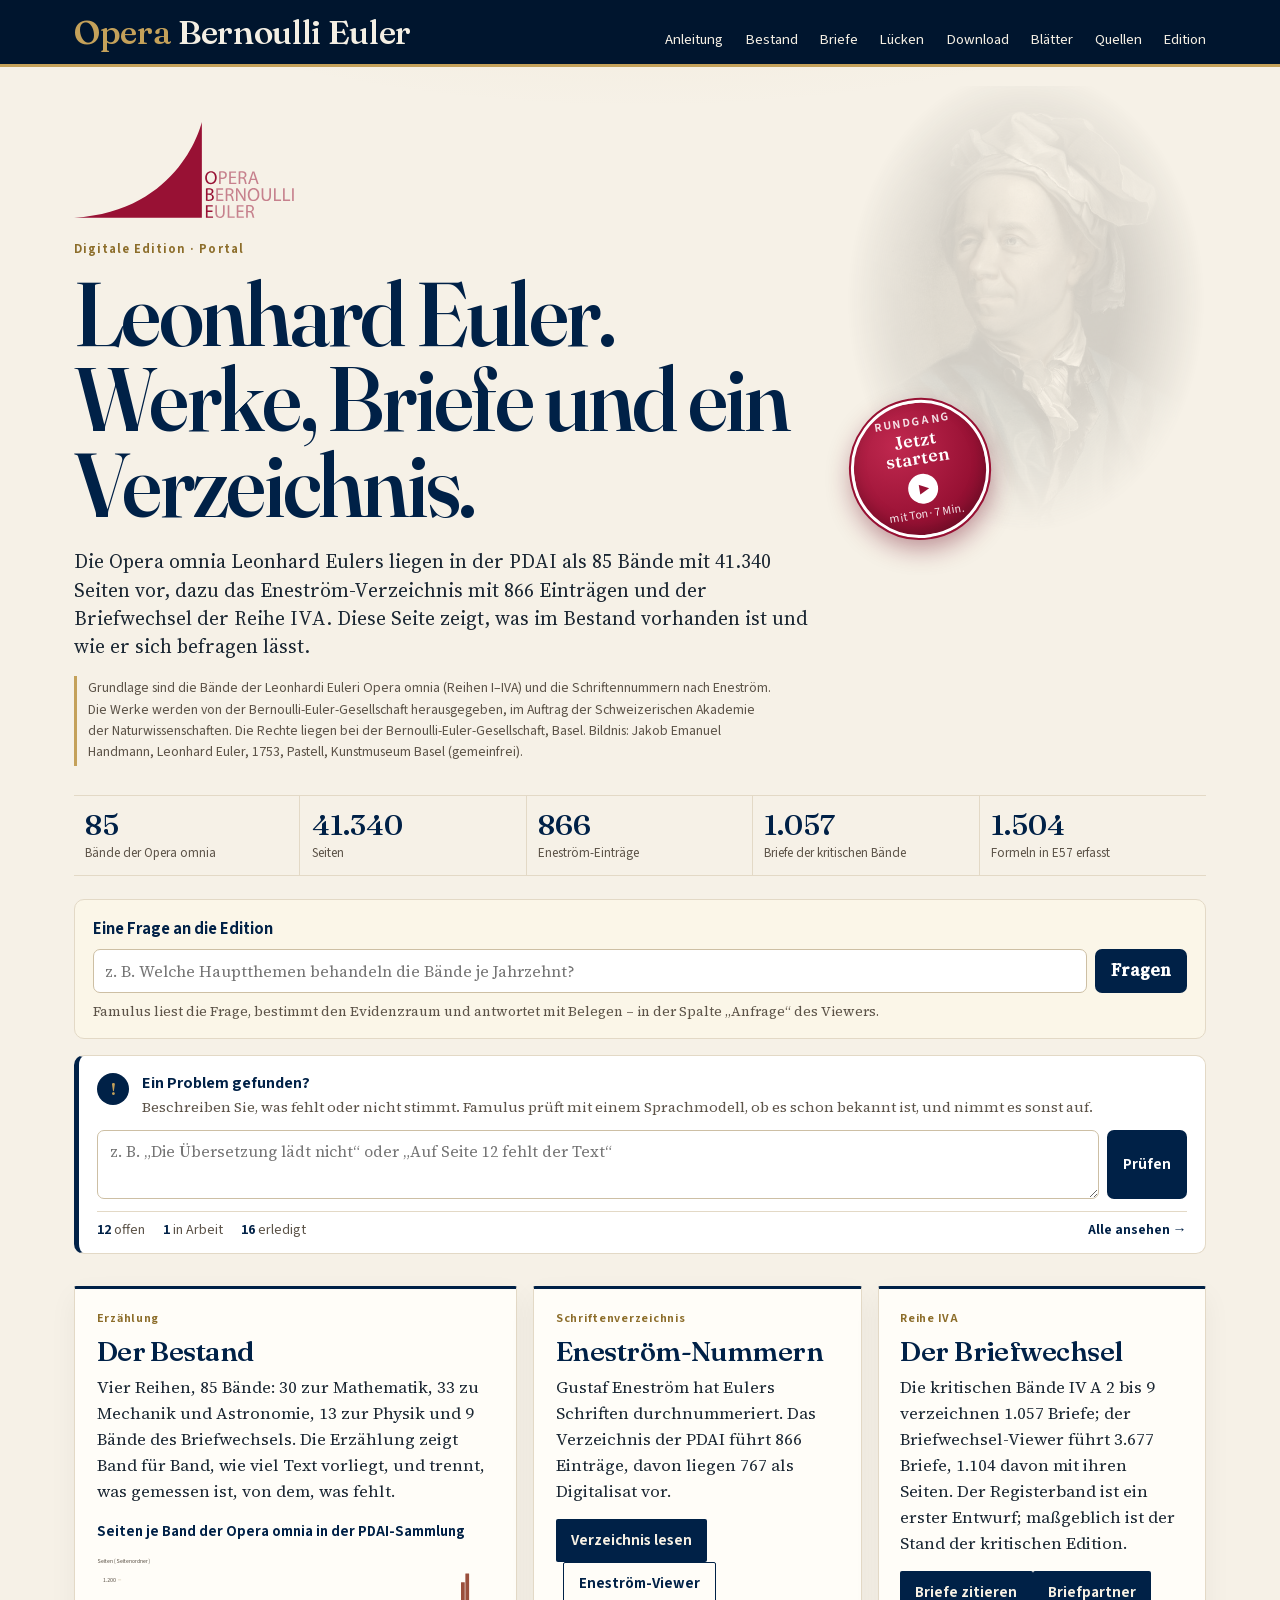
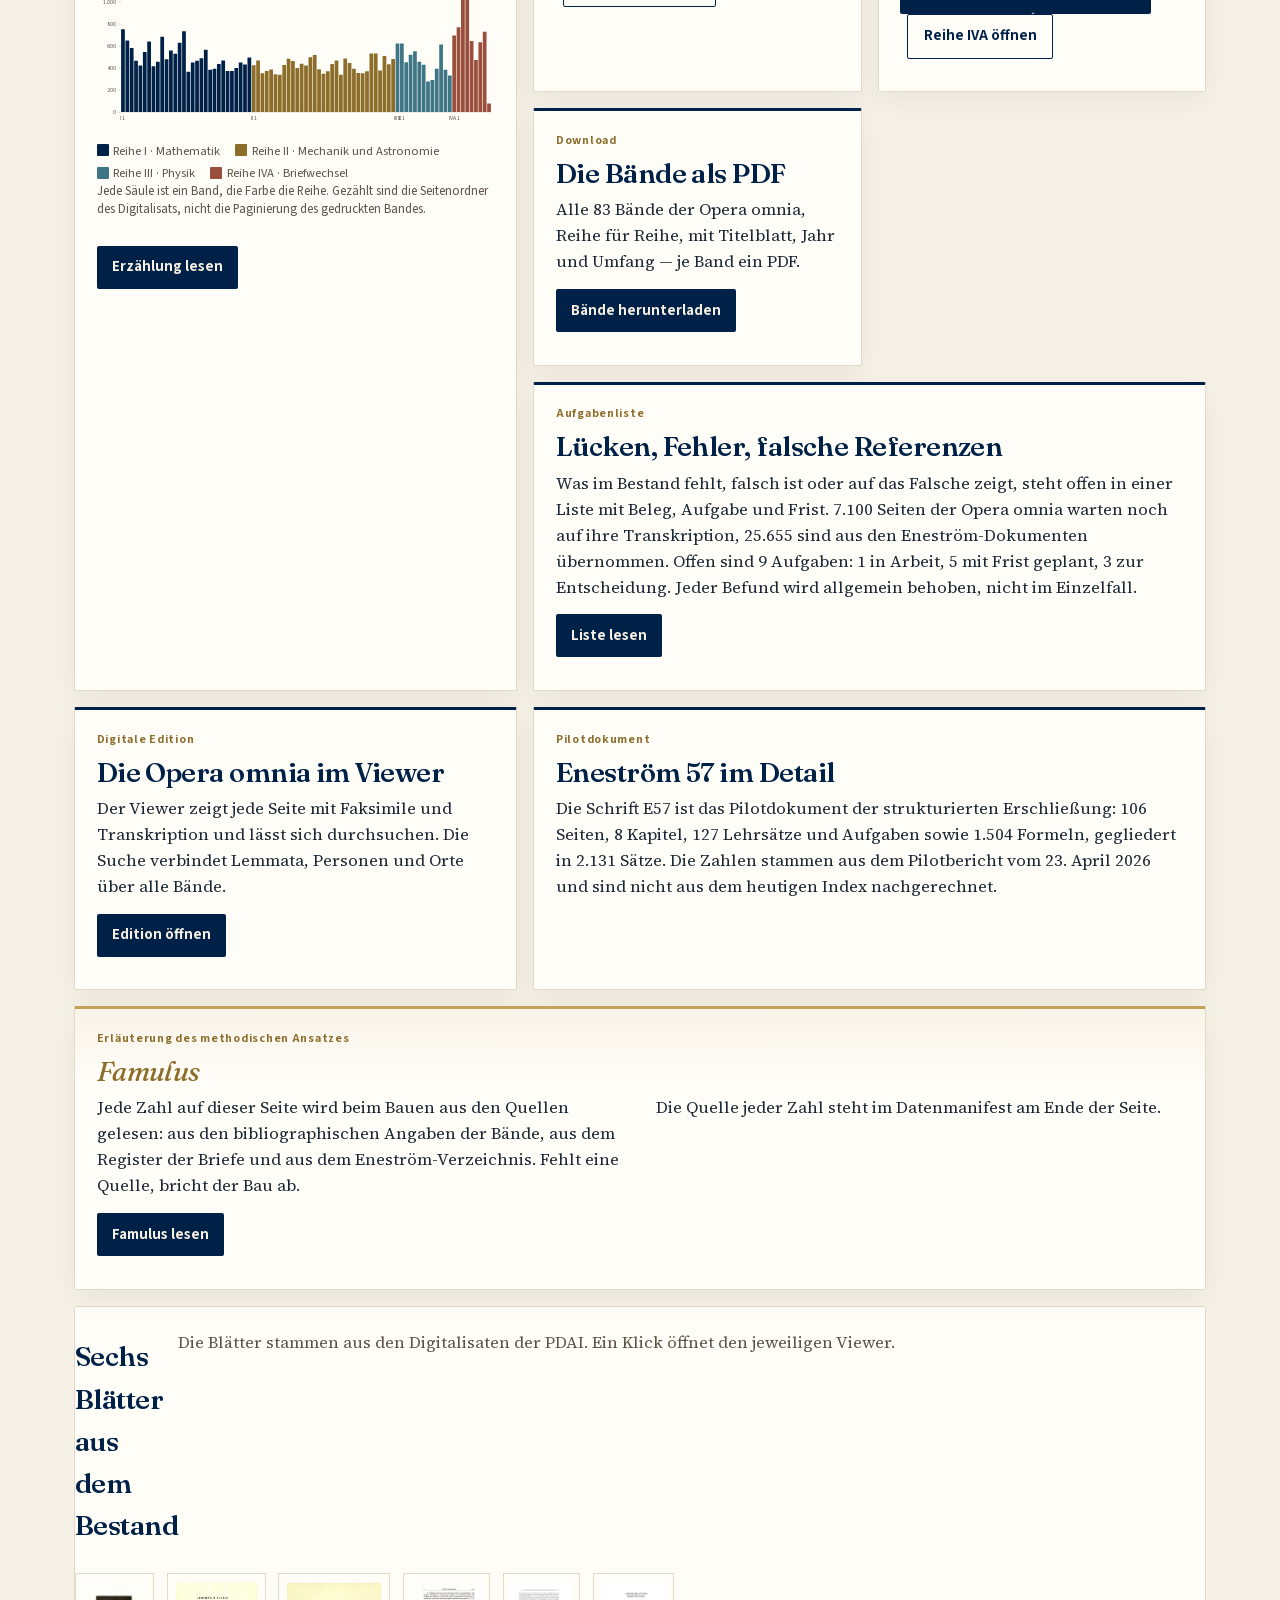
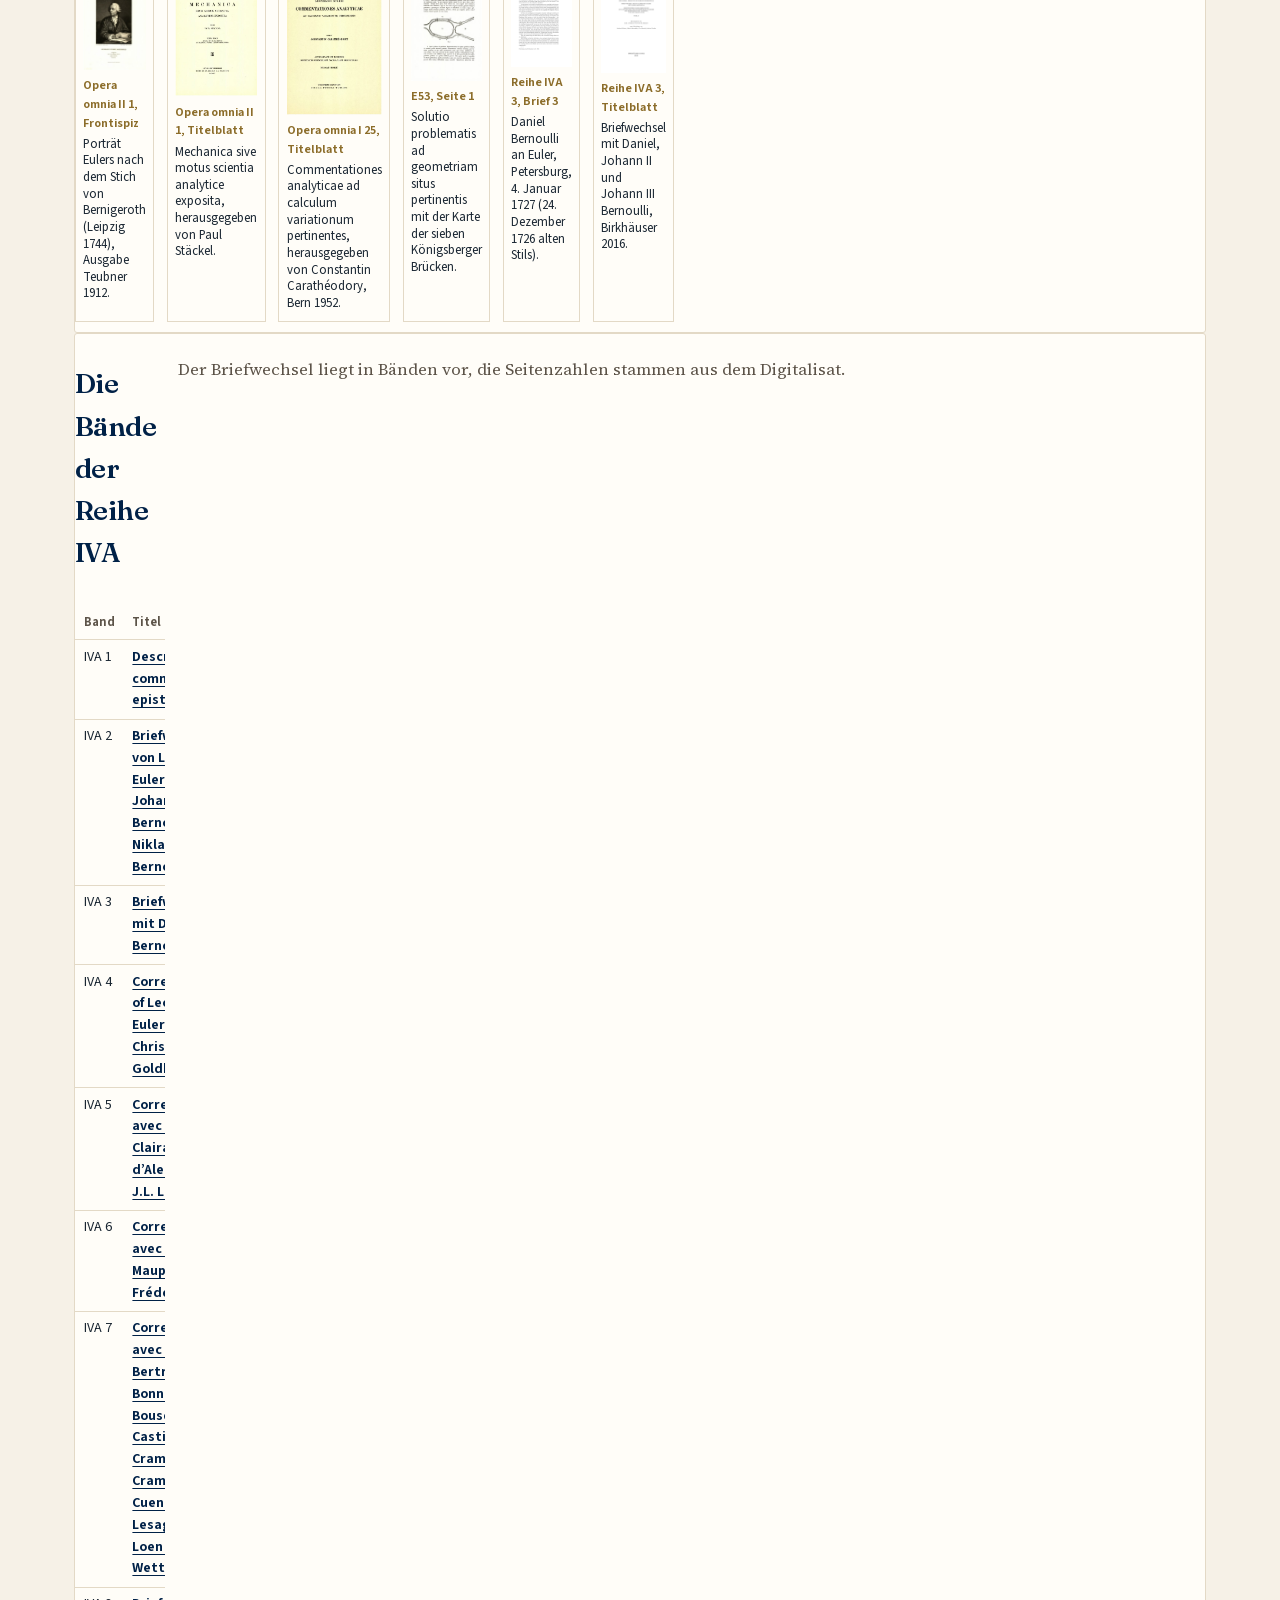
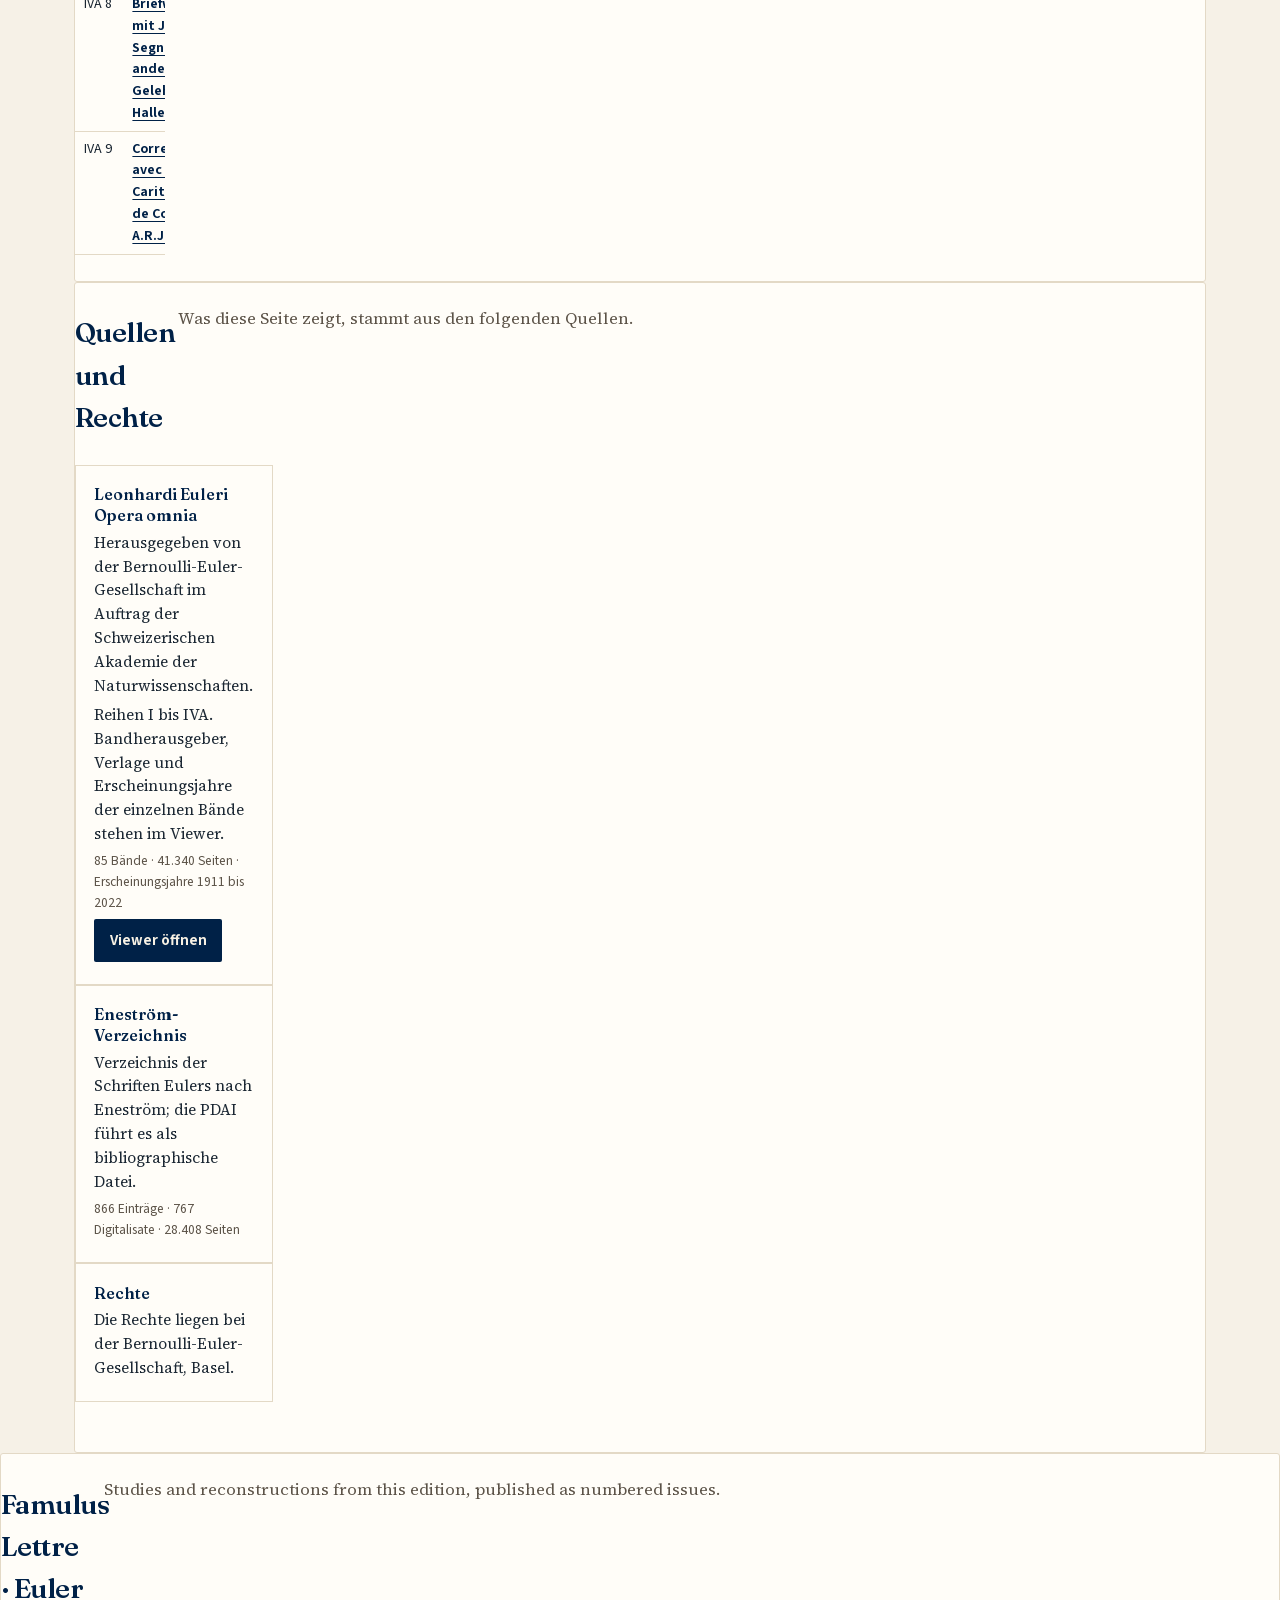
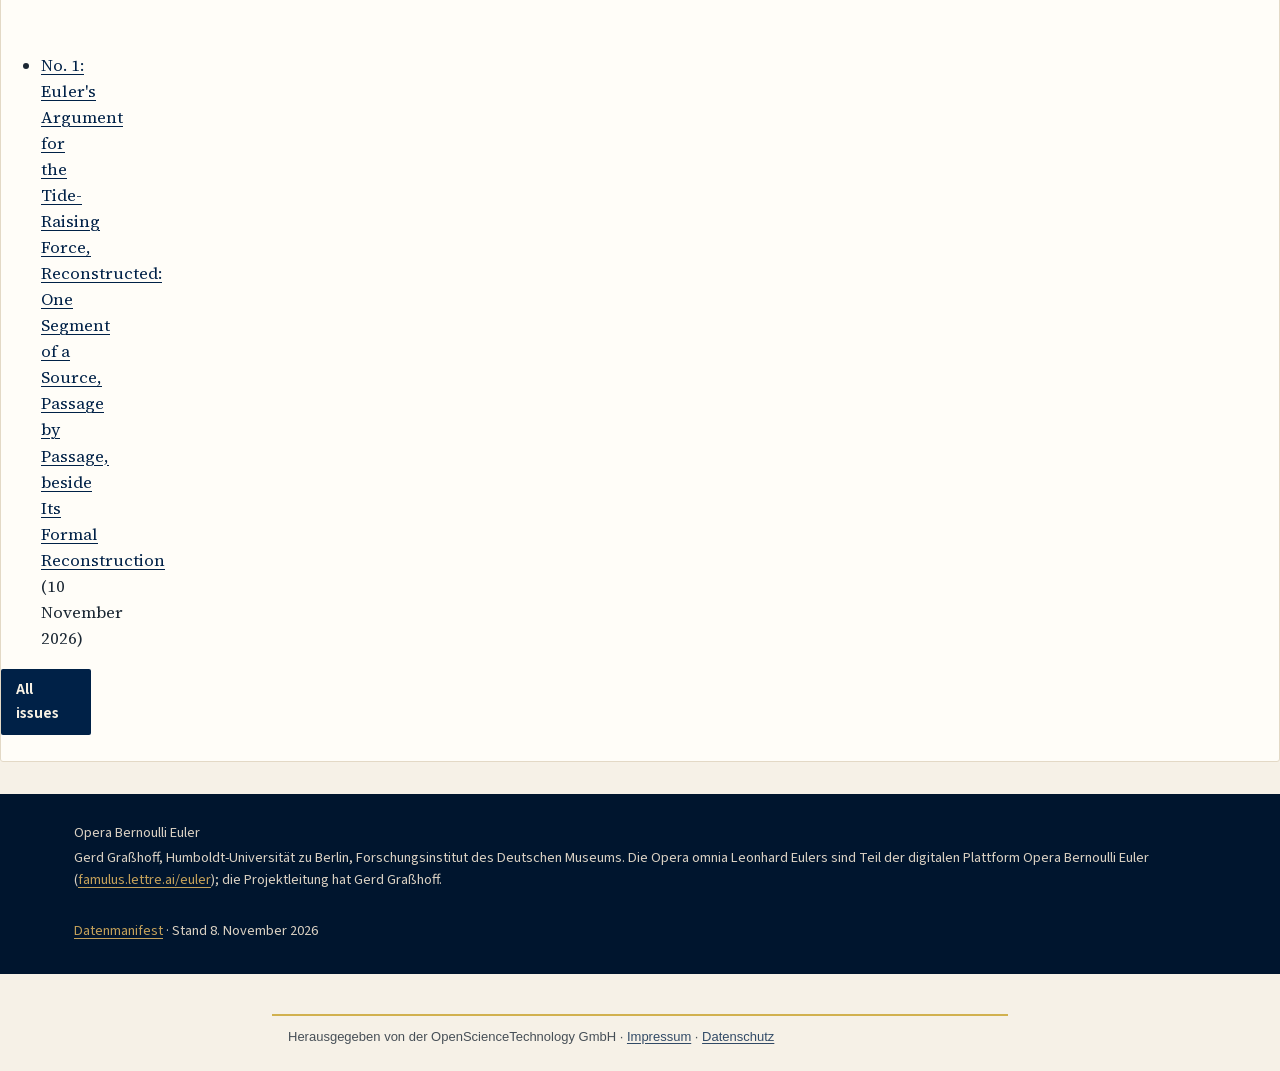
==== commit 96f88065: "Famulus Lettre (2026-11-10)" ====
--- a/index.html
+++ b/index.html
@@ -10,8 +10,8 @@
   <meta property="og:description" content="Portal zu den digitalisierten Opera omnia Leonhard Eulers, zum Eneström-Verzeichnis und zum Briefwechsel der Reihe IVA in der PDAI.">
   <meta property="og:type" content="website">
   <link rel="icon" href="favicon.svg" type="image/svg+xml">
-  <link rel="stylesheet" href="assets/fonts.css?v=20261108112744">
-  <link rel="stylesheet" href="assets/landing.css?v=20261108112744">
+  <link rel="stylesheet" href="assets/fonts.css?v=20261108125417">
+  <link rel="stylesheet" href="assets/landing.css?v=20261108125417">
 <!-- famulus:publisher:start -->
 <meta name="referrer" content="no-referrer-when-downgrade">
 <meta name="publisher" content="OpenScienceTechnology GmbH">
@@ -68,7 +68,7 @@
         </section>
       </section>
 
-      <div class="gp gp-nur-vollbild" data-guide="tour" data-autostart="false" data-base="guide/" data-v="20261108112744" data-open="https://famulus.lettre.ai/euler/eulerOO/978-3-0348-0892-7?p=2" data-all="lesen/"></div>
+      <div class="gp gp-nur-vollbild" data-guide="tour" data-autostart="false" data-base="guide/" data-v="20261108125417" data-open="https://famulus.lettre.ai/euler/eulerOO/978-3-0348-0892-7?p=2" data-all="lesen/"></div>
       <section class="portals" aria-label="Einstiege">
 <article class="portal lead-card" id="bestand">
 <p class="mark">Erzählung</p>
@@ -135,7 +135,10 @@
         </div>
       </section>
     </div>
-  </main>
+  <!-- famulus:lettre:start -->
+<section class="band" id="famulus-lettre" aria-labelledby="famulus-lettre-t" lang="en"><h2 id="famulus-lettre-t">Famulus Lettre · Euler</h2><p class="section-lead">Studies and reconstructions from this edition, published as numbered issues.</p><div class="band-body"><ul><li><a href="https://famulus.lettre.ai/euler/lettre/1/">No. 1: Euler&#x27;s Argument for the Tide-Raising Force, Reconstructed: One Segment of a Source, Passage by Passage, beside Its Formal Reconstruction</a> (10 November 2026)</li></ul><p><a class="go" href="https://famulus.lettre.ai/euler/lettre/">All issues</a></p></div></section>
+<!-- famulus:lettre:end -->
+</main>
 
   <footer>
     <div class="wrap">
@@ -145,13 +148,13 @@
     <div class="wrap"></div>
   </footer>
 
-  <script src="assets/vendor/d3.v7.min.js?v=20261108112744"></script>
-  <script src="data/bundle.js?v=20261108112744"></script>
-  <script src="assets/js/charts.js?v=20261108112744"></script>
-  <script src="assets/js/guide.js?v=20261108112744"></script>
-  <script src="assets/js/guide-player.js?v=20261108112744"></script>
-  <script src="assets/js/issues.js?v=20261108112744"></script>
-  <script src="assets/js/scrolly.js?v=20261108112744"></script>
+  <script src="assets/vendor/d3.v7.min.js?v=20261108125417"></script>
+  <script src="data/bundle.js?v=20261108125417"></script>
+  <script src="assets/js/charts.js?v=20261108125417"></script>
+  <script src="assets/js/guide.js?v=20261108125417"></script>
+  <script src="assets/js/guide-player.js?v=20261108125417"></script>
+  <script src="assets/js/issues.js?v=20261108125417"></script>
+  <script src="assets/js/scrolly.js?v=20261108125417"></script>
 <!-- famulus:publisher:start -->
 <p class="famulus-publisher" style="max-width:46rem;margin:2.5rem auto 1.5rem;padding:.7rem 16px 0;border-top:2px solid #c8a22a;font:13px/1.5 -apple-system,BlinkMacSystemFont,sans-serif;opacity:.8">Herausgegeben von der OpenScienceTechnology GmbH · <a href="/impressum/">Impressum</a> · <a href="/datenschutz/">Datenschutz</a></p>
 <script>(function(){try{var C="https://lettre.ngrok.dev/famulus-counter/api/hit",L=C.replace(/hit$/,'leave'),q=new URLSearchParams(location.search),v=Math.random().toString(36).slice(2,12),u=location.pathname;function S(a,b){navigator.sendBeacon?navigator.sendBeacon(a,b):fetch(a,{method:'POST',body:b,keepalive:true,mode:'no-cors'})}S(C,JSON.stringify({u:u,r:document.referrer,m:"",v:v,c:q.get('c')||q.get('utm_campaign')||''}));var a=0,t=document.visibilityState=='visible'?Date.now():0,s=0,x='',g='',k='';function sc(){var h=document.documentElement;s=Math.max(s,Math.min(100,Math.round((scrollY+innerHeight)/Math.max(h.scrollHeight,1)*100)))}addEventListener('scroll',sc,{passive:true});addEventListener('load',sc);sc();document.addEventListener('click',function(e){var l=e.target.closest&&e.target.closest('a[href]');if(l&&/^https?:$/.test(l.protocol)){var i=l.host==location.host;x=i?'in':'out';g=i?l.pathname+l.hash:l.host;k=(l.getAttribute('aria-label')||l.textContent||'').replace(/\s+/g,' ').trim().slice(0,80);B()}},true);function B(){S(L,JSON.stringify({u:u,v:v,d:Math.round((a+(t?Date.now()-t:0))/1000),s:s,x:x,t:g,k:k}))}function F(){if(t){a+=Date.now()-t;t=0}B()}document.addEventListener('visibilitychange',function(){document.visibilityState=='hidden'?F():t=Date.now()});addEventListener('pagehide',function(){if(t)F()})}catch(e){}})();</script>
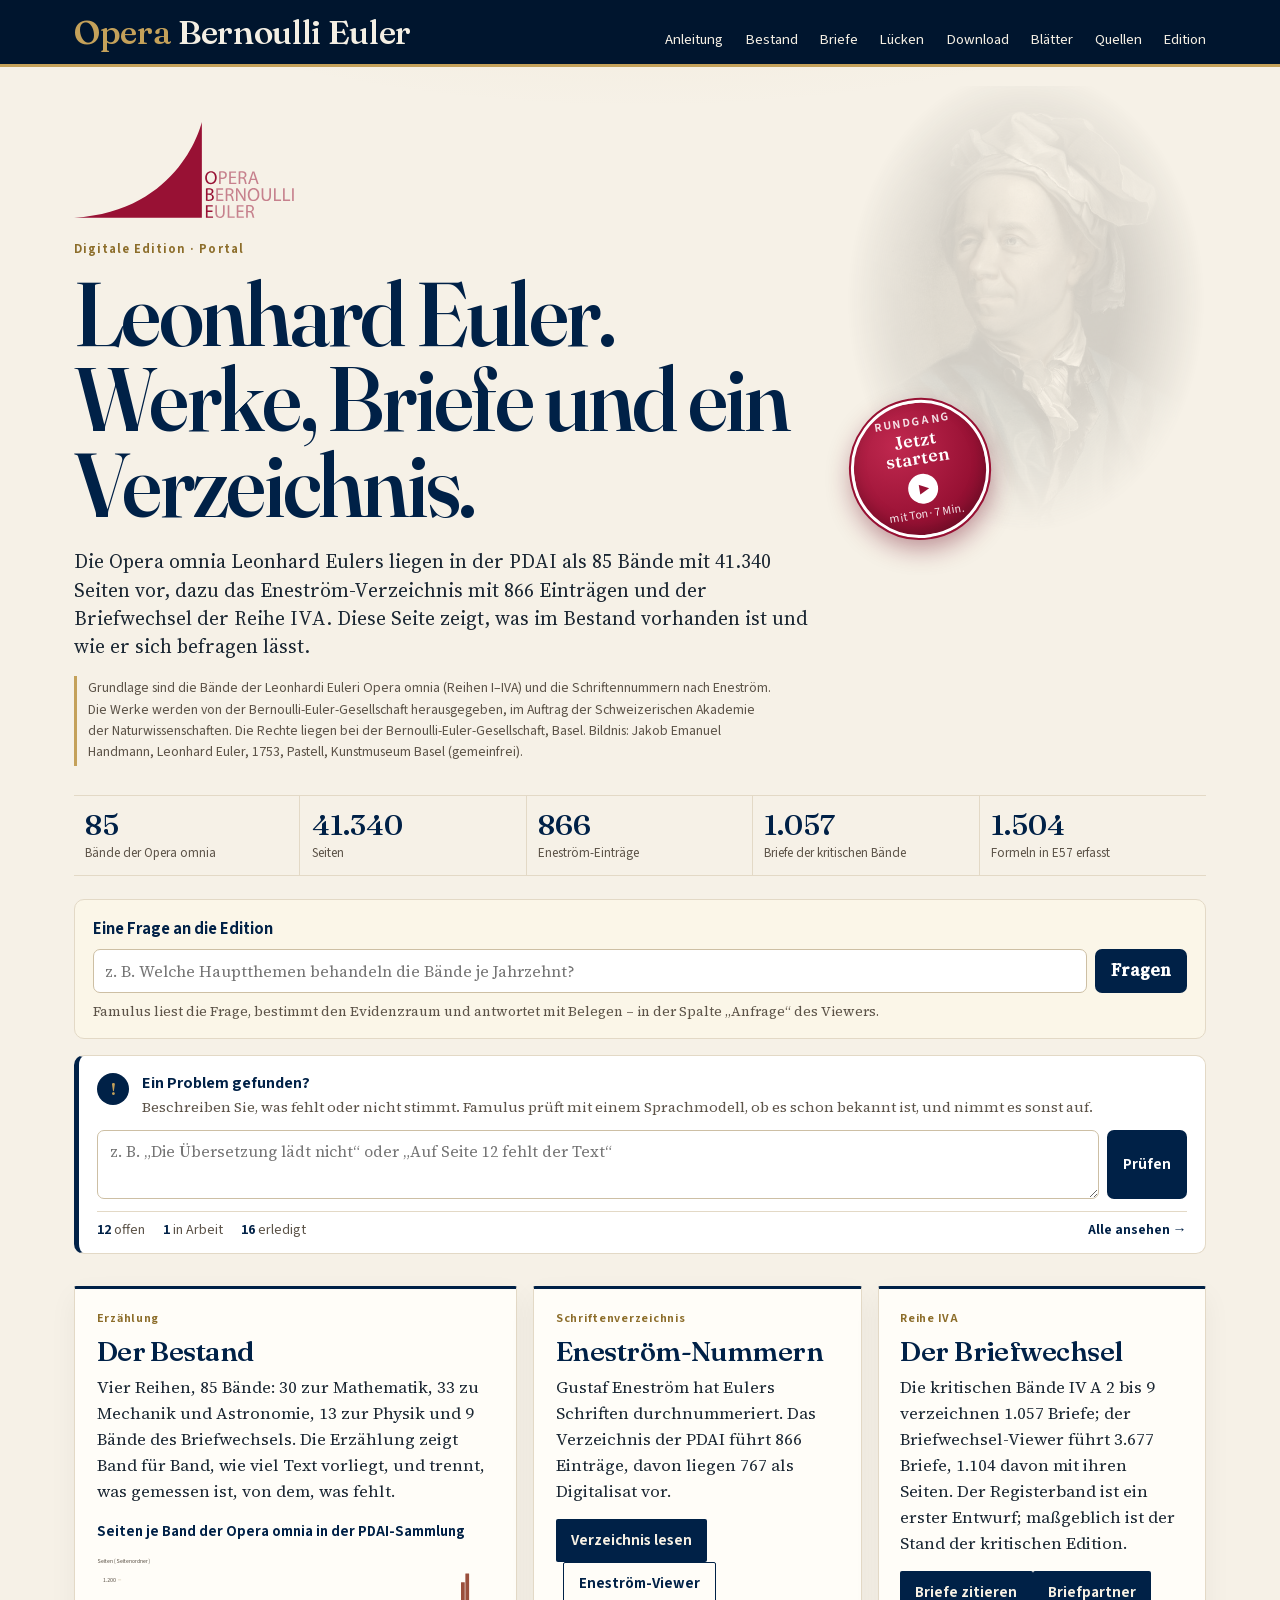
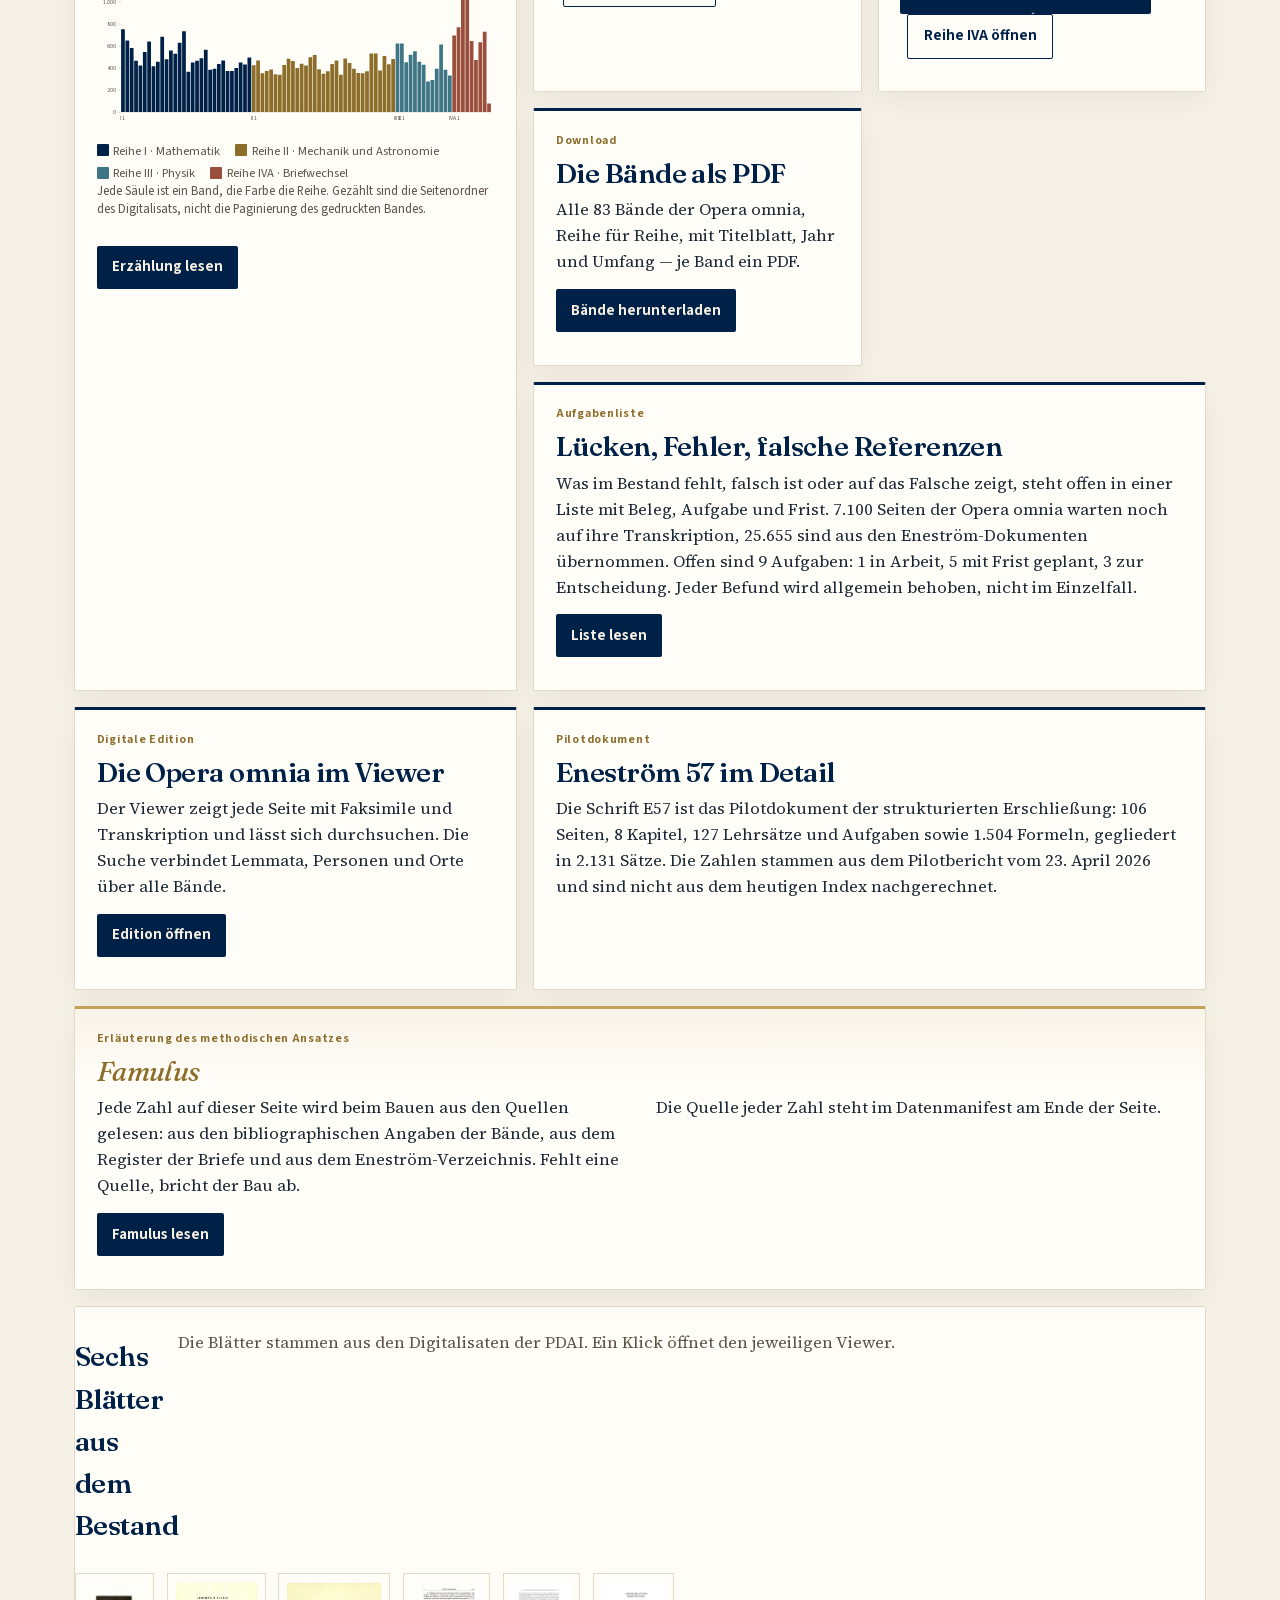
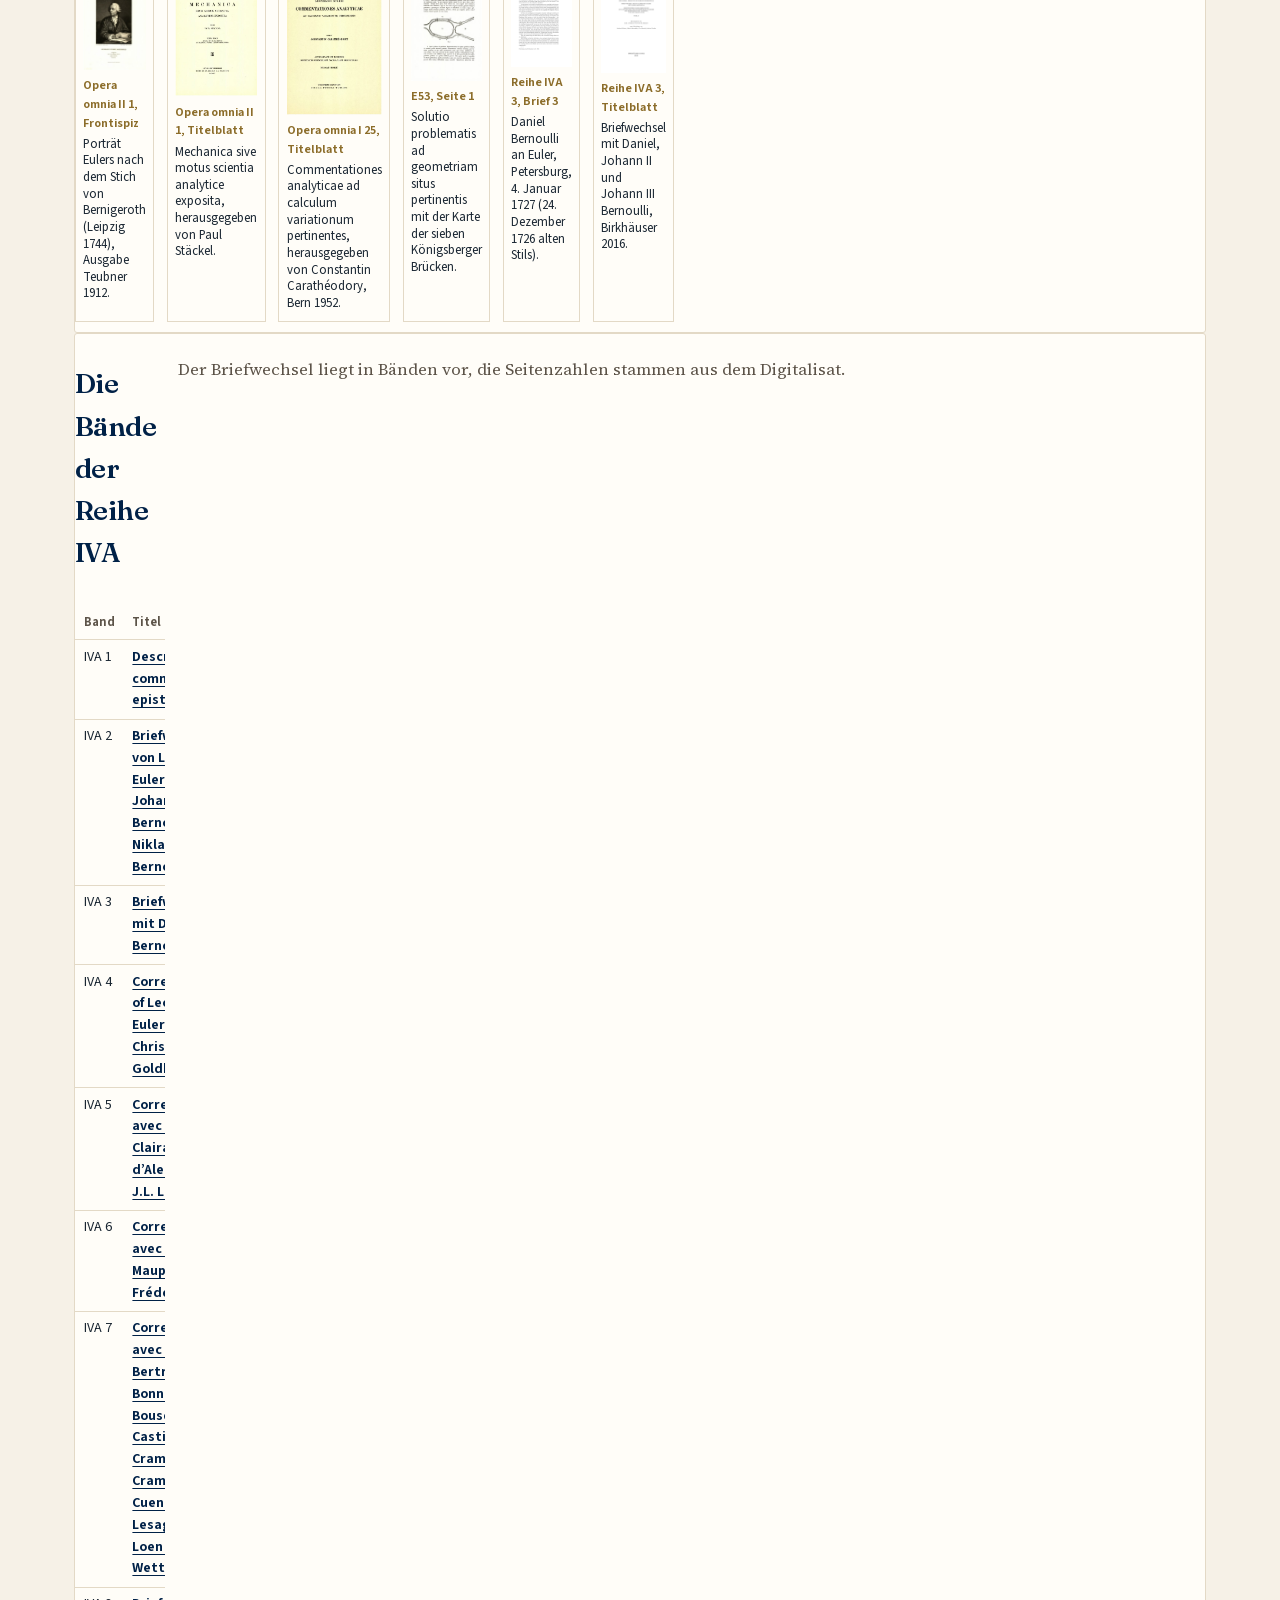
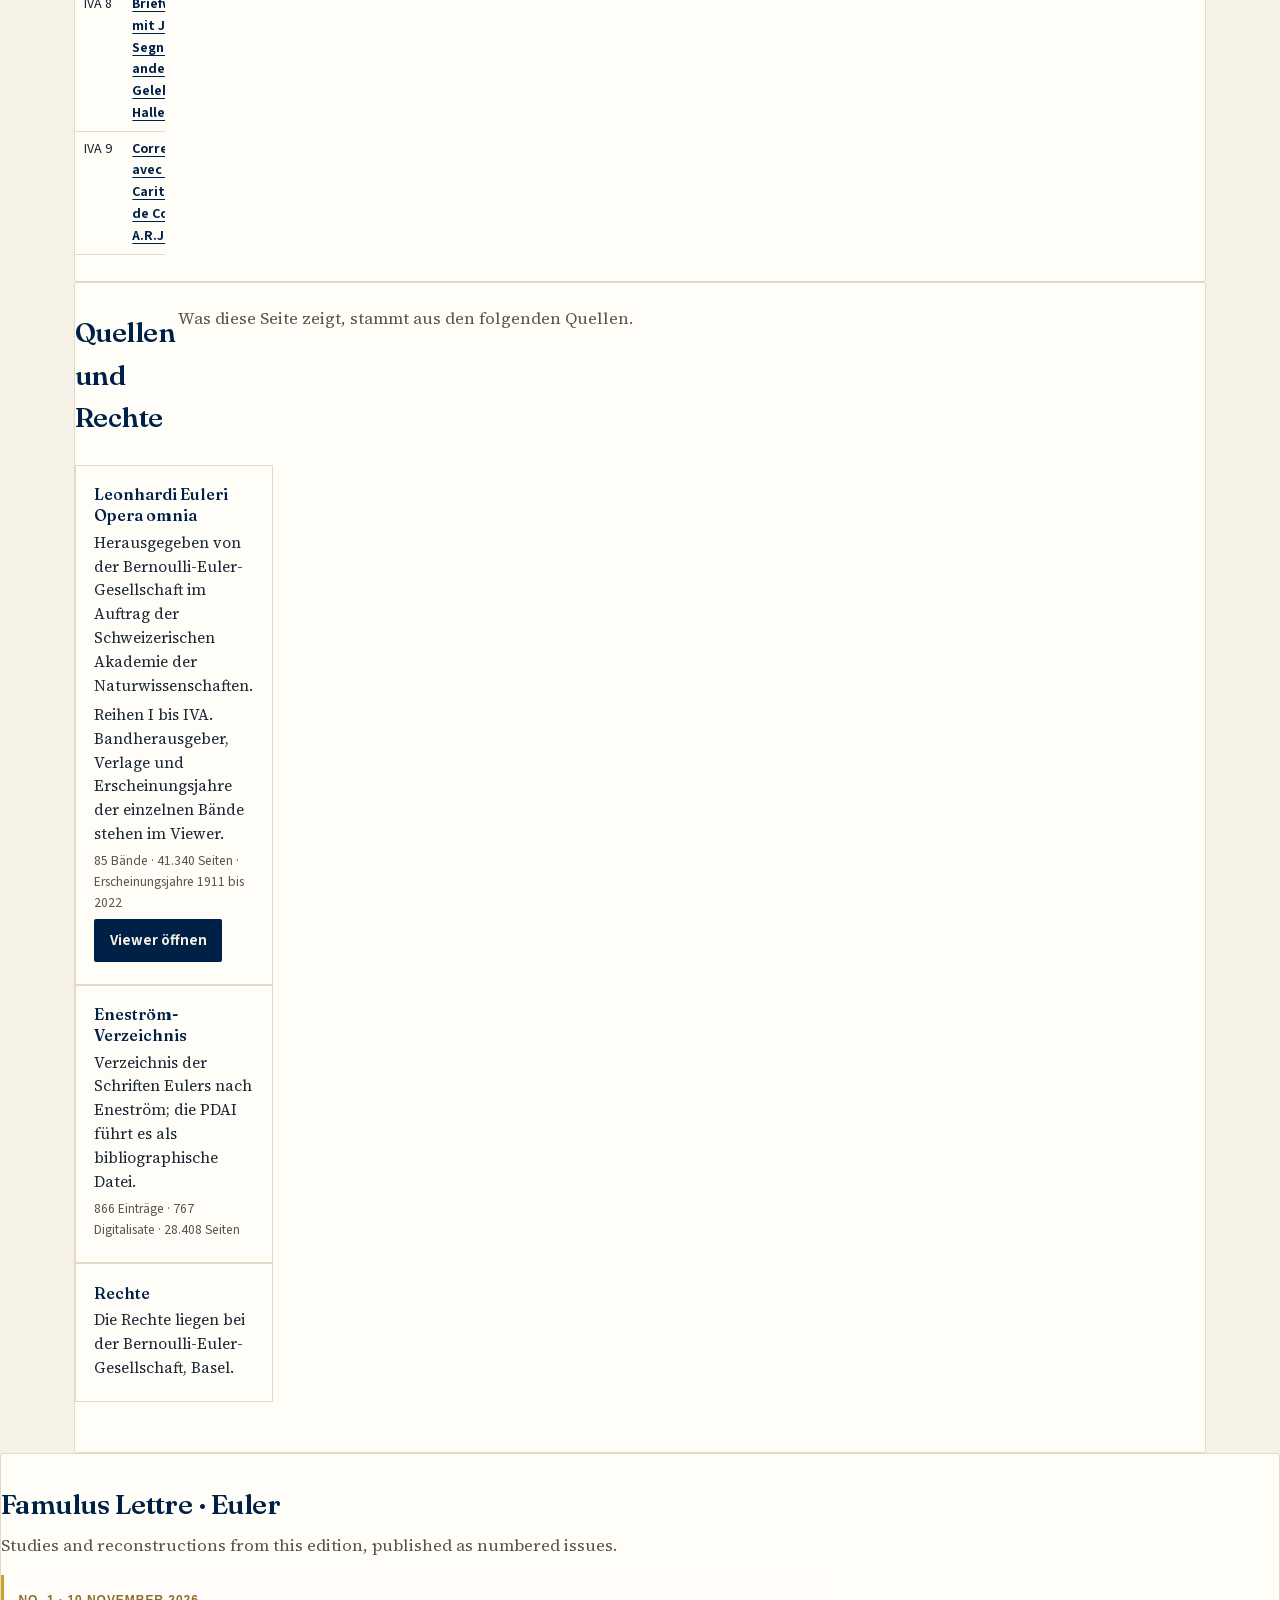
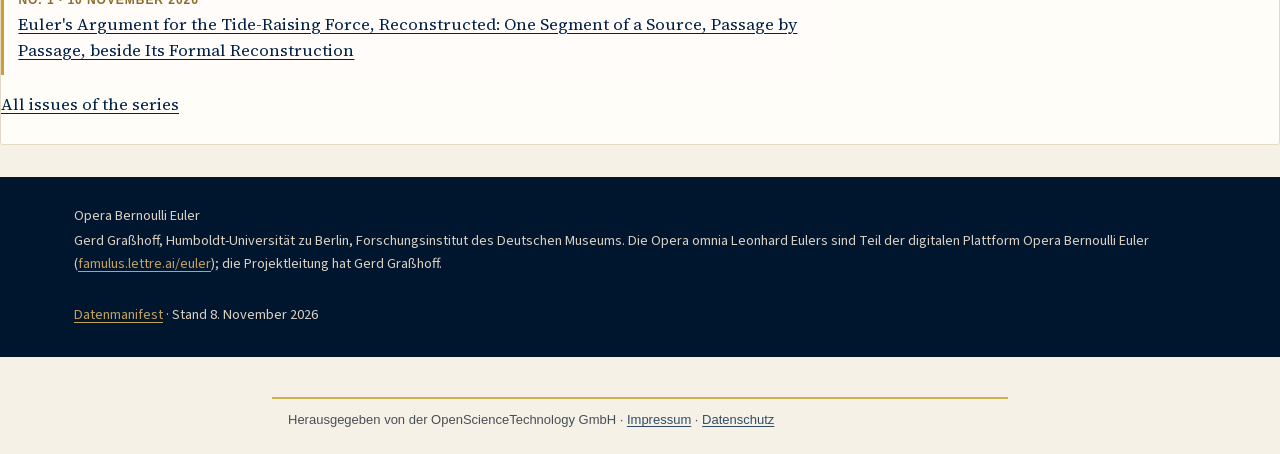
==== commit 3e63f19e: "Famulus Lettre (2026-11-10)" ====
--- a/index.html
+++ b/index.html
@@ -136,7 +136,7 @@
       </section>
     </div>
   <!-- famulus:lettre:start -->
-<section class="band" id="famulus-lettre" aria-labelledby="famulus-lettre-t" lang="en"><h2 id="famulus-lettre-t">Famulus Lettre · Euler</h2><p class="section-lead">Studies and reconstructions from this edition, published as numbered issues.</p><div class="band-body"><ul><li><a href="https://famulus.lettre.ai/euler/lettre/1/">No. 1: Euler&#x27;s Argument for the Tide-Raising Force, Reconstructed: One Segment of a Source, Passage by Passage, beside Its Formal Reconstruction</a> (10 November 2026)</li></ul><p><a class="go" href="https://famulus.lettre.ai/euler/lettre/">All issues</a></p></div></section>
+<section class="band" id="famulus-lettre" aria-labelledby="famulus-lettre-t" lang="en" style="display:block"><h2 id="famulus-lettre-t">Famulus Lettre · Euler</h2><p class="section-lead">Studies and reconstructions from this edition, published as numbered issues.</p><ul style="list-style:none;padding:0;margin:1rem 0;max-width:52rem"><li style="margin:.5rem 0;padding:.7rem .9rem;border-left:3px solid #c8a22a;background:rgba(255,253,249,.7)"><span style="font:700 12px/1.3 -apple-system,sans-serif;letter-spacing:.08em;text-transform:uppercase;color:#8c6d2a">No. 1 · 10 November 2026</span><br><a href="https://famulus.lettre.ai/euler/lettre/1/">Euler&#x27;s Argument for the Tide-Raising Force, Reconstructed: One Segment of a Source, Passage by Passage, beside Its Formal Reconstruction</a></li></ul><p><a href="https://famulus.lettre.ai/euler/lettre/">All issues of the series</a></p></section>
 <!-- famulus:lettre:end -->
 </main>
 
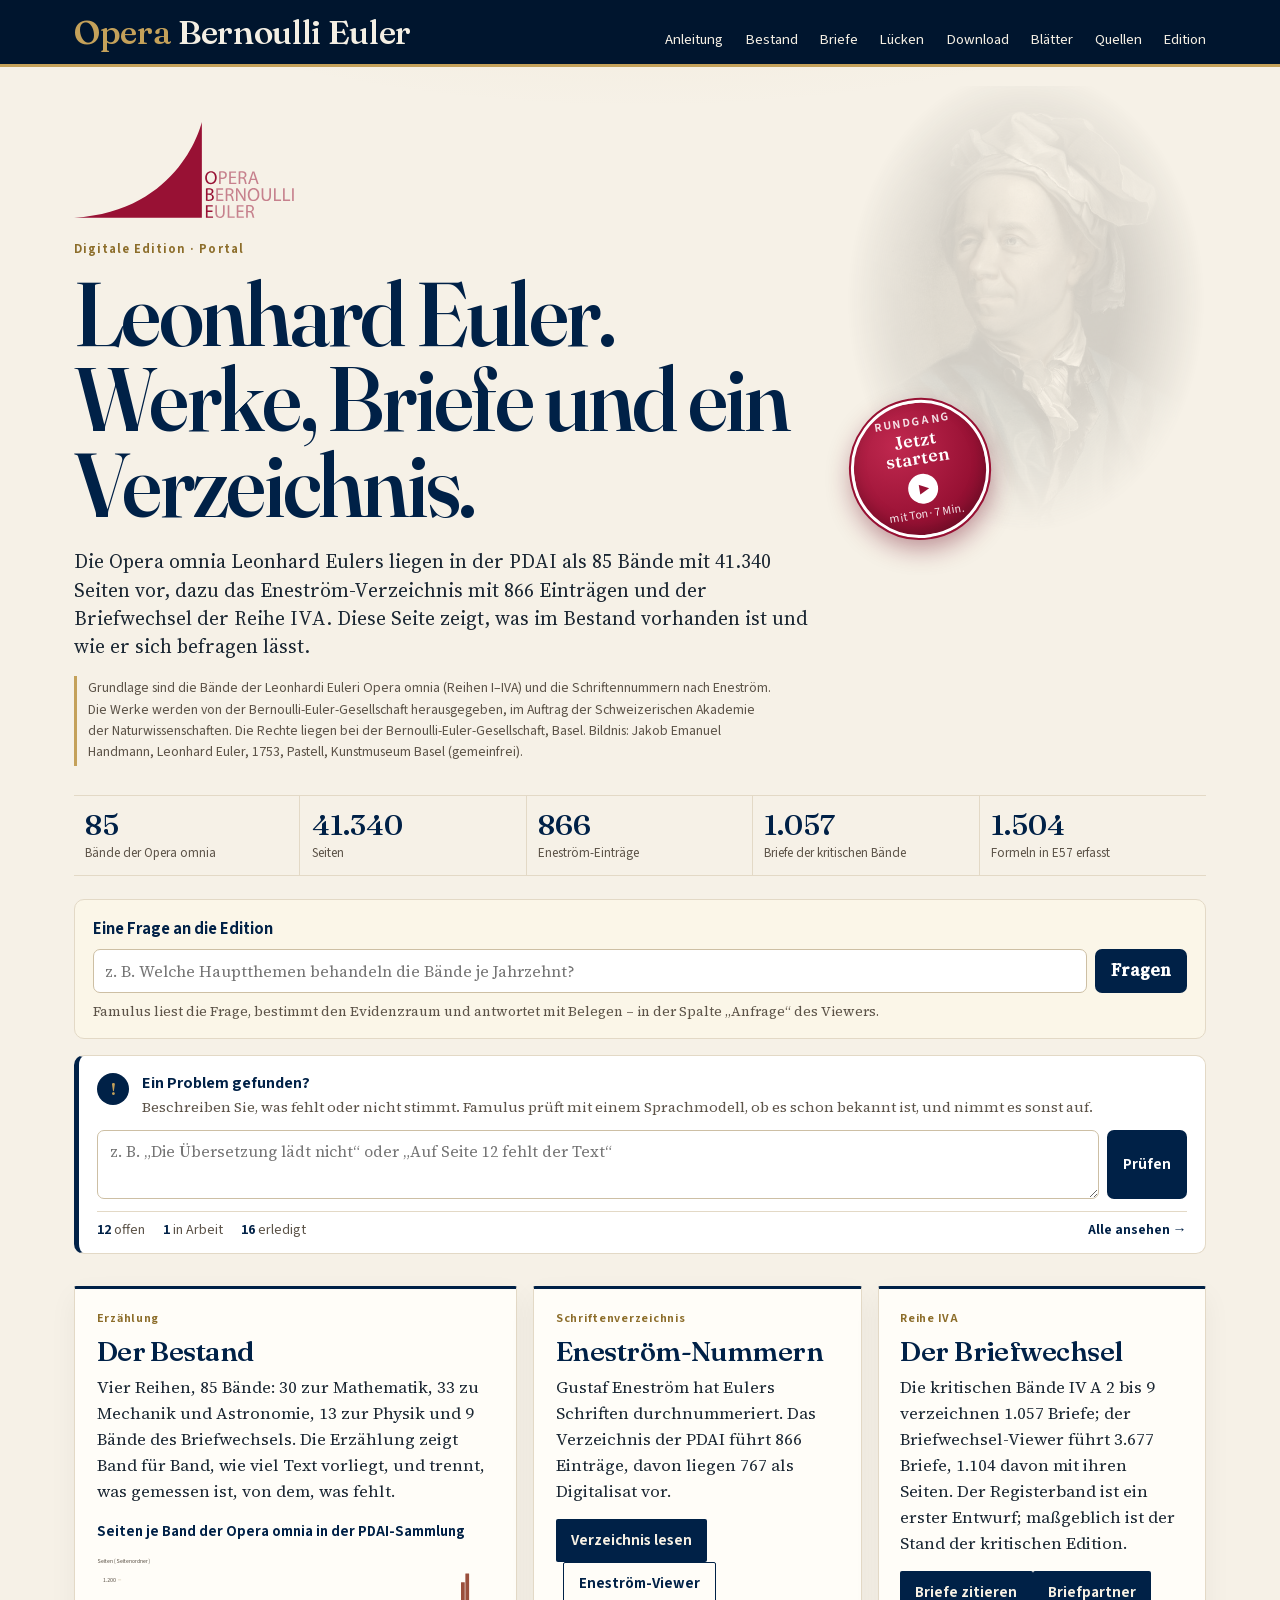
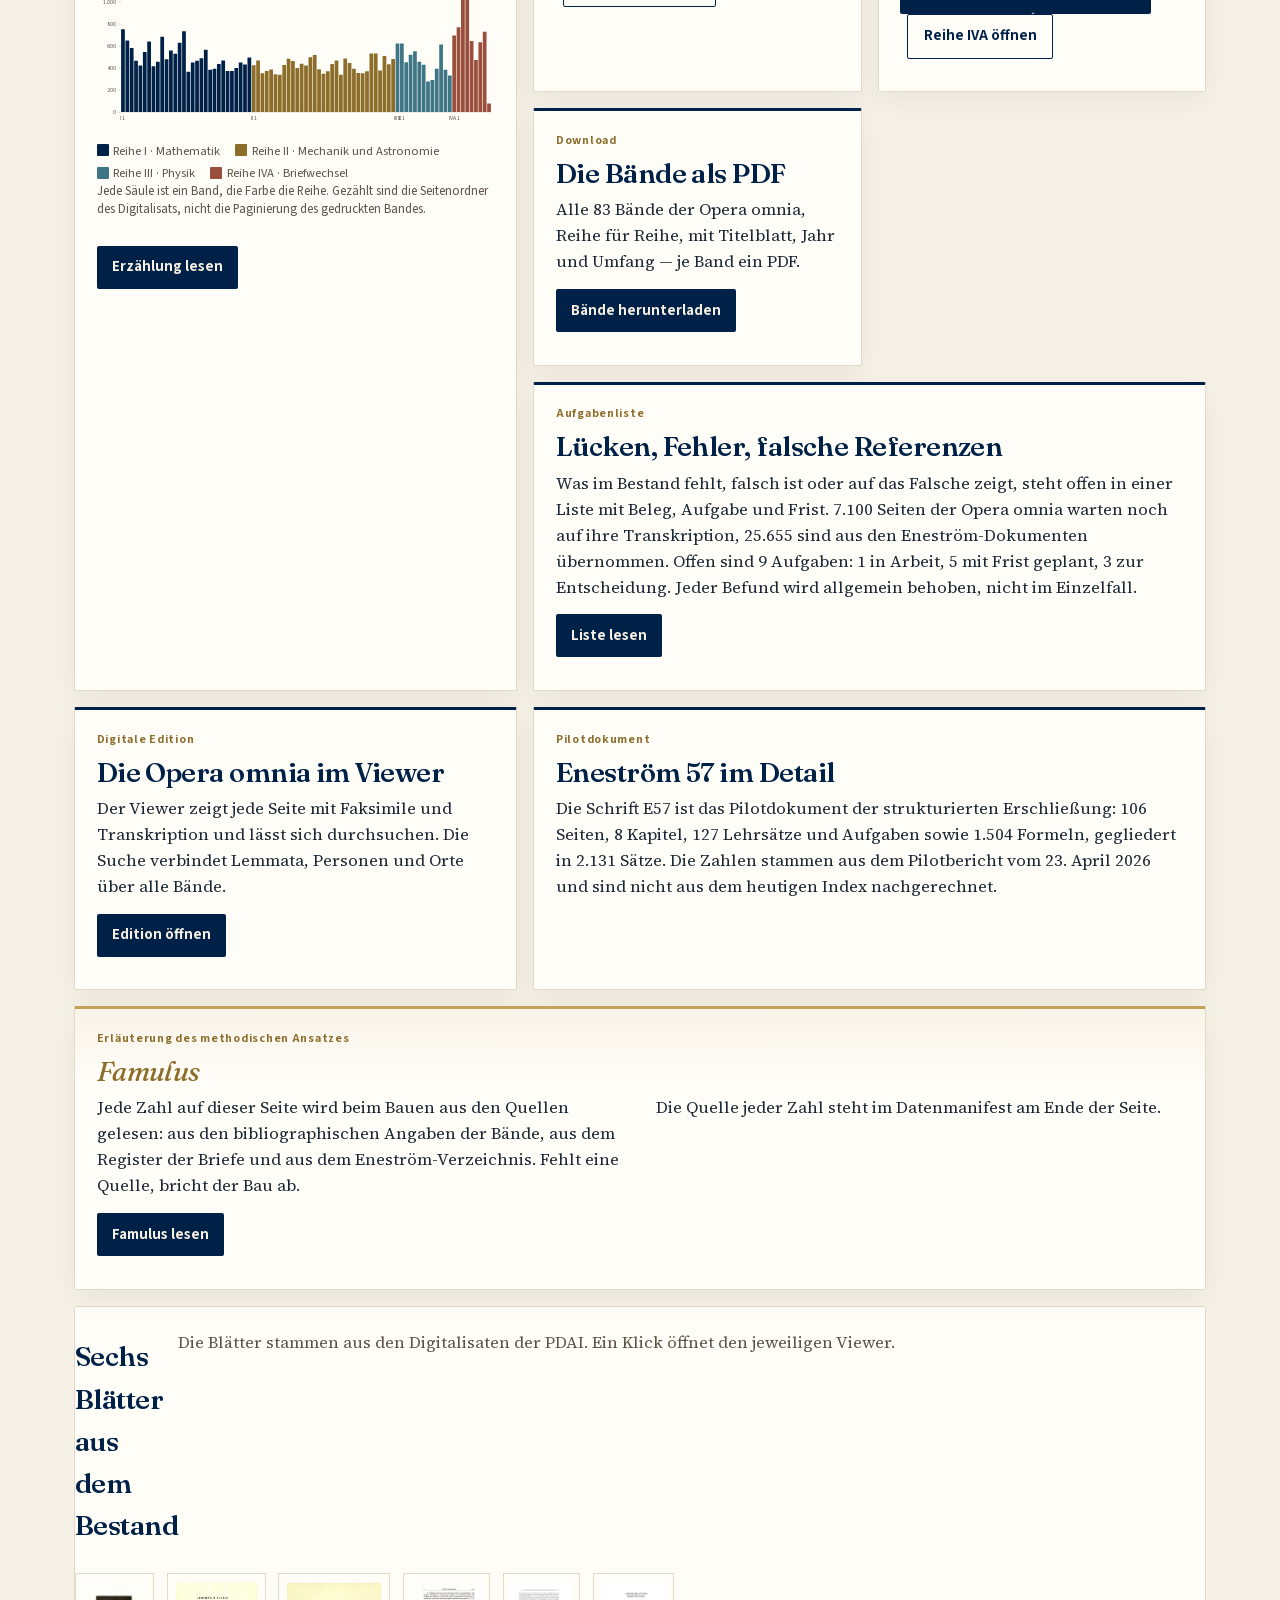
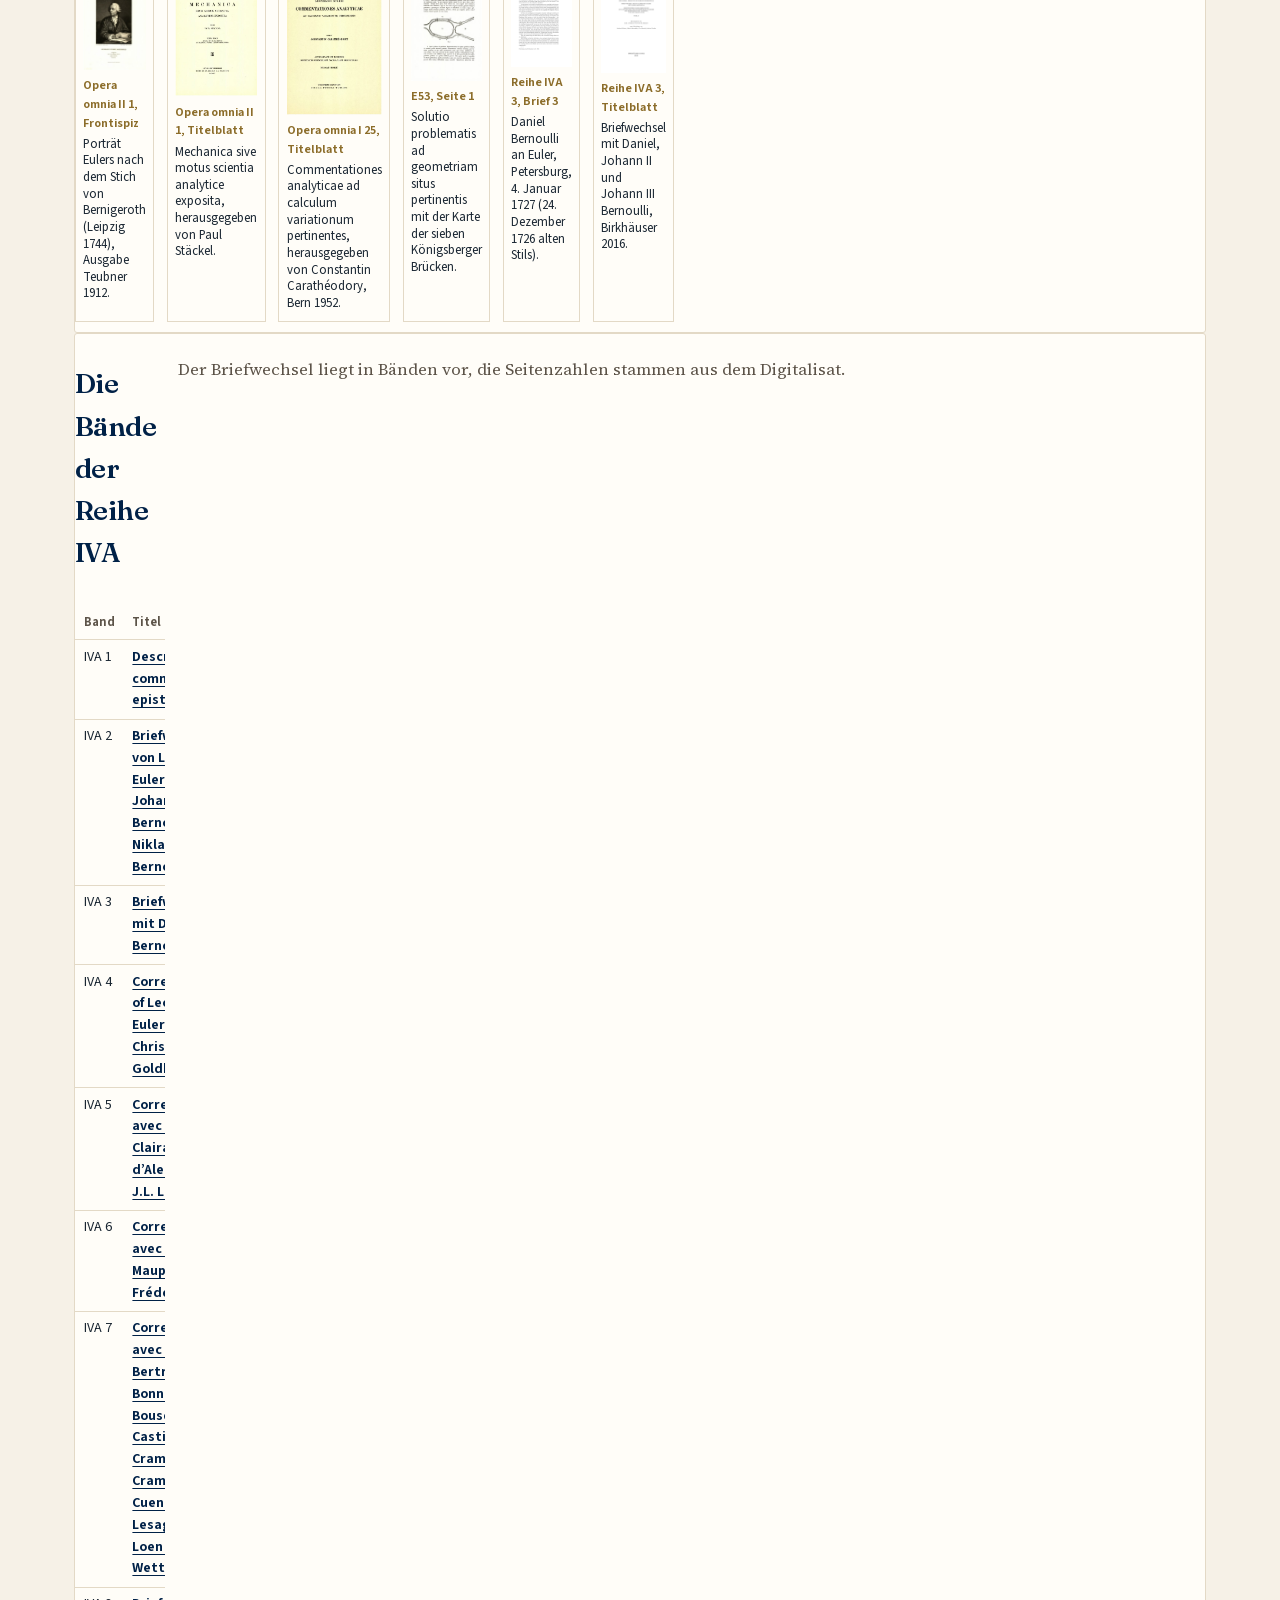
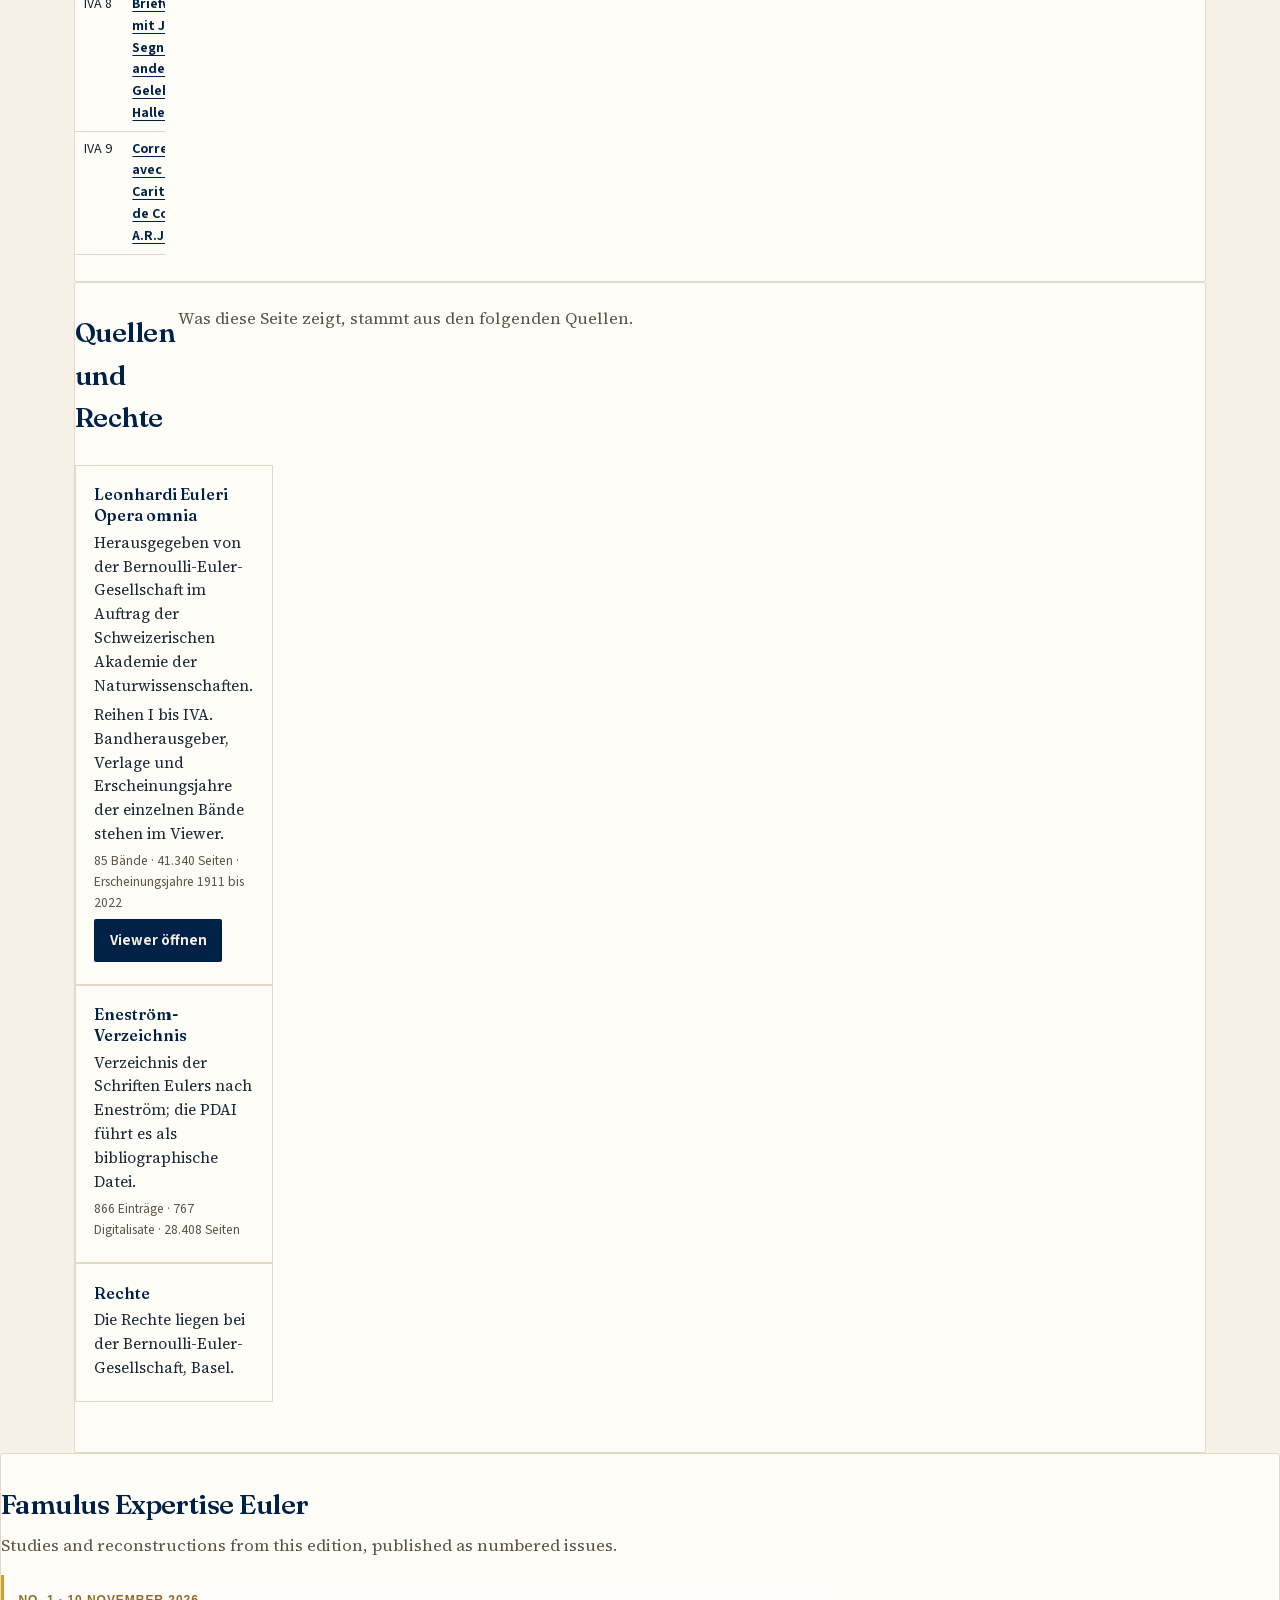
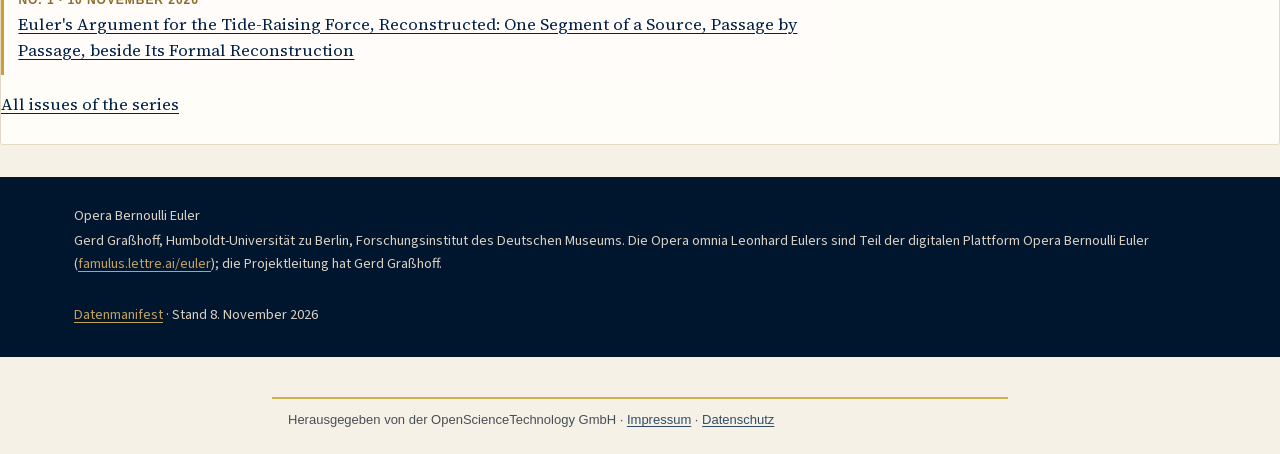
==== commit bdb442a0: "Famulus Expertise (2026-11-11)" ====
--- a/index.html
+++ b/index.html
@@ -136,7 +136,7 @@
       </section>
     </div>
   <!-- famulus:lettre:start -->
-<section class="band" id="famulus-lettre" aria-labelledby="famulus-lettre-t" lang="en" style="display:block"><h2 id="famulus-lettre-t">Famulus Lettre · Euler</h2><p class="section-lead">Studies and reconstructions from this edition, published as numbered issues.</p><ul style="list-style:none;padding:0;margin:1rem 0;max-width:52rem"><li style="margin:.5rem 0;padding:.7rem .9rem;border-left:3px solid #c8a22a;background:rgba(255,253,249,.7)"><span style="font:700 12px/1.3 -apple-system,sans-serif;letter-spacing:.08em;text-transform:uppercase;color:#8c6d2a">No. 1 · 10 November 2026</span><br><a href="https://famulus.lettre.ai/euler/lettre/1/">Euler&#x27;s Argument for the Tide-Raising Force, Reconstructed: One Segment of a Source, Passage by Passage, beside Its Formal Reconstruction</a></li></ul><p><a href="https://famulus.lettre.ai/euler/lettre/">All issues of the series</a></p></section>
+<section class="band" id="famulus-lettre" aria-labelledby="famulus-lettre-t" lang="en" style="display:block"><h2 id="famulus-lettre-t">Famulus Expertise Euler</h2><p class="section-lead">Studies and reconstructions from this edition, published as numbered issues.</p><ul style="list-style:none;padding:0;margin:1rem 0;max-width:52rem"><li style="margin:.5rem 0;padding:.7rem .9rem;border-left:3px solid #c8a22a;background:rgba(255,253,249,.7)"><span style="font:700 12px/1.3 -apple-system,sans-serif;letter-spacing:.08em;text-transform:uppercase;color:#8c6d2a">No. 1 · 10 November 2026</span><br><a href="https://famulus.lettre.ai/euler/lettre/1/">Euler&#x27;s Argument for the Tide-Raising Force, Reconstructed: One Segment of a Source, Passage by Passage, beside Its Formal Reconstruction</a></li></ul><p><a href="https://famulus.lettre.ai/euler/lettre/">All issues of the series</a></p></section>
 <!-- famulus:lettre:end -->
 </main>
 
